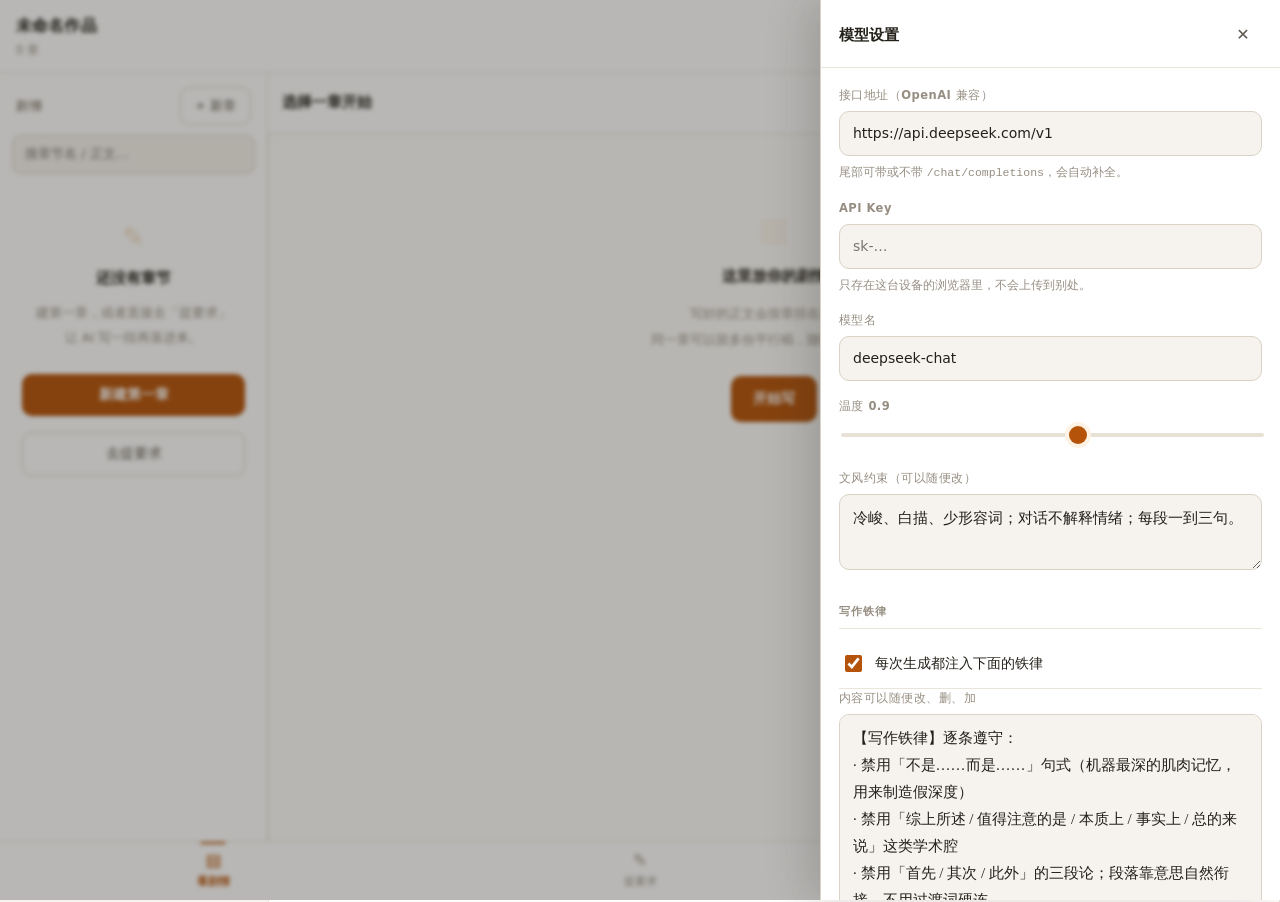
==== index.html @ 6cf943ec "feat: 临文录 v1.0 —— 三模块前端创作台 看剧情 / 提要求 / 世界线与设定。 纯前端零依赖单文件，数据存本地，可离线使用。" ====
<!-- 临文录 · 由 build.js 生成，请勿直接编辑；改 src/ 后重新构建 · build 2026-10-16 02:29 -->
<!DOCTYPE html>
<html lang="zh-CN">
<head>
<meta charset="UTF-8">
<meta name="viewport" content="width=device-width, initial-scale=1, viewport-fit=cover">
<meta name="theme-color" content="#f6f3ee">
<meta name="description" content="临文录 · 一个纯前端的极简小说创作台：看剧情、提要求、管设定。">
<title>临文录</title>
<link rel="icon" href="data:image/svg+xml,%3Csvg xmlns='http://www.w3.org/2000/svg' viewBox='0 0 32 32'%3E%3Crect width='32' height='32' rx='7' fill='%23f6f3ee'/%3E%3Ctext x='16' y='23' font-size='20' text-anchor='middle' fill='%23b45309' font-family='Songti SC,serif'%3E%E6%96%87%3C/text%3E%3C/svg%3E">
<style>
/* ════════════════════════════════════════════
   临文录 · 样式
   设计取向：印刷品，不是"夜间模式"
     · 底色用暖白（#f6f3ee）而不是纯白，久看不刺眼
     · 正文区单独提到纯白，读的时候像一页纸浮在桌面上
     · 强调色只有一个：赭石橙，只用在"当前"与"主要动作"上
     · 正文按中文出版物排版：首行缩进两字、行高 1.95、段距 1.15em
   移动优先 · 零依赖
   ════════════════════════════════════════════ */

:root {
  /* ── 表面：三级，越靠内容越白 ── */
  --bg:        #f6f3ee;
  --surface:   #ffffff;
  --surface-2: #f0ece4;
  --surface-3: #e7e1d6;
  --paper:     #fffefc;   /* 正文纸面 */

  /* ── 线条 ── */
  --line:      #eae5db;
  --line-2:    #d9d2c5;

  /* ── 文字：墨三阶 ── */
  --ink:       #232019;
  --ink-2:     #5e574d;
  --ink-3:     #968e82;

  /* ── 强调：赭石（唯一的彩色）── */
  --accent:      #b45309;
  --accent-2:    #8f4107;
  --accent-soft: #fdf2e4;
  --accent-line: #f0d9b8;
  --on-accent:   #ffffff;

  /* ── 语义色 ── */
  --red:        #b42318;
  --red-soft:   #fdf3f2;
  --green:      #17793c;
  --green-soft: #f1faf4;

  /* ── 阴影：极克制 ── */
  --sh-1: 0 1px 2px rgba(35,32,25,.05);
  --sh-2: 0 2px 8px rgba(35,32,25,.07);
  --sh-3: 0 10px 30px rgba(35,32,25,.16);

  --r:    10px;
  --r-2:  14px;
  --r-pill: 999px;
  --tap:  44px;

  --ui: -apple-system, BlinkMacSystemFont, "PingFang SC", "Microsoft YaHei",
        "Source Han Sans SC", "Noto Sans CJK SC", system-ui, sans-serif;
  --serif: "Songti SC", "Source Han Serif SC", "Noto Serif CJK SC",
           "Georgia", "SimSun", serif;
  --mono: ui-monospace, "SFMono-Regular", "Cascadia Mono", Consolas, monospace;

  --safe-b: env(safe-area-inset-bottom, 0px);
  --safe-t: env(safe-area-inset-top, 0px);

  --ease: cubic-bezier(.22, .8, .3, 1);
}

/* 深色留作可选项，不再默认启用 */
body.theme-dark {
  --bg:        #17150f;
  --surface:   #1f1c16;
  --surface-2: #262219;
  --surface-3: #302b20;
  --paper:     #1d1a14;
  --line:      #2e2a20;
  --line-2:    #3d3729;
  --ink:       #ece7dd;
  --ink-2:     #a9a196;
  --ink-3:     #746c60;
  --accent:      #e0a458;
  --accent-2:    #f0bd7c;
  --accent-soft: #332614;
  --accent-line: #4d3a1d;
  --on-accent:   #201a0d;
  --red:        #e8776a;
  --red-soft:   #3a2420;
  --green:      #7fbf8f;
  --green-soft: #1e2e22;
  --sh-1: 0 1px 2px rgba(0,0,0,.3);
  --sh-2: 0 2px 8px rgba(0,0,0,.36);
  --sh-3: 0 10px 30px rgba(0,0,0,.55);
}

* { box-sizing: border-box; -webkit-tap-highlight-color: transparent; }

html, body { margin: 0; padding: 0; height: 100%; overscroll-behavior-y: none; }

body {
  background: var(--bg);
  color: var(--ink);
  font-family: var(--ui);
  font-size: 15px;
  line-height: 1.6;
  display: flex; flex-direction: column;
  height: 100vh;          /* 老浏览器兜底 */
  height: 100dvh;         /* 移动端地址栏收缩时不跳 */
  -webkit-font-smoothing: antialiased;
  text-rendering: optimizeLegibility;
}

/* 移动端：所有可点元素都不许有 300ms 延迟，也不许双击缩放 */
button, a, [role="button"], input, select, textarea, label {
  touch-action: manipulation;
}
/* 触摸反馈：手机上必须有"按下去"的感觉 */
.mini-btn:active, .icon-btn:active, .chip-btn:active, .navrow:active,
.chapter-item:active, .card:active, .seg__btn:active, .navchap:active,
.tab:active, .btn:active, .pickrow:active {
  transform: scale(.985);
  transition-duration: .06s;
}

button, input, textarea, select {
  font: inherit; color: inherit; background: none; border: none; outline: none;
}
button { cursor: pointer; }
[hidden] { display: none !important; }

::-webkit-scrollbar { width: 10px; height: 10px; }
::-webkit-scrollbar-thumb { background: var(--line-2); border-radius: 6px; border: 3px solid transparent; background-clip: content-box; }
::-webkit-scrollbar-thumb:hover { background: var(--ink-3); background-clip: content-box; }
::-webkit-scrollbar-track { background: transparent; }

/* ─────────── 顶栏 ─────────── */
.topbar {
  flex: 0 0 auto;
  display: flex; align-items: center; gap: 8px;
  padding: calc(var(--safe-t) + 11px) 16px 11px;
  background: var(--surface);
  border-bottom: 1px solid var(--line);
  position: relative; z-index: 20;
}
.topbar__title {
  flex: 1; min-width: 0;
  display: flex; flex-direction: column; align-items: flex-start;
  gap: 2px; padding: 2px 0; text-align: left;
}
.topbar__name {
  font-size: 16px; font-weight: 650; letter-spacing: .01em;
  color: var(--ink);
  overflow: hidden; text-overflow: ellipsis; white-space: nowrap; max-width: 100%;
}
.topbar__meta { font-size: 11.5px; color: var(--ink-3); }
.topbar__actions { display: flex; gap: 2px; }

.icon-btn {
  width: 38px; height: 38px; border-radius: var(--r);
  display: grid; place-items: center;
  color: var(--ink-2); font-size: 16px;
  transition: background .15s var(--ease), color .15s var(--ease);
}
.icon-btn:hover, .icon-btn:active { background: var(--surface-2); color: var(--ink); }
.icon-btn--key { color: var(--accent); }
.icon-btn--key:hover { background: var(--accent-soft); }

.mini-btn {
  display: inline-flex; align-items: center; justify-content: center;
  min-height: 38px; padding: 8px 14px; border-radius: var(--r);
  background: var(--surface); color: var(--ink-2);
  font-size: 13px; white-space: nowrap; line-height: 1.2;
  border: 1px solid var(--line-2);
  transition: all .15s var(--ease);
}
.mini-btn:hover, .mini-btn:active { background: var(--surface-2); color: var(--ink); border-color: var(--ink-3); }
.mini-btn.is-on {
  background: var(--accent-soft); color: var(--accent-2);
  border-color: var(--accent-line); font-weight: 550;
}
.mini-btn--danger { color: var(--red); border-color: var(--line-2); }
.mini-btn--danger:hover { background: var(--red-soft); border-color: var(--red); color: var(--red); }

/* ─────────── 舞台 ─────────── */
.stage { flex: 1 1 auto; min-height: 0; position: relative; }
.view {
  position: absolute; inset: 0;
  display: flex; flex-direction: column;
  animation: fade .16s var(--ease);
}
@keyframes fade { from { opacity: 0; transform: translateY(3px); } to { opacity: 1; transform: none; } }

/* ─────────── 模块一：看剧情 ─────────── */
.view--read { flex-direction: row; }

.pane--list {
  flex: 0 0 268px; min-width: 0;
  display: flex; flex-direction: column;
  border-right: 1px solid var(--line);
  background: var(--surface);
}
.pane__head {
  display: flex; align-items: center; justify-content: space-between;
  padding: 14px 16px 10px;
}
.pane__title {
  margin: 0; font-size: 11.5px; font-weight: 650;
  color: var(--ink-3); letter-spacing: .14em; text-transform: uppercase;
}

.chapter-list { flex: 1; overflow-y: auto; padding: 4px 8px 24px; }
.chapter-item {
  display: block; width: 100%; text-align: left;
  padding: 10px 11px; border-radius: var(--r);
  color: var(--ink-2); font-size: 13.5px;
  transition: background .14s var(--ease), color .14s var(--ease);
}
.chapter-item:hover { background: var(--surface-2); color: var(--ink); }
.chapter-item.is-on {
  background: var(--accent-soft); color: var(--accent-2); font-weight: 550;
  box-shadow: inset 3px 0 0 var(--accent);
}
.chapter-item__no { font-family: var(--mono); font-size: 11px; opacity: .55; margin-right: 7px; }
.chapter-item__tag {
  float: right; font-size: 10px; padding: 2px 7px; border-radius: var(--r-pill);
  background: var(--surface-2); color: var(--ink-3); font-family: var(--mono);
}
.chapter-item__tag--has { background: var(--green-soft); color: var(--green); }

.pane--body { flex: 1; min-width: 0; display: flex; flex-direction: column; background: var(--bg); }
.reader__head {
  display: flex; align-items: center; gap: 10px;
  padding: 11px 14px; border-bottom: 1px solid var(--line);
  background: var(--surface);
}
.reader__back { display: none; }
.reader__title {
  flex: 1; min-width: 0; font-size: 14.5px; font-weight: 650;
  overflow: hidden; text-overflow: ellipsis; white-space: nowrap;
}
.reader__tools { display: flex; gap: 6px; }

/* 正文：一页纸 */
.reader {
  flex: 1; overflow-y: auto;
  padding: 30px clamp(20px, 6vw, 64px) 140px;
  margin: 0;
  background: var(--paper);
  font-family: var(--serif);
  font-size: 17px; line-height: 1.95;
  color: var(--ink);
  scroll-behavior: smooth;
  max-width: 860px; width: 100%; align-self: center;
  border-left: 1px solid var(--line);
  border-right: 1px solid var(--line);
  min-height: 100%;
}
.reader p {
  margin: 0 0 1.15em;
  text-indent: 2em;          /* 中文出版物惯例：首行缩进两字 */
  letter-spacing: .01em;
}
.reader h2 {
  font-family: var(--ui); font-size: 13px; font-weight: 650;
  color: var(--ink-3); letter-spacing: .12em;
  text-indent: 0;
  margin: 2.4em 0 1em; padding-bottom: .5em;
  border-bottom: 1px solid var(--line);
}
.reader h2:first-child { margin-top: 0; }
.reader mark.sel-hl { background: var(--accent-soft); color: var(--accent-2); border-radius: 3px; }
.reader__caret::after {
  content: '▍'; color: var(--accent); animation: blink 1s steps(2) infinite;
  font-family: var(--ui); font-size: .8em; margin-left: 1px;
}
@keyframes blink { 50% { opacity: 0; } }

.empty {
  text-align: center; color: var(--ink-3); font-family: var(--ui);
  font-size: 14px; line-height: 2; padding: 60px 20px;
  text-indent: 0;
}

/* 空状态：图标 + 标题 + 说明 + 动作 */
.blank {
  display: flex; flex-direction: column; align-items: center;
  gap: 10px; padding: 56px 26px 44px; text-align: center;
  animation: fade .22s var(--ease);
}
.blank__icon { font-size: 26px; line-height: 1; margin-bottom: 6px; color: var(--accent-line); }
.blank__title { font-size: 15px; color: var(--ink); font-weight: 600; }
.blank__desc { font-size: 13px; color: var(--ink-3); line-height: 1.95; max-width: 26em; }
.blank__desc b { color: var(--ink-2); font-weight: 550; }
.blank__acts { display: flex; gap: 8px; margin-top: 14px; flex-wrap: wrap; justify-content: center; }
.blank__acts .btn { width: auto; padding: 10px 22px; font-size: 13.5px; margin: 0; }

/* 选中工具条：按钮多了就换行，不横滑（横滑等于有按钮永远看不见） */
.selbar {
  position: absolute; left: 50%; transform: translateX(-50%);
  bottom: 16px; z-index: 15;
  display: flex; align-items: center; gap: 6px; flex-wrap: wrap;
  justify-content: center;
  padding: 8px 10px; border-radius: var(--r-2);
  background: var(--surface);
  border: 1px solid var(--line-2);
  box-shadow: var(--sh-3);
  max-width: calc(100% - 20px);
}
.selbar__label { font-size: 11.5px; color: var(--ink-3); white-space: nowrap; padding: 0 4px; }

/* ─────────── 模块二：提要求 ─────────── */
.chat__head {
  display: flex; align-items: center; justify-content: space-between;
  gap: 8px; padding: 11px 16px; border-bottom: 1px solid var(--line);
  background: var(--surface); flex-wrap: wrap;
}
.chat__target { display: flex; align-items: center; gap: 9px; min-width: 0; }
.chat__targetLabel { font-size: 11px; color: var(--ink-3); letter-spacing: .08em; }
.chip {
  padding: 6px 13px; border-radius: var(--r-pill);
  background: var(--surface-2); border: 1px solid var(--line);
  font-size: 12.5px; color: var(--ink-2);
  max-width: 46vw; overflow: hidden; text-overflow: ellipsis; white-space: nowrap;
  transition: all .15s var(--ease);
}
.chip:hover { border-color: var(--accent-line); color: var(--accent-2); background: var(--accent-soft); }
.chat__headActs { display: flex; gap: 6px; }

.chat__flow {
  flex: 1; overflow-y: auto;
  padding: 22px 16px 10px;
  display: flex; flex-direction: column; gap: 16px;
  max-width: 800px; width: 100%; margin: 0 auto;
}
.msg { display: flex; flex-direction: column; gap: 7px; max-width: 100%; }
.msg--me { align-items: flex-end; }
.msg__who { font-size: 10.5px; color: var(--ink-3); letter-spacing: .08em; padding: 0 4px; }
.msg__body {
  padding: 12px 15px; border-radius: var(--r-2);
  font-size: 15px; line-height: 1.8;
  white-space: pre-wrap; word-break: break-word;
  max-width: 100%;
}
.msg--me .msg__body {
  background: var(--accent-soft); border: 1px solid var(--accent-line);
  color: var(--ink); border-bottom-right-radius: 4px;
}
.msg--ai .msg__body {
  background: var(--surface); border: 1px solid var(--line);
  border-bottom-left-radius: 4px;
  font-family: var(--serif); font-size: 16px; line-height: 1.9; color: var(--ink);
  box-shadow: var(--sh-1);
}
.msg--note .msg__body {
  background: none; border: 1px dashed var(--line-2);
  color: var(--ink-3); font-size: 12.5px; font-family: var(--ui);
}
.msg__acts { display: flex; gap: 6px; flex-wrap: wrap; padding: 0 2px; }

.chat__composer {
  flex: 0 0 auto;
  padding: 10px 16px calc(10px + var(--safe-b));
  border-top: 1px solid var(--line);
  background: var(--surface);
}
.composer {
  display: flex; align-items: flex-end; gap: 8px;
  background: var(--bg); border: 1px solid var(--line-2);
  border-radius: var(--r-2); padding: 6px 6px 6px 13px;
  max-width: 800px; margin: 0 auto;
  transition: border-color .15s var(--ease), box-shadow .15s var(--ease);
}
.composer:focus-within { border-color: var(--accent-line); box-shadow: 0 0 0 3px var(--accent-soft); }
.composer textarea {
  flex: 1; min-width: 0; resize: none; max-height: 34vh;
  padding: 8px 0; font-size: 15px; line-height: 1.6;
  background: none;
}
.composer textarea::placeholder { color: var(--ink-3); }
.send-btn {
  flex: 0 0 auto; width: 40px; height: 40px; border-radius: 12px;
  background: var(--accent); color: var(--on-accent);
  font-size: 17px; display: grid; place-items: center;
  transition: background .15s var(--ease), transform .1s var(--ease);
  box-shadow: var(--sh-1);
}
.send-btn:hover { background: var(--accent-2); }
.send-btn:active { transform: scale(.95); }
.send-btn:disabled { opacity: .4; cursor: default; }
.send-btn--stop {
  background: var(--surface-2); color: var(--ink-2);
  font-size: 13px; border: 1px solid var(--line-2); box-shadow: none;
}
.send-btn--stop:hover { background: var(--red-soft); color: var(--red); border-color: var(--red); }
.composer__bar {
  display: flex; gap: 6px; padding-top: 9px; flex-wrap: wrap;
  max-width: 800px; margin: 0 auto;
}
.chat__hint { font-size: 11.5px; color: var(--ink-3); padding: 0 2px 7px; max-width: 800px; margin: 0 auto; line-height: 1.7; }
.chat__hint b { color: var(--accent-2); font-weight: 550; }

.typing { display: inline-flex; gap: 4px; align-items: center; }
.typing i { width: 5px; height: 5px; border-radius: 50%; background: var(--accent); animation: bounce 1.2s infinite; }
.typing i:nth-child(2) { animation-delay: .15s; }
.typing i:nth-child(3) { animation-delay: .3s; }
@keyframes bounce { 0%,60%,100% { transform: none; opacity: .35; } 30% { transform: translateY(-4px); opacity: 1; } }

/* 跳到最新 */
.jumpdown {
  position: absolute; left: 50%; transform: translateX(-50%);
  bottom: calc(136px + var(--safe-b)); z-index: 12;
  padding: 7px 16px; border-radius: var(--r-pill);
  background: var(--surface); border: 1px solid var(--line-2);
  color: var(--accent-2); font-size: 12.5px; font-weight: 550;
  box-shadow: var(--sh-2);
}

/* ─────────── 模块三：世界线与设定 ─────────── */
.seg {
  display: flex; gap: 4px; padding: 14px 16px 10px;
  max-width: 800px; width: 100%; margin: 0 auto;
}
.seg__btn {
  padding: 8px 18px; border-radius: var(--r-pill);
  font-size: 13px; color: var(--ink-3);
  background: transparent; border: 1px solid transparent;
  transition: all .15s var(--ease);
}
.seg__btn:hover { color: var(--ink-2); background: var(--surface-2); }
.seg__btn.is-on {
  background: var(--surface); color: var(--ink);
  border-color: var(--line-2); font-weight: 600; box-shadow: var(--sh-1);
}

.world__tools {
  display: flex; gap: 8px; align-items: center;
  padding: 0 16px 10px; max-width: 800px; width: 100%; margin: 0 auto;
}
.world__tools .input { flex: 1; }

.world__body {
  flex: 1; overflow-y: auto;
  padding: 6px 16px 100px;
  max-width: 800px; width: 100%; margin: 0 auto;
}

.card {
  position: relative;
  padding: 14px 16px; margin-bottom: 10px;
  border-radius: var(--r-2);
  background: var(--surface); border: 1px solid var(--line);
  box-shadow: var(--sh-1);
  transition: border-color .15s var(--ease), box-shadow .15s var(--ease);
}
.card:hover { border-color: var(--line-2); box-shadow: var(--sh-2); }
.card__top { display: flex; align-items: baseline; gap: 9px; margin-bottom: 6px; }
.card__name { font-size: 14.5px; font-weight: 620; flex: 1; min-width: 0; }
.card__kind {
  font-size: 10.5px; padding: 3px 9px; border-radius: var(--r-pill);
  background: var(--surface-2); color: var(--ink-2); white-space: nowrap;
  font-weight: 550;
}
.card__kind[data-k="人物"] { background: #eef2fa; color: #35548f; }
.card__kind[data-k="地点"] { background: #eef6f0; color: #2c6b45; }
.card__kind[data-k="规则"] { background: #fdf1ec; color: #9a4b2c; }
.card__kind[data-k="物件"] { background: #f3eff9; color: #6247a0; }
.card__desc { font-size: 13.5px; color: var(--ink-2); line-height: 1.75; white-space: pre-wrap; }
.card__meta { display: flex; gap: 9px; align-items: center; margin-top: 9px; font-size: 11px; color: var(--ink-3); }
.card__acts { margin-left: auto; display: flex; gap: 5px; opacity: 0; transition: opacity .15s var(--ease); }
.card:hover .card__acts, .card:active .card__acts { opacity: 1; }

.line-item { position: relative; padding: 0 0 18px 24px; }
.line-item::before {
  content: ''; position: absolute; left: 5px; top: 6px;
  width: 8px; height: 8px; border-radius: 50%;
  background: var(--accent); box-shadow: 0 0 0 3px var(--accent-soft);
}
.line-item::after {
  content: ''; position: absolute; left: 8.5px; top: 20px; bottom: 0;
  width: 1px; background: var(--line-2);
}
.line-item:last-child::after { display: none; }
.line-item.is-closed::before { background: var(--ink-3); box-shadow: none; }
.line-item__hd { display: flex; align-items: baseline; gap: 9px; }
.line-item__name { font-size: 14px; font-weight: 620; }
.line-item__at { font-size: 11px; color: var(--accent); font-family: var(--mono); }
.line-item__desc { font-size: 13.5px; color: var(--ink-2); margin-top: 5px; line-height: 1.75; white-space: pre-wrap; }
.line-item.is-closed .line-item__name { color: var(--ink-3); text-decoration: line-through; text-decoration-color: var(--line-2); }

.fab {
  position: absolute; right: 20px; bottom: calc(82px + var(--safe-b));
  width: 52px; height: 52px; border-radius: 17px;
  background: var(--accent); color: var(--on-accent);
  font-size: 24px; line-height: 1;
  display: grid; place-items: center;
  box-shadow: var(--sh-3);
  transition: background .15s var(--ease), transform .12s var(--ease);
  z-index: 12;
}
.fab:hover { background: var(--accent-2); }
.fab:active { transform: scale(.94); }

/* ─────────── 底部导航 ─────────── */
.tabbar {
  flex: 0 0 auto;
  display: flex;
  padding-bottom: var(--safe-b);
  background: var(--surface);
  border-top: 1px solid var(--line);
  z-index: 20;
}
.tab {
  flex: 1; display: flex; flex-direction: column; align-items: center; gap: 4px;
  padding: 10px 0 9px;
  color: var(--ink-3); font-size: 11px;
  transition: color .15s var(--ease);
  position: relative;
}
.tab i { font-size: 17px; font-style: normal; line-height: 1; }
.tab.is-on { color: var(--accent); font-weight: 600; }
.tab.is-on::before {
  content: ''; position: absolute; top: 0; left: 50%; transform: translateX(-50%);
  width: 26px; height: 2px; border-radius: 0 0 2px 2px; background: var(--accent);
}

/* ─────────── 抽屉 ─────────── */
.sheet { position: fixed; inset: 0; z-index: 60; }
.sheet__mask { position: absolute; inset: 0; background: rgba(35,32,25,.32); backdrop-filter: blur(2px); animation: fade .16s var(--ease); }
.sheet__panel {
  position: absolute; right: 0; top: 0; bottom: 0;
  width: min(460px, 100%);
  background: var(--surface); border-left: 1px solid var(--line-2);
  display: flex; flex-direction: column;
  animation: slide .22s var(--ease);
  box-shadow: -12px 0 40px rgba(35,32,25,.18);
}
@keyframes slide { from { transform: translateX(20px); opacity: .5; } to { transform: none; opacity: 1; } }
.sheet__head {
  display: flex; align-items: center; justify-content: space-between;
  padding: calc(var(--safe-t) + 16px) 18px 13px;
  border-bottom: 1px solid var(--line);
}
.sheet__head h3 { margin: 0; font-size: 15px; font-weight: 650; }
.sheet__body {
  flex: 1 1 auto; min-height: 0;      /* min-height:0 是 flex 子项能滚的前提 */
  overflow-y: auto;
  padding: 18px 18px calc(24px + var(--safe-b));
}

.field { margin-bottom: 16px; }
.field__label { display: block; font-size: 11.5px; color: var(--ink-3); margin-bottom: 7px; letter-spacing: .04em; font-weight: 550; }
.field__hint { font-size: 11.5px; color: var(--ink-3); margin-top: 6px; line-height: 1.75; }
.input, .textarea, .select {
  width: 100%; padding: 10px 13px; border-radius: var(--r);
  background: var(--bg); border: 1px solid var(--line-2);
  font-size: 14px; font-family: var(--ui);
  transition: border-color .15s var(--ease), box-shadow .15s var(--ease);
}
.textarea { font-family: var(--serif); font-size: 15px; line-height: 1.8; resize: vertical; min-height: 92px; }
.input:focus, .textarea:focus, .select:focus {
  border-color: var(--accent-line); box-shadow: 0 0 0 3px var(--accent-soft);
}
.select { appearance: none; background-image: none; }
.input--sm { padding: 8px 12px; font-size: 13px; border-radius: 9px; }

/* 滑杆 */
input[type="range"] { -webkit-appearance: none; appearance: none; width: 100%; height: 22px; background: none; padding: 0; }
input[type="range"]::-webkit-slider-runnable-track { height: 4px; border-radius: 2px; background: var(--surface-3); }
input[type="range"]::-webkit-slider-thumb {
  -webkit-appearance: none; appearance: none;
  width: 18px; height: 18px; margin-top: -7px;
  border-radius: 50%; background: var(--accent);
  box-shadow: 0 0 0 4px var(--accent-soft);
}
input[type="range"]::-moz-range-track { height: 4px; border-radius: 2px; background: var(--surface-3); }
input[type="range"]::-moz-range-thumb { width: 18px; height: 18px; border: none; border-radius: 50%; background: var(--accent); }
input[type="number"] { font-family: var(--mono); }

.row { display: flex; gap: 10px; }
.row > * { flex: 1; }

.btn {
  width: 100%; padding: 12px; border-radius: var(--r);
  background: var(--accent); color: var(--on-accent);
  font-size: 14px; font-weight: 600;
  transition: background .15s var(--ease), transform .1s var(--ease);
  box-shadow: var(--sh-1);
}
.btn:hover { background: var(--accent-2); }
.btn:active { transform: scale(.99); }
.btn--ghost {
  background: var(--surface); color: var(--ink-2);
  border: 1px solid var(--line-2); box-shadow: none; font-weight: 550;
}
.btn--ghost:hover { background: var(--surface-2); color: var(--ink); border-color: var(--ink-3); }
.btn--danger { background: none; color: var(--red); border: 1px solid var(--line-2); box-shadow: none; font-weight: 550; }
.btn--danger:hover { background: var(--red-soft); border-color: var(--red); color: var(--red); }

.kv { display: flex; align-items: center; gap: 10px; padding: 12px 0; border-bottom: 1px solid var(--line); font-size: 13.5px; }
.kv:last-child { border-bottom: none; }
.kv__k { flex: 0 0 auto; color: var(--ink-2); }
.kv__v { flex: 1; text-align: right; color: var(--ink-3); font-size: 12.5px; font-family: var(--mono); overflow: hidden; text-overflow: ellipsis; white-space: nowrap; }

.sec-title {
  font-size: 11px; color: var(--ink-3); letter-spacing: .1em;
  font-weight: 650; text-transform: uppercase;
  margin: 26px 0 10px; padding-bottom: 7px; border-bottom: 1px solid var(--line);
}
.sec-title:first-child { margin-top: 0; }

/* 设置里的导航行 */
.navrow {
  display: flex; align-items: center; gap: 10px; width: 100%;
  padding: 15px 2px; border-bottom: 1px solid var(--line);
  text-align: left; color: var(--ink); font-size: 14px;
  transition: background .14s var(--ease);
}
.navrow:last-child { border-bottom: none; }
.navrow:hover { background: var(--surface-2); }
.navrow__k { flex: 1; font-weight: 500; }
.navrow__v { font-size: 12px; color: var(--ink-3); max-width: 48%; overflow: hidden; text-overflow: ellipsis; white-space: nowrap; }
.navrow__a { color: var(--ink-3); font-size: 15px; }
.navrow--danger .navrow__k { color: var(--red); }

/* 勾选行 */
.pickrow {
  display: flex; align-items: center; gap: 10px;
  padding: 13px 2px; border-bottom: 1px solid var(--line);
  font-size: 13.5px; cursor: pointer;
}
.pickrow.is-off { opacity: .4; cursor: default; }
.pickrow input { width: 17px; height: 17px; accent-color: var(--accent); flex: 0 0 auto; }
.pickrow__k { flex: 1; }
.pickrow__n { font-size: 12px; color: var(--ink-3); }

/* ─────────── 查找 / 筛选 ─────────── */
.findbar { padding: 10px 16px 4px; max-width: 800px; width: 100%; margin: 0 auto; }
.chapfind { padding: 0 12px 10px; }

.chips { display: flex; gap: 6px; flex-wrap: wrap; padding: 9px 0 2px; }
.chip-btn {
  flex: 0 0 auto; min-height: 34px;
  display: inline-flex; align-items: center;
  padding: 7px 14px; border-radius: var(--r-pill);
  background: var(--surface); border: 1px solid var(--line);
  color: var(--ink-3); font-size: 12.5px; white-space: nowrap;
  transition: all .15s var(--ease);
}
.chip-btn:hover { border-color: var(--line-2); color: var(--ink-2); }
.chip-btn.is-on { background: var(--accent-soft); color: var(--accent-2); border-color: var(--accent-line); font-weight: 600; }
.chip-btn__n { opacity: .6; margin-left: 5px; font-size: 11px; font-family: var(--mono); }

/* 命中高亮 */
.hit { background: #fde9b8; color: #7a4b00; border-radius: 2px; padding: 0 1px; }

/* ─────────── 对话段落列表 ─────────── */
.segrow { padding: 12px 0; border-bottom: 1px solid var(--line); }
.segrow.is-on { background: var(--accent-soft); margin: 0 -10px; padding: 12px 10px; border-radius: var(--r); }
.segrow__hd { display: flex; align-items: center; gap: 9px; margin-bottom: 6px; font-size: 11px; }
.segrow__len { color: var(--ink-3); font-family: var(--mono); }
.segrow__ch { color: var(--ink-3); }
.segrow__tag { color: var(--green); font-weight: 550; }
.segrow__txt { font-size: 13px; color: var(--ink-2); line-height: 1.7; font-family: var(--serif); margin-bottom: 9px; }
.segrow__acts { display: flex; gap: 6px; flex-wrap: wrap; }

/* 消息上的字数 */
.msg__len { margin-left: 7px; font-size: 10.5px; color: var(--ink-3); font-family: var(--mono); }
.msg__len.is-short { color: var(--accent); font-weight: 600; }

/* 消息上的 AI 味标记 */
.msg__ai {
  margin-left: 7px; padding: 2px 9px; border-radius: var(--r-pill);
  font-size: 10.5px; background: var(--surface-2); color: var(--ink-3);
  border: 1px solid var(--line); font-family: var(--ui);
  transition: all .15s var(--ease);
}
.msg__ai:hover { border-color: var(--ink-3); color: var(--ink-2); }
.msg__ai.is-heavy { background: var(--red-soft); color: var(--red); border-color: #f0c9c4; font-weight: 600; }

/* AI 味详情 */
.flavorhit { padding: 13px 0; border-bottom: 1px solid var(--line); }
.flavorhit:last-of-type { border-bottom: none; }
.flavorhit__hd { display: flex; align-items: baseline; gap: 9px; margin-bottom: 6px; }
.flavorhit__n { font-size: 13.5px; font-weight: 620; flex: 1; }
.flavorhit__c { font-size: 11.5px; color: var(--ink-3); font-family: var(--mono); }
.flavorhit__why { font-size: 12.5px; color: var(--ink-2); line-height: 1.75; }
.flavorhit__s {
  font-size: 12.5px; color: var(--accent-2); margin: 6px 0;
  font-family: var(--serif); line-height: 1.8;
}
.flavorhit__fix { font-size: 12px; color: var(--ink-3); }

/* 新名字的证据句 */
.nameblock { border-bottom: 1px solid var(--line); }
.nameblock .namerow { border-bottom: none; }
.namerow { display: flex; align-items: center; gap: 10px; padding: 12px 2px; }
.namerow__k { flex: 1; font-size: 14px; font-weight: 550; }
.namerow__n { font-size: 11.5px; color: var(--ink-3); font-family: var(--mono); }
.namequote {
  padding: 0 0 12px 27px;
  font-size: 12.5px; color: var(--ink-3); line-height: 1.85;
  font-family: var(--serif);
}

/* 设定里的正文佐证 */
.quotebox {
  padding: 11px 13px; border-radius: var(--r);
  background: var(--bg); border: 1px dashed var(--line-2);
  font-size: 13px; color: var(--ink-2); line-height: 1.9;
  font-family: var(--serif); max-height: 26vh; overflow: auto;
}

/* ─────────── 多选管理 ─────────── */
.pickbar {
  display: flex; align-items: center; gap: 6px; flex-wrap: wrap;
  margin: 0 16px 12px; padding: 9px 11px;
  border-radius: var(--r); background: var(--surface);
  border: 1px solid var(--accent-line);
  max-width: 800px; box-shadow: var(--sh-1);
}
.pickbar__count { flex: 1; font-size: 12.5px; color: var(--ink-2); font-weight: 550; }

.card.is-picked, .line-item.is-picked {
  border-color: var(--accent); background: var(--accent-soft);
}
.pickbox {
  position: absolute; top: 13px; right: 13px;
  width: 18px; height: 18px; border-radius: 5px;
  border: 1.5px solid var(--line-2); background: var(--surface);
  transition: all .15s var(--ease);
}
.card.is-picked .pickbox, .line-item.is-picked .pickbox {
  background: var(--accent); border-color: var(--accent);
}
.card.is-picked .pickbox::after, .line-item.is-picked .pickbox::after {
  content: ''; position: absolute; left: 6px; top: 2px;
  width: 4px; height: 9px; border: solid var(--on-accent);
  border-width: 0 2px 2px 0; transform: rotate(45deg);
}

/* 按类别折叠 */
.grouphead {
  display: flex; align-items: center; gap: 9px;
  padding: 12px 2px 8px; cursor: pointer;
  border-bottom: 1px solid var(--line); margin-bottom: 10px;
}
.grouphead__t { font-size: 12px; color: var(--ink-2); letter-spacing: .06em; font-weight: 600; }
.grouphead__n { font-size: 11px; color: var(--ink-3); font-family: var(--mono); }
.grouphead__arrow { margin-left: auto; color: var(--ink-3); font-size: 10px; transition: transform .18s var(--ease); }
.grouphead.is-folded .grouphead__arrow { transform: rotate(-90deg); }
.card.is-hidden { display: none; }

/* ─────────── 章末导航 ─────────── */
.reader__nav {
  display: flex; align-items: center; gap: 12px;
  margin-top: 48px; padding-top: 22px;
  border-top: 1px solid var(--line);
  text-indent: 0;
}
.navchap {
  flex: 1; min-width: 0;
  padding: 12px 14px; border-radius: var(--r);
  background: var(--surface); border: 1px solid var(--line);
  color: var(--ink-2); font-size: 12.5px; font-family: var(--ui);
  overflow: hidden; text-overflow: ellipsis; white-space: nowrap;
  transition: all .15s var(--ease);
}
.navchap:hover:not(:disabled) { background: var(--surface-2); color: var(--ink); border-color: var(--line-2); }
.navchap:disabled { opacity: .4; cursor: default; }
.reader__navPos { flex: 0 0 auto; font-family: var(--mono); font-size: 11.5px; color: var(--ink-3); }

/* ─────────── 继续上次 ─────────── */
.resume-hint {
  display: flex; align-items: center; gap: 9px; width: 100%;
  margin-bottom: 10px; padding: 12px 13px;
  border-radius: var(--r);
  background: var(--accent-soft);
  border: 1px solid var(--accent-line);
  text-align: left;
  transition: all .15s var(--ease);
}
.resume-hint:hover { border-color: var(--accent); }
.resume-hint__k {
  flex: 0 0 auto; font-size: 10.5px; letter-spacing: .06em; font-weight: 650;
  color: var(--on-accent); padding: 3px 8px; border-radius: var(--r-pill);
  background: var(--accent);
}
.resume-hint__t { flex: 1; min-width: 0; font-size: 13px; color: var(--ink); font-weight: 500; overflow: hidden; text-overflow: ellipsis; white-space: nowrap; }
.resume-hint__w { flex: 0 0 auto; font-size: 10.5px; color: var(--ink-3); font-family: var(--mono); }

/* ─────────── 整理本章 ─────────── */
.tidystat {
  display: flex; gap: 14px; flex-wrap: wrap;
  padding: 11px 0 2px;
  font-size: 12.5px; color: var(--ink-2); font-family: var(--mono);
}
.tidystat__warn { color: var(--accent); font-weight: 600; }
.tidystat__ok { color: var(--green); font-weight: 600; }
.tidyview {
  padding: 14px 15px; border-radius: var(--r);
  background: var(--paper); border: 1px solid var(--line);
  font-family: var(--serif); font-size: 15px; line-height: 2;
  color: var(--ink); max-height: 42vh; overflow: auto;
  white-space: pre-wrap; word-break: break-word;
}

/* ─────────── 版本提示 ─────────── */
.updatebar {
  position: fixed; left: 50%; transform: translateX(-50%);
  bottom: calc(84px + var(--safe-b)); z-index: 75;
  padding: 10px 19px; border-radius: var(--r-pill);
  background: var(--accent); color: var(--on-accent);
  font-size: 12.5px; font-weight: 600;
  box-shadow: var(--sh-3);
  animation: toastIn .22s var(--ease);
  max-width: calc(100vw - 32px);
}
.buildstamp {
  margin-top: 16px; padding-top: 13px; border-top: 1px solid var(--line);
  font-size: 11.5px; color: var(--ink-3); font-family: var(--mono);
  display: flex; align-items: center; gap: 8px; flex-wrap: wrap;
}
.buildstamp .mini-btn { font-family: var(--ui); }

/* 面板里没能绑上事件的按钮：标出来，别让人怀疑整个应用坏了 */
.is-broken { opacity: .4; text-decoration: line-through; }

/* ─────────── Toast ─────────── */
.toast {
  position: fixed; left: 50%; transform: translateX(-50%);
  bottom: calc(92px + var(--safe-b)); z-index: 80;
  padding: 10px 18px; border-radius: var(--r-pill);
  background: var(--ink); color: var(--bg);
  font-size: 13px; font-weight: 500;
  box-shadow: var(--sh-3);
  animation: toastIn .2s var(--ease);
  max-width: calc(100vw - 40px); text-align: center;
}
@keyframes toastIn { from { opacity: 0; transform: translate(-50%, 8px); } to { opacity: 1; transform: translate(-50%, 0); } }
/* 抽屉开着时，提示改从顶部出现 —— 否则它会正好压住抽屉底部的按钮 */
body.is-sheet .toast {
  bottom: auto; top: calc(var(--safe-t) + 14px);
  animation: none;
}

/* ─────────── 禁掉一切横向滑动 ───────────
   手机上任何需要"左右拉"才能看全的操作条，都算功能不可用。
   所以：整页不横滚，操作条一律换行，而不是 overflow-x: auto。

   这里用 clip 而不是 hidden —— hidden 会把 html 变成一个滚动容器，
   在真实手机上会连带影响纵向滚动，表现就是"页面滑不动"。 */
html, body { overflow-x: clip; max-width: 100%; }
.stage, .view, .pane--body, .pane--list, .chat__flow, .world__body, .reader {
  max-width: 100%;
}
/* 各处滚动容器：iOS 惯性滚动 + 不让滚动穿透到下层 */
.chapter-list, .reader, .chat__flow, .world__body, .sheet__body, .tidyview, .quotebox {
  -webkit-overflow-scrolling: touch;
  overscroll-behavior: contain;
}

/* ─────────── 桌面端 ─────────── */
@media (min-width: 761px) {
  .reader__back { display: none; }
  .view--read .pane--list { background: var(--surface); }
}
@media (max-width: 760px) {
  .view--read .pane--list { flex: 1 1 auto; border-right: none; }
  .view--read .pane--body {
    position: absolute; inset: 0; z-index: 5; background: var(--bg);
    transform: translateX(100%);
    transition: transform .24s var(--ease);
  }
  body.is-reading .view--read .pane--body { transform: none; }
  .reader__back { display: grid; }
  .reader {
    font-size: 16.5px; padding: 22px 22px 150px;
    border-left: none; border-right: none;
  }
  .chat__flow { padding: 16px 13px 8px; }
  .selbar { bottom: 12px; }
  .card__acts { opacity: 1; }

  /* iOS 有一条硬规矩：输入框字号 < 16px，聚焦时会把整页放大。
     这是"网页在手机上像网页"的头号原因，所以这里必须顶到 16px。 */
  input, textarea, select, .input, .textarea, .select,
  .composer textarea, .input--sm {
    font-size: 16px !important;
  }
  /* 顶栏按钮与工具条在小屏上给足手指空间 */
  .icon-btn { width: 42px; height: 42px; }
  .reader__head { padding: 10px 12px; gap: 8px; }
  .reader__title { min-width: 0; }
  .reader__tools { flex: 0 0 auto; gap: 5px; }
  .reader__tools .mini-btn { padding: 8px 11px; }
  .chat__headActs { flex: 0 0 auto; gap: 5px; }
  .seg__btn { padding: 9px 20px; }
  /* 抽屉在手机上从底部上来，拇指够得着 */
  .sheet__panel {
    top: auto; left: 0; right: 0; bottom: 0;
    width: 100%; max-height: 88dvh;
    border-left: none; border-top: 1px solid var(--line-2);
    border-radius: 18px 18px 0 0;
    animation: sheetUp .24s var(--ease);
  }
  @keyframes sheetUp { from { transform: translateY(24px); opacity: .6; } to { transform: none; opacity: 1; } }
  .sheet__head { border-radius: 18px 18px 0 0; }
  .sheet__body { max-height: calc(88dvh - 60px); }
  /* 正文选中后工具条不挡字 */
  .selbar { max-width: calc(100% - 16px); }
}
</style>
<meta name="build" content="2026-10-16 02:29">
<meta http-equiv="Cache-Control" content="no-cache, no-store, must-revalidate">
</head>
<body>

<!-- ══ 顶栏 ══ -->
<header class="topbar">
  <button class="topbar__title" id="btnBook" title="作品信息">
    <span class="topbar__name" id="bookName">临文录</span>
    <span class="topbar__meta" id="bookMeta">未命名作品</span>
  </button>
  <div class="topbar__actions">
    <button class="icon-btn" id="btnViewAction" title="菜单">⋯</button>
    <button class="icon-btn icon-btn--key" id="btnSettings" title="设置">⚙</button>
  </div>
</header>

<!-- ══ 主区：三个模块 ══ -->
<main class="stage">

  <!-- ── 模块一：看剧情 ── -->
  <section class="view view--read" id="viewRead" data-view="read">
    <div class="pane pane--list" id="chapterListPane">
      <div class="pane__head">
        <h2 class="pane__title">剧情</h2>
        <button class="mini-btn" id="btnNewChapter">+ 新章</button>
      </div>
      <div class="chapfind">
        <input class="input input--sm" id="chapterSearch" placeholder="搜章节名 / 正文…">
      </div>
      <div class="chapter-list" id="chapterList"></div>
    </div>

    <div class="pane pane--body" id="chapterBodyPane">
      <div class="reader__head">
        <button class="icon-btn reader__back" id="btnBackToList" title="返回目录">‹</button>
        <div class="reader__title" id="readerTitle">选择一章开始</div>
        <div class="reader__tools">
          <button class="mini-btn" id="btnVersions" title="版本">稿 <span id="verBadge">—</span></button>
          <button class="mini-btn" id="btnTidy" title="整理本章排版">✦ 整理</button>
          <button class="mini-btn" id="btnEditChapter" title="改写正文">✎</button>
        </div>
      </div>
      <article class="reader" id="reader" tabindex="0"></article>
      <div class="selbar" id="selbar" hidden>
        <span class="selbar__label">选中 <b id="selCount">0</b> 字</span>
        <button class="mini-btn" data-sel="from">续写</button>
        <button class="mini-btn" data-sel="rewrite">改写</button>
        <button class="mini-btn" data-sel="expand">扩写</button>
        <button class="mini-btn" data-sel="ask">提问</button>
        <button class="mini-btn" data-sel="setting">存设定</button>
      </div>
    </div>
  </section>

  <!-- ── 模块二：提要求 ── -->
  <section class="view view--chat" id="viewChat" data-view="chat" hidden>
    <div class="chat__head">
      <div class="chat__target">
        <span class="chat__targetLabel">写作目标</span>
        <button class="chip" id="btnTarget"></button>
      </div>
      <div class="chat__headActs">
        <button class="mini-btn" id="btnFind" title="在对话里查找">查找</button>
        <button class="mini-btn" id="btnContext" title="查看将带入的上下文">上下文</button>
      </div>
    </div>

    <div class="findbar" id="chatFind" hidden>
      <input class="input input--sm" id="chatSearch" placeholder="搜对话内容…">
      <div class="chips" id="chatChips"></div>
    </div>

    <div class="chat__flow" id="chatFlow"></div>
    <button class="jumpdown" id="btnJumpDown" hidden>↓ 最新</button>

    <div class="chat__composer">
      <div class="chat__hint" id="chatHint"></div>
      <div class="composer">
        <textarea id="chatInput" rows="1" placeholder="说要写什么：主角去码头见旧友，气氛要冷"></textarea>
        <button class="send-btn" id="btnSend" title="发送">↑</button>
      </div>
      <div class="composer__bar">
        <button class="mini-btn" id="btnQuickContinue">续写</button>
        <button class="mini-btn" id="btnQuickOutline">本章要点</button>
        <button class="mini-btn" id="btnNewChat">清空对话</button>
      </div>
    </div>
  </section>

  <!-- ── 模块三：世界线与设定 ── -->
  <section class="view view--world" id="viewWorld" data-view="world" hidden>
    <div class="seg" id="worldSeg">
      <button class="seg__btn is-on" data-seg="line">世界线</button>
      <button class="seg__btn" data-seg="setting">设定</button>
    </div>

    <div class="world__tools">
      <input class="input input--sm" id="worldSearch" placeholder="搜索名称 / 说明…">
      <button class="mini-btn" id="btnWorldPick" title="多选管理">多选</button>
    </div>
    <div class="pickbar" id="worldPickbar" hidden>
      <span class="pickbar__count" id="pickCount">已选 0</span>
      <button class="mini-btn" id="pickAll">全选</button>
      <button class="mini-btn" id="pickInvert">反选</button>
      <button class="mini-btn mini-btn--danger" id="pickDel">删除</button>
      <button class="mini-btn" id="pickCancel">退出</button>
    </div>

    <div class="world__body" id="worldBody"></div>

    <button class="fab" id="btnAddWorld" title="新增">+</button>
  </section>

</main>

<!-- ══ 底部导航 ══ -->
<nav class="tabbar" id="tabbar">
  <button class="tab is-on" data-go="read"><i>▤</i><span>看剧情</span></button>
  <button class="tab" data-go="chat"><i>✎</i><span>提要求</span></button>
  <button class="tab" data-go="world"><i>◇</i><span>世界线</span></button>
</nav>

<!-- ══ 抽屉 ══ -->
<div class="sheet" id="sheet" hidden>
  <div class="sheet__mask" data-close></div>
  <div class="sheet__panel">
    <div class="sheet__head">
      <h3 id="sheetTitle">设置</h3>
      <button class="icon-btn" data-close>✕</button>
    </div>
    <div class="sheet__body" id="sheetBody"></div>
  </div>
</div>

<!-- ══ 轻提示 ══ -->
<div class="toast" id="toast" hidden></div>

<script>
/* ─── js/store.js ─── */
/* ════════════════════════════════════════════
   临文录 · 数据层
   现在支持多本书：每本书各自独立的章节 / 设定 / 世界线 / 对话。
   配置（模型、主题等）是全局的，跨书共用。

   对外 API 与单书时期保持一致（chapter / setting / line / chat 操作的都是"当前这本书"），
   所以上层视图代码不需要改动。
   ════════════════════════════════════════════ */

const Store = (() => {
  const KEY = 'linwenlu.db.v1';
  const SCHEMA = 2;

  const listeners = new Set();
  let state = null;
  let persistFailed = false;

  /* ── 工具 ── */
  const uid = () => Date.now().toString(36) + Math.random().toString(36).slice(2, 6);
  const str = (v, d = '') => (typeof v === 'string' ? v : d);
  const num = (v, d = 0) => (Number.isFinite(+v) ? +v : d);
  const arr = (v) => (Array.isArray(v) ? v : []);

  function blankConfig() {
    return {
      apiBase: 'https://api.deepseek.com/v1',
      apiKey: '',
      model: 'deepseek-chat',
      temperature: 0.9,
      style: '冷峻、白描、少形容词；对话不解释情绪；每段一到三句。',
      ctxSettings: 12,
      ctxPrev: 1,
      ctxTail: 1200,
      commitMode: 'ask',      // ask（每次问）| auto（自动续接）
      lastCommit: 'append',
      targetWords: 800,
      theme: 'light',
      deai: true,          // 每次生成都注入「去 AI 味铁律」
      deaiRules: '',       // 作者自己追加的禁令（会拼在铁律后面）
      autoSetting: true,   // 写到新人物/地点时，后台自动收录并把说明写完整
    };
  }

  function blankBook(title) {
    return {
      id: uid(),
      title: title || '未命名作品',
      genre: '',
      desc: '',
      chapters: [],
      settings: [],
      lines: [],
      chat: [],
      ignored: [],          // 用户拒绝过的名字（每本书独立）
      createdAt: Date.now(),
      at: Date.now(),
    };
  }

  function blank() {
    const b = blankBook();
    return { schema: SCHEMA, books: [b], activeBookId: b.id, config: blankConfig() };
  }

  /* ── 规格化 ── */
  function normChapter(c, i) {
    const drafts = arr(c && c.drafts)
      .map((d) => ({
        id: str(d && d.id) || uid(),
        ver: num(d && d.ver, 1),
        text: str(d && d.text),
        source: str(d && d.source, '手写'),
        at: num(d && d.at, Date.now()),
      }))
      .filter((d) => d.text.trim() !== '');
    drafts.sort((a, b) => a.ver - b.ver);
    const activeId = drafts.some((d) => d.id === (c && c.activeId))
      ? c.activeId
      : (drafts.length ? drafts[drafts.length - 1].id : null);
    return {
      id: str(c && c.id) || uid(),
      no: num(c && c.no, i + 1),
      title: str(c && c.title) || `第${num(c && c.no, i + 1)}章`,
      drafts, activeId,
      at: num(c && c.at, Date.now()),
    };
  }

  function normSetting(s) {
    return {
      id: str(s && s.id) || uid(),
      kind: str(s && s.kind, '设定'),
      name: str(s && s.name, '未命名'),
      desc: str(s && s.desc),
      quotes: arr(s && s.quotes).map(String).filter(Boolean).slice(0, 6),
      at: num(s && s.at, Date.now()),
    };
  }

  function normLine(l) {
    return {
      id: str(l && l.id) || uid(),
      name: str(l && l.name, '未命名'),
      desc: str(l && l.desc),
      at: str(l && l.at, ''),
      status: str(l && l.status, '进行中'),
      at2: num(l && l.at2, Date.now()),
    };
  }

  function normMsg(m) {
    return {
      id: str(m && m.id) || uid(),
      role: m && m.role === 'me' ? 'me' : (m && m.role === 'note' ? 'note' : 'ai'),
      text: str(m && m.text),
      at: num(m && m.at, Date.now()),
      chapterId: m && m.chapterId ? str(m.chapterId) : null,
      clipped: !!(m && m.clipped),
    };
  }

  function normBook(b) {
    const out = blankBook(str(b && b.title, '未命名作品') || '未命名作品');
    out.id = str(b && b.id) || out.id;
    out.genre = str(b && b.genre);
    out.desc = str(b && b.desc);
    out.createdAt = num(b && (b.createdAt || b.at), Date.now());
    out.at = num(b && b.at, Date.now());
    out.chapters = arr(b && b.chapters).map(normChapter);
    out.chapters.sort((a, b2) => a.no - b2.no);
    out.settings = arr(b && b.settings).map(normSetting);
    out.lines = arr(b && b.lines).map(normLine);
    out.chat = arr(b && b.chat).map(normMsg).filter((m) => m.text !== '');
    out.ignored = arr(b && b.ignored).map(String).filter(Boolean).slice(0, 500);
    return out;
  }

  function normalize(raw) {
    const base = blank();
    if (!raw || typeof raw !== 'object') return base;

    const out = base;
    Object.assign(out.config, raw.config && typeof raw.config === 'object' ? raw.config : {});

    if (raw.schema >= 2 && arr(raw.books).length) {
      // 新结构
      out.books = arr(raw.books).map(normBook);
      const want = str(raw.activeBookId);
      out.activeBookId = out.books.some((b) => b.id === want) ? want : out.books[0].id;
    } else if (arr(raw.chapters).length || arr(raw.settings).length || arr(raw.lines).length || arr(raw.chat).length) {
      // 老的单书存档 → 包成第一本书
      const b = normBook({
        title: (raw.book && raw.book.title) || '未命名作品',
        genre: raw.book && raw.book.genre,
        desc: raw.book && raw.book.desc,
        chapters: raw.chapters, settings: raw.settings, lines: raw.lines,
        chat: raw.chat, ignored: raw.ignored,
      });
      out.books = [b];
      out.activeBookId = b.id;
      if (raw.__lastOpened && raw.__lastOpened.id) {
        b.__lastOpened = { id: str(raw.__lastOpened.id), at: num(raw.__lastOpened.at, Date.now()) };
      }
    } else {
      // 完全空的存档
      if (raw.book && typeof raw.book === 'object') {
        out.books[0].title = str(raw.book.title, '未命名作品') || '未命名作品';
        out.books[0].genre = str(raw.book.genre);
        out.books[0].desc = str(raw.book.desc);
      }
    }

    if (raw.__lastOpened && raw.__lastOpened.id && out.books[0] && !out.books[0].__lastOpened) {
      out.books[0].__lastOpened = { id: str(raw.__lastOpened.id), at: num(raw.__lastOpened.at, Date.now()) };
    }

    return out;
  }

  /* ── 当前书 ── */
  function book() {
    if (!state.books.length) {
      const b = blankBook();
      state.books.push(b);
      state.activeBookId = b.id;
    }
    let b = state.books.find((x) => x.id === state.activeBookId);
    if (!b) { b = state.books[0]; state.activeBookId = b.id; }
    return b;
  }

  /* ── 持久化 ── */
  function load() {
    let raw = null;
    try {
      const s = localStorage.getItem(KEY);
      if (s) raw = JSON.parse(s);
    } catch (e) {
      console.warn('[临文录] 读档失败，用空档启动', e);
    }
    state = normalize(raw);
    return state;
  }

  let saveTimer = null;
  function save() {
    clearTimeout(saveTimer);
    saveTimer = setTimeout(() => {
      try {
        localStorage.setItem(KEY, JSON.stringify(state));
        persistFailed = false;
      } catch (e) {
        if (!persistFailed) {
          persistFailed = true;
          emit('persist-failed', { error: String(e && e.message || e) });
        }
      }
    }, 160);
  }

  function emit(type, detail) {
    listeners.forEach((fn) => {
      try { fn(type, detail); } catch (e) { console.error(e); }
    });
  }
  function touch(type, detail) { book().at = Date.now(); save(); emit(type, detail); }
  function on(fn) { listeners.add(fn); return () => listeners.delete(fn); }

  /* ── 查询 ── */
  const get = () => state;

  /* ── 书 ── */
  const books = {
    all: () => state.books,
    current: book,
    currentId: () => book().id,
    create({ title, genre = '', desc = '' } = {}) {
      const n = state.books.length + 1;
      const b = blankBook(title || `第 ${n} 本`);
      b.genre = genre; b.desc = desc;
      state.books.push(b);
      state.activeBookId = b.id;
      touch('book-create', b);
      return b;
    },
    switchTo(id) {
      if (!state.books.some((b) => b.id === id)) return null;
      state.activeBookId = id;
      touch('book-switch', { id });
      return book();
    },
    update(id, patch) {
      const b = state.books.find((x) => x.id === id);
      if (!b) return null;
      Object.assign(b, patch);
      touch('book-update', b);
      return b;
    },
    remove(id) {
      if (state.books.length <= 1) return false;   // 至少留一本
      const i = state.books.findIndex((b) => b.id === id);
      if (i < 0) return false;
      state.books.splice(i, 1);
      if (state.activeBookId === id) state.activeBookId = state.books[0].id;
      touch('book-remove', { id });
      return true;
    },
    /** 从另一本书拷设定过来（新书要不要沿用旧设定，交给用户决定） */
    copySettingsFrom(fromId, kinds) {
      const src = state.books.find((b) => b.id === fromId);
      if (!src) return 0;
      const dst = book();
      const want = arr(kinds);
      let n = 0;
      src.settings.forEach((s) => {
        if (want.length && !want.includes(s.kind)) return;
        if (dst.settings.some((x) => x.name === s.name && x.kind === s.kind)) return;
        dst.settings.push({ ...s, id: uid(), at: Date.now() });
        n++;
      });
      touch('book-copy', { from: fromId, n });
      return n;
    },
  };

  /* ── 章节 ── */
  const chapter = {
    all: () => book().chapters,
    by(id) { return book().chapters.find((c) => c.id === id) || null; },
    byNo(no) { return book().chapters.find((c) => c.no === no) || null; },
    active() {
      const b = book();
      return chapter.by(b.__activeChapter) || b.chapters[b.chapters.length - 1] || null;
    },
    currentDraft(c) {
      if (!c) return null;
      return c.drafts.find((d) => d.id === c.activeId) || c.drafts[c.drafts.length - 1] || null;
    },
    textOf(c) {
      const d = chapter.currentDraft(c);
      return d ? d.text : '';
    },
    add({ title, text = '', source = '手写' } = {}) {
      const b = book();
      const no = b.chapters.reduce((m, c) => Math.max(m, c.no), 0) + 1;
      const c = { id: uid(), no, title: title || `第${no}章`, drafts: [], activeId: null, at: Date.now() };
      if (text.trim()) {
        const d = { id: uid(), ver: 1, text, source, at: Date.now() };
        c.drafts.push(d);
        c.activeId = d.id;
      }
      b.chapters.push(c);
      b.chapters.sort((x, y) => x.no - y.no);
      touch('chapter-add', c);
      return c;
    },
    update(id, patch) {
      const c = chapter.by(id);
      if (!c) return null;
      Object.assign(c, patch);
      touch('chapter-update', c);
      return c;
    },
    remove(id) {
      const b = book();
      const i = b.chapters.findIndex((c) => c.id === id);
      if (i < 0) return false;
      b.chapters.splice(i, 1);
      if (b.__activeChapter === id) b.__activeChapter = null;
      touch('chapter-remove', { id });
      return true;
    },
    newDraft(id, text, source = 'AI') {
      const c = chapter.by(id);
      if (!c || !text.trim()) return null;
      const ver = c.drafts.reduce((m, d) => Math.max(m, d.ver), 0) + 1;
      const d = { id: uid(), ver, text, source, at: Date.now() };
      c.drafts.push(d);
      c.activeId = d.id;
      touch('draft-add', { chapter: c, draft: d });
      return d;
    },
    setDraftText(id, text) {
      const c = chapter.by(id);
      if (!c) return null;
      const d = chapter.currentDraft(c);
      if (!d) return chapter.newDraft(id, text);
      d.text = text;
      d.at = Date.now();
      touch('draft-update', { chapter: c, draft: d });
      return d;
    },
    useDraft(id, draftId) {
      const c = chapter.by(id);
      if (!c) return null;
      if (!c.drafts.some((d) => d.id === draftId)) return null;
      c.activeId = draftId;
      touch('draft-switch', { chapter: c });
      return c;
    },
    dropDraft(id, draftId) {
      const c = chapter.by(id);
      if (!c || c.drafts.length <= 1) return false;
      const i = c.drafts.findIndex((d) => d.id === draftId);
      if (i < 0) return false;
      c.drafts.splice(i, 1);
      if (c.activeId === draftId) c.activeId = c.drafts[c.drafts.length - 1].id;
      touch('draft-drop', { chapter: c });
      return true;
    },
    setActive(id) {
      const b = book();
      b.__activeChapter = id || null;
      if (id) b.__lastOpened = { id, at: Date.now() };
      save();
    },
  };

  /* ── 设定 ── */
  const setting = {
    all: () => book().settings,
    add({ kind = '设定', name = '', desc = '', quotes = [] } = {}) {
      const s = {
        id: uid(), kind, name, desc,
        quotes: arr(quotes).map(String).filter(Boolean).slice(0, 6),
        at: Date.now(),
      };
      book().settings.unshift(s);
      touch('setting-add', s);
      return s;
    },
    update(id, patch) {
      const s = book().settings.find((x) => x.id === id);
      if (!s) return null;
      Object.assign(s, patch);
      touch('setting-update', s);
      return s;
    },
    remove(id) {
      const b = book();
      const i = b.settings.findIndex((x) => x.id === id);
      if (i < 0) return false;
      b.settings.splice(i, 1);
      touch('setting-remove', { id });
      return true;
    },
    addQuotes(id, lines) {
      const s = book().settings.find((x) => x.id === id);
      if (!s) return null;
      const set = new Set(s.quotes || []);
      arr(lines).forEach((l) => { const t = String(l).trim(); if (t) set.add(t); });
      s.quotes = [...set].slice(-6);
      touch('setting-update', s);
      return s;
    },
    ignoreName(name) {
      const n = String(name || '').trim();
      if (!n) return false;
      const b = book();
      if (b.ignored.includes(n)) return false;
      b.ignored.push(n);
      touch('setting-ignore', { name: n });
      return true;
    },
    isIgnored(name) { return book().ignored.includes(String(name || '').trim()); },
    ignoredNames() { return book().ignored; },
    unignore(name) {
      const b = book();
      b.ignored = b.ignored.filter((x) => x !== name);
      touch('setting-ignore', { name });
    },
  };

  /* ── 世界线 ── */
  const line = {
    all: () => book().lines,
    add({ name = '', desc = '', at = '', status = '进行中' } = {}) {
      const l = { id: uid(), name, desc, at, status, at2: Date.now() };
      book().lines.unshift(l);
      touch('line-add', l);
      return l;
    },
    update(id, patch) {
      const l = book().lines.find((x) => x.id === id);
      if (!l) return null;
      Object.assign(l, patch);
      touch('line-update', l);
      return l;
    },
    remove(id) {
      const b = book();
      const i = b.lines.findIndex((x) => x.id === id);
      if (i < 0) return false;
      b.lines.splice(i, 1);
      touch('line-remove', { id });
      return true;
    },
    toggle(id) {
      const l = book().lines.find((x) => x.id === id);
      if (!l) return null;
      l.status = l.status === '已收束' ? '进行中' : '已收束';
      touch('line-update', l);
      return l;
    },
  };

  /* ── 对话 ── */
  const chat = {
    all: () => book().chat,
    push(role, text, extra = {}) {
      const b = book();
      const m = { id: uid(), role, text, at: Date.now(), chapterId: null, clipped: false, ...extra };
      b.chat.push(m);
      if (b.chat.length > 400) b.chat.splice(0, b.chat.length - 400);
      touch('chat-push', m);
      return m;
    },
    markClipped(id) {
      const m = book().chat.find((x) => x.id === id);
      if (!m) return null;
      m.clipped = true;
      touch('chat-update', m);
      return m;
    },
    attach(id, chapterId) {
      const m = book().chat.find((x) => x.id === id);
      if (!m || !chapterId) return null;
      m.chapterId = chapterId;
      touch('chat-update', m);
      return m;
    },
    clear() { book().chat = []; touch('chat-clear'); },
    clearChapter(chapterId) {
      if (!chapterId) return 0;
      const b = book();
      const before = b.chat.length;
      b.chat = b.chat.filter((m) => m.chapterId !== chapterId);
      touch('chat-clear');
      return before - b.chat.length;
    },
  };

  /* ── 配置（全局，跨书共用） ── */
  const config = {
    all: () => state.config,
    set(patch) { Object.assign(state.config, patch); touch('config'); },
    ready() { return !!(state.config.apiKey && state.config.apiBase && state.config.model); },
  };

  /* ── 整档导入导出 ── */
  function exportJSON() { return JSON.stringify(state, null, 2); }

  function parseArchive(text) {
    let raw;
    try { raw = JSON.parse(text); }
    catch (e) { return { ok: false, reason: 'JSON 解析失败：' + (e.message || e) }; }
    try {
      const inc = normalize(raw);
      const b0 = inc.books[0] || blankBook();
      const counts = {
        books: inc.books.length,
        chapters: inc.books.reduce((n, b) => n + b.chapters.length, 0),
        settings: inc.books.reduce((n, b) => n + b.settings.length, 0),
        lines: inc.books.reduce((n, b) => n + b.lines.length, 0),
        chat: inc.books.reduce((n, b) => n + b.chat.length, 0),
      };
      return { ok: true, incoming: inc, counts, title: b0.title };
    } catch (e) {
      return { ok: false, reason: '数据规格化失败：' + (e.message || e) };
    }
  }

  /**
   * 导入存档。
   * mode=merge 追加（新开一本书装进去，不碰现有的）；replace 用存档替换现有全部书。
   */
  function importJSON(text, opts = {}) {
    const parsed = parseArchive(text);
    if (!parsed.ok) return parsed;
    const inc = parsed.incoming;
    const replace = opts.mode === 'replace';
    const report = { books: 0, chapters: 0, settings: 0, lines: 0, chat: 0 };

    if (replace) {
      state.books = inc.books.map((b) => normBook(b));
      state.activeBookId = state.books[0].id;
    } else {
      // 每一本都原样收进来（重发 id 避免撞车），并切到第一本
      inc.books.forEach((b) => {
        const nb = normBook(b);
        nb.id = uid();
        nb.chapters.forEach((c) => { c.id = uid(); c.drafts.forEach((d) => { d.id = uid(); }); c.activeId = c.drafts.length ? c.drafts[c.drafts.length - 1].id : null; });
        nb.settings.forEach((s) => { s.id = uid(); });
        nb.lines.forEach((l) => { l.id = uid(); });
        nb.chat.forEach((m) => { m.id = uid(); });
        state.books.push(nb);
        report.books++;
        report.chapters += nb.chapters.length;
        report.settings += nb.settings.length;
        report.lines += nb.lines.length;
        report.chat += nb.chat.length;
      });
      state.activeBookId = state.books[state.books.length - inc.books.length].id;
    }
    touch('import');
    return { ok: true, report };
  }

  function reset() { state = blank(); touch('reset'); }
  function isPersistFailed() { return persistFailed; }

  return {
    load, save, on, get, uid,
    books, chapter, setting, line, chat, config,
    exportJSON, parseArchive, importJSON, reset, isPersistFailed,
    get activeChapterId() { return book().__activeChapter || null; },
    get lastOpened() { return book().__lastOpened || null; },
  };
})();

/* ─── js/format.js ─── */
/* ════════════════════════════════════════════
   临文录 · 排版整理
   分几次续接出来的正文，接缝处常见四类毛病：
     ① 标点不统一（... 与 ……、英文引号与「」混用）
     ② 段落没分开，或者空行忽多忽少
     ③ 同一段被写了两遍（续接时重发了上文）
     ④ 段内被硬换行切碎
   这里全部本地处理，不调用模型，立刻见效。
   ════════════════════════════════════════════ */

const Format = (() => {
  const PUNCT = /[\s，。！？；：、""''「」『』（）—－…·\n]/g;

  /** 去标点去空白，用来判断两段是不是在说同一件事 */
  function bare(s) {
    return String(s || '').replace(PUNCT, '');
  }

  /** 重复判定：完全同 / 短的被长的包住 / 首尾大段重叠
      这里的核心场景就是「续接时把上文重发了一遍」——
      上一段和这一段的开头重复，所以要认前缀包含，而不只是全等。 */
  function similar(a, b) {
    const na = bare(a), nb = bare(b);
    if (!na || !nb) return false;
    if (na === nb) return true;
    const s = na.length <= nb.length ? na : nb;
    const l = na.length <= nb.length ? nb : na;
    // 短的整个出现在长的里
    if (s.length >= 6 && l.includes(s)) return true;
    // 首尾重叠八成以上
    const k = Math.floor(s.length * 0.8);
    if (k >= 6 && (l.startsWith(s.slice(0, k)) || l.endsWith(s.slice(-k)))) return true;
    return false;
  }

  /** 统一标点 */
  function tidyPunct(t) {
    return t
      .replace(/\.{3,}/g, '……')
      .replace(/…{3,}/g, '……')
      .replace(/(?<!—)-{2,}(?!—)/g, '——')
      .replace(/~{2,}/g, '——')
      .replace(/"([^"\n]{1,120})"/g, '「$1」')
      .replace(/'([^'\n]{1,60})'/g, '「$1」')
      .replace(/[ \t]+([，。！？；：、）】」』…—])/g, '$1')
      .replace(/([（【「『])[ \t]+/g, '$1')
      .replace(/[ \t]{2,}/g, ' ');
  }

  /** 主入口：返回整理后的全文 */
  function tidy(text) {
    let t = String(text || '').replace(/\r\n?/g, '\n');
    t = tidyPunct(t);

    let paras = t.split(/\n\s*\n/).map((p) => p.trim()).filter(Boolean);

    // 整篇没有空行（一次生成的常见形态）→ 按行切
    if (paras.length <= 1 && t.includes('\n')) {
      paras = t.split('\n').map((p) => p.trim()).filter(Boolean);
    }

    const out = [];
    const seen = new Set();
    for (let p of paras) {
      // 段内硬换行合并回一段，多余空格压掉
      p = p.replace(/\s*\n\s*/g, '').replace(/[ \t]{2,}/g, ' ').trim();
      if (!p) continue;
      const key = bare(p);
      if (key.length >= 6 && seen.has(key)) continue;                 // 全文重复
      if (out.length && similar(out[out.length - 1], p)) continue;    // 与上一段重复
      seen.add(key);
      out.push(p);
    }

    return out.join('\n\n');
  }

  /** 给用户看的改动摘要 */
  function diffSummary(before, after) {
    const cnt = (s) => String(s || '').split(/\n\s*\n/).filter((x) => x.trim()).length;
    const ch = (s) => String(s || '').replace(/\s/g, '').length;
    const b = cnt(before), a = cnt(after);
    return {
      beforeParas: b, afterParas: a,
      merged: Math.max(0, b - a),
      beforeChars: ch(before), afterChars: ch(after),
      changed: before !== after,
    };
  }

  /** 找出最像「重复」的那些段，给用户看一眼 */
  function findDupes(text) {
    const paras = String(text || '').split(/\n\s*\n/).map((p) => p.trim()).filter(Boolean);
    const hits = [];
    for (let i = 0; i < paras.length; i++) {
      for (let j = i + 1; j < paras.length; j++) {
        if (similar(paras[i], paras[j])) {
          hits.push({ i, j, text: paras[j].slice(0, 40) });
          break;
        }
      }
    }
    return hits;
  }

  return { tidy, tidyPunct, similar, bare, diffSummary, findDupes };
})();

/* ─── js/aiflavor.js ─── */
/* ════════════════════════════════════════════
   临文录 · AI 味检测
   把"写作设定"里那套去 AI 味的判据做成可执行的规则：
   生成完自动扫一遍，告诉你哪几句露了机器痕迹，能直接改。

   设计取向：**只报有把握的**。
   中文里「眼神」「有些」「一丝」本身完全正常，只有当它们在一段里
   密集堆叠时才说明问题 —— 所以频次类判据按"每千字密度"算，
   而不是见一次报一次。
   ════════════════════════════════════════════ */

const AiFlavor = (() => {

  /* ── 一、句式类：命中即算，不看密度 ── */
  const PATTERNS = [
    {
      id: 'notbut', name: '伪反转句', weight: 6,
      re: /不是[^。！？；\n]{1,30}?而是/g,   // 中间允许逗号（"不是不想说话，而是……"）
      why: '「不是……而是……」是机器最深的肌肉记忆，用来制造假的深度',
      fix: '改成直接陈述：把你要说的那句正面写出来就行',
    },
    {
      id: 'academic', name: '学术腔', weight: 5,
      re: /(综上所述|值得注意的是|本质上|事实上|总的来说|不难看出|显而易见|换言之)/g,
      why: '小说里没有人这样说话',
      fix: '删掉这个过渡，直接写下一句',
    },
    {
      id: 'enumerate', name: '三段论结构', weight: 4,
      re: /(?:^|[。！？\n])\s*(首先|其次|再者|最后|第一|第二|第三)[，、]/g,
      why: '叙述被拆成了编号清单',
      fix: '把顺序词去掉，让意思自己流动',
    },
    {
      id: 'clock', name: '叙事时钟词', weight: 4,
      re: /(当[^，。！？\n]{1,14}的时候|与此同时|就在这一刻|就在此时|就在这时候|这一刻)/g,
      why: '这是把画面"报"出来，不是写出来',
      fix: '直接写那个动作，不要先报时间',
    },
    {
      id: 'tonetag', name: '给语气打标签', weight: 6,
      re: /(语气里(?:带着|透着|有)|声音里(?:带着|透着)|用一种[^，。！？\n]{1,12}的(?:口吻|语气)|用[^，。！？\n]{0,8}的语气(?:说|道)|语气(?:平静|冰冷|温柔|低沉|生硬)地)/g,
      why: '语气应该由说的话本身传达，贴标签等于替读者下结论',
      fix: '删掉标签，让台词自己说话；或者补一个具体动作',
    },
    {
      id: 'inner', name: '无中生有的内心戏', weight: 6,
      re: /(不禁(?:思考|想|感慨|感叹)|这个念头|这个认知|心中(?:暗道|想道)|(tā|他|她)心想|(?:他|她)想着)/g,
      why: '心理活动被直接解说，读者失去了自己体会的空间',
      fix: '用动作、停顿、台词暗示；写"她停了很久"比写"她在想"强',
    },
    {
      id: 'paren', name: '圆括号内心戏', weight: 5,
      re: /（(?:心想|心道|暗想|内心)[:：]/g,
      why: '括号里塞独白，是剧本写法不是小说写法',
      fix: '改成正文里的动作或对白',
    },
    {
      id: 'stereotype', name: '样板比喻', weight: 8,
      re: /(轻得像羽毛|像羽毛一?样|石子(?:投|入)湖|涟漪(?:般|似的|一样)?(?:扩散|荡开|散开)|像涟漪|如同一潭|像(?:平静的)?湖面)/g,
      why: '这三个是机器比喻的样板间',
      fix: '删掉比喻，直接写状态',
    },
    {
      id: 'bannedDetail', name: '套路化身体细节', weight: 3,
      re: /(水钻|choker|腰封|流苏|尾椎骨|肩胛骨|耻骨|骨节|茧子|踉跄)/g,
      why: '这类词在某批模型里高频到成了指纹',
      fix: '换成这个角色真正会有的东西',
    },
  ];

  /* ── 二、明喻总量：整篇有配额 ── */
  const SIMILE = {
    id: 'simile', name: '明喻词偏多', weight: 2,
    re: /(好像|似的|如同|仿佛)/g,
    quota: 2,   // 每千字
    why: '「好像/似的/如同/仿佛」一多，文风立刻变软',
    fix: '直接写状态，不要"像……一样"',
  };

  /* ── 三、滥用词：按密度算，不是见一次就报 ── */
  const CLICHES = [
    '认真', '火花', '光芒', '摩挲', '不容置疑', '挑眉', '低声', '不易察觉',
    '一丝', '勾起嘴角', '坚定', '深吸一口气', '闪过', '微微', '轻微', '眼神',
    '夜色如墨', '几不可闻', '仿佛', '嘴角', '眸光', '瞳孔',
  ];
  const CLICHE_DENSITY = 4;   // 每千字出现多少次算密集

  const esc = (s) => String(s || '').replace(/[.*+?^${}()|[\]\\]/g, '\\$&');

  /** 数一段里出现几次（用 split 不用正则，避免特殊字符问题） */
  function countOf(text, word) {
    if (!word) return 0;
    let n = 0, i = 0;
    while ((i = text.indexOf(word, i)) !== -1) { n++; i += word.length; }
    return n;
  }

  /**
   * 扫一段文本，返回 { score, level, len, per1k, hits:[…] }
   * score 是"每千字扣分"，越低越干净。
   */
  function scan(text) {
    const src = String(text || '');
    const len = src.replace(/\s/g, '').length;
    if (len < 60) return { score: 0, level: 'clean', len, per1k: 0, hits: [] };

    const k = len / 1000;
    const hits = [];

    // 句式：命中即报
    PATTERNS.forEach((p) => {
      const m = src.match(p.re) || [];
      if (!m.length) return;
      const uniq = [...new Set(m.map((x) => x.replace(/^[。！？\n]\s*/, '')))];
      hits.push({
        id: p.id, name: p.name,
        count: m.length,
        samples: uniq.slice(0, 4),
        why: p.why, fix: p.fix,
        penalty: p.weight * Math.min(m.length, 4),
      });
    });

    // 明喻：超配额才报。下限给 2 —— 短段落里出现一两次"好像"完全正常，
    // 「整篇不超过 2 次」是给单次回复定的规矩，长章按密度折算更合理。
    const sm = src.match(SIMILE.re) || [];
    const smAllow = Math.max(2, Math.round(SIMILE.quota * k));
    if (sm.length > smAllow) {
      hits.push({
        id: SIMILE.id, name: SIMILE.name,
        count: sm.length, allow: smAllow,
        samples: [...new Set(sm)].slice(0, 4),
        why: SIMILE.why, fix: SIMILE.fix,
        penalty: SIMILE.weight * Math.min(sm.length - smAllow, 5),
      });
    }

    // 滥用词：按密度
    const dense = [];
    CLICHES.forEach((w) => {
      const n = countOf(src, w);
      if (n >= 3) dense.push({ w, n });
    });
    dense.sort((a, b) => b.n - a.n);
    const denseTotal = dense.reduce((n, x) => n + x.n, 0);
    const allowTotal = Math.max(2, Math.round(CLICHE_DENSITY * k));
    if (denseTotal > allowTotal) {
      hits.push({
        id: 'cliche', name: '高频词堆叠',
        count: denseTotal, allow: allowTotal,
        samples: dense.slice(0, 6).map((x) => `${x.w}×${x.n}`),
        why: '这些词不是不能用，是密起来就成了机器味',
        fix: '能换具体说法就换；同一段里不要重复',
        penalty: 3 * Math.min(denseTotal - allowTotal, 6),
      });
    }

    const penalty = hits.reduce((n, h) => n + h.penalty, 0);
    const per1k = Math.round((penalty / Math.max(k, 0.3)) * 10) / 10;
    const level = per1k >= 14 ? 'heavy' : (per1k >= 7 ? 'some' : 'clean');

    return { score: per1k, level, len, per1k, hits };
  }

  /** 一行摘要，给消息标签用 */
  function label(res) {
    if (!res || !res.hits.length) return '';
    return res.level === 'heavy' ? `AI 味重 · ${res.hits.length} 类`
      : `AI 味 ${res.hits.length} 类`;
  }

  /**
   * 整理整章：给正文做一次全文扫描（按整章密度算，比逐段准）
   */
  function scanChapter(text) {
    return scan(text);
  }

  return { scan, scanChapter, label, PATTERNS, CLICHES };
})();

/* ─── js/api.js ─── */
/* ════════════════════════════════════════════
   临文录 · AI 层
   ① 上下文装配（按预算挑料，可预览）② 流式调用 ③ 失败降级到「可复制提示词」
   ════════════════════════════════════════════ */

const AI = (() => {
  const cut = (s, n) => {
    s = String(s || '');
    if (n <= 0) return '';
    return s.length <= n ? s : '…' + s.slice(-n);
  };
  const cutHead = (s, n) => {
    s = String(s || '');
    if (n <= 0) return '';
    return s.length <= n ? s : s.slice(0, n) + '…';
  };

  /* ── 相关性：设定是否和这段文本有关 ── */
  function relevant(text, s) {
    if (!text) return false;
    const hay = String(text);
    const name = String(s.name || '').trim();
    if (name.length >= 2 && hay.includes(name)) return true;
    // 描述里的 2 字以上词块命中一次即算相关
    const desc = String(s.desc || '');
    if (!desc) return false;
    const chunks = desc.split(/[\s，。、；：！？（）()【】\[\]「」,.;:!?—\-/]+/).filter((w) => w.length >= 2);
    return chunks.some((w) => hay.includes(w));
  }

  /* ── 装配上下文：返回 {sections:[{key,title,text}], text} ──
     baseText 有值时用它替换「本章已写」那一段 ——
     这是「以某一段为起点续写」的关键：基线可以不是章末，而是任意一段。 */
  function buildContext(ask, chapterId, baseText) {
    const st = Store.get();
    const cfg = st.config;
    const c = chapterId ? Store.chapter.by(chapterId) : Store.chapter.active();
    const sections = [];

    const bk = Store.books.current();
    const head = [`《${bk.title}》`];
    if (bk.genre) head.push(bk.genre);
    if (bk.desc) head.push(cutHead(bk.desc, 200));
    sections.push({ key: 'book', title: '作品', text: head.join(' · ') });

    if (cfg.style) sections.push({ key: 'style', title: '文风', text: cfg.style });

    // 设定：**按类别分组，每类都完整带一份** ——
    // 之前只有「人物」整表带，地点/规则/物件只能靠关键词撞运气，所以那些类别的设定等于没写。
    const probe = [ask, c ? Store.chapter.textOf(c) : ''].join('\n');
    const all = Store.setting.all();
    const people = all.filter((s) => s.kind === '人物');

    // 人物单独成段（最重要，整表带）
    if (people.length) {
      const ranked = people.slice().sort((a, b) => {
        const ai = relevant(probe, a) ? 0 : 1;
        const bi = relevant(probe, b) ? 0 : 1;
        return ai - bi || b.at - a.at;
      });
      sections.push({
        key: 'cast',
        title: `人物表（共 ${people.length} 人，必须使用这些名字）`,
        text: ranked.slice(0, 40).map((s) => `· ${s.name}${s.desc ? '：' + cutHead(s.desc, 150) : ''}`).join('\n'),
      });
    }

    // 其余类别各自成段，每类都给配额，不再互相挤
    const quota = Math.max(4, Math.round((cfg.ctxSettings | 0) / 2) || 6);
    const kinds = {};
    all.filter((s) => s.kind !== '人物').forEach((s) => {
      (kinds[s.kind] = kinds[s.kind] || []).push(s);
    });
    Object.keys(kinds).forEach((kind) => {
      const list = kinds[kind];
      const hit = list.filter((s) => relevant(probe, s));
      const rest = list.filter((s) => !hit.includes(s));
      const picked = hit.concat(rest).slice(0, quota);
      sections.push({
        key: 'set-' + kind,
        title: `${kind}（${picked.length}/${list.length}${list.length > quota ? '，与本章相关优先' : ''}）`,
        text: picked.map((s) => `· ${s.name}${s.desc ? '：' + cutHead(s.desc, 170) : ''}`).join('\n'),
      });
    });

    const open = Store.line.all().filter((l) => l.status !== '已收束');
    if (open.length) {
      sections.push({
        key: 'lines',
        title: `世界线（未收束 ${open.length}）`,
        text: open.slice(0, 10).map((l) => `· ${l.at ? `[${l.at}] ` : ''}${l.name}${l.desc ? '：' + cutHead(l.desc, 120) : ''}`).join('\n'),
      });
    }

    // 上一章结尾
    if (c && (cfg.ctxPrev | 0) > 0) {
      const prev = Store.chapter.all().filter((x) => x.no < c.no).pop();
      const pt = prev ? Store.chapter.textOf(prev) : '';
      if (pt.trim()) {
        sections.push({ key: 'prev', title: `上一章结尾 · ${prev.title}`, text: cut(pt, 500) });
      }
    }

    // 已写内容：默认取本章末尾；指定了基线就用基线那一段
    if (baseText && baseText.trim()) {
      sections.push({
        key: 'cur',
        title: '续写基线（从这里接着往下写）',
        text: cut(baseText, Math.max(200, cfg.ctxTail | 0)),
      });
    } else if (c) {
      const ct = Store.chapter.textOf(c);
      if (ct.trim()) sections.push({ key: 'cur', title: `本章已写 · ${c.title}`, text: cut(ct, Math.max(200, cfg.ctxTail | 0)) });
      else sections.push({ key: 'cur', title: `本章 · ${c.title}`, text: '（还没写）' });
    }

    const text = sections.map((s) => `【${s.title}】\n${s.text}`).join('\n\n');
    return { sections, text, chapter: c };
  }

  /* ── 组装 messages ── */
  function buildMessages(opts) {
    const { ask, chapterId, mode = 'chat', extra = '', baseText = '' } = opts;
    const ctx = buildContext(ask, chapterId, baseText);
    const st = Store.get();

    const modeRule = {
      continue: '写作模式：接着本章已有内容往下写。只输出正文本身，不要标题、不要解释、不要点评。',
      from: '写作模式：接着给定的「续写基线」那一段往下写，保持同一场景、同一语气、同一批人物。只输出正文本身，不要标题、不要解释。',
      rewrite: '改写模式：按作者要求改写给定的原文。只输出改写后的正文，不要解释。',
      outline: '规划模式：为本章给出 3—6 条要点（一行一条，以「· 」开头），每条一句话，说明这一章要发生什么。不要写正文。',
      chat: '对话模式：先直接回答作者的问题；如果作者在要正文，就按续写的方式给出正文。',
    }[mode] || '';

    // 字数要求：不写清，模型就会草草收尾
    const tw = Number(st.config.targetWords) || 0;
    const lenRule = (tw > 0 && (mode === 'continue' || mode === 'from' || mode === 'chat'))
      ? `本次目标约 ${tw} 字。一次写够，不要提前收尾，也不要用重复句凑字数；`
      : '';

    const sys = [
      `你是长篇小说写作助手，正在协助作者创作《${Store.books.current().title}》。`,
      st.config.style ? `文风要求：${st.config.style}` : '',
      '严格遵守下面提供的设定与世界线，不要自创与设定冲突的内容。',
      '出场人物必须使用【人物表】里已有的名字，并按表里的性格与关系来写；',
      '需要有新角色出场时，先从人物表里挑最合适的那个，表里确实没有才新建，',
      '并且同一个角色前后的称呼必须保持一致，不要用"某个人""一个男人"这类泛称代替已有角色。',
      (st.config.deai === false) ? '' : deaiBlock(),
      lenRule,
      modeRule,
    ].filter(Boolean).join('\n');

    const userParts = [ctx.text];
    if (extra) userParts.push(`【选中原文】\n${extra}`);
    if (baseText && baseText.trim()) userParts.push(`【从这一段接着写】\n${baseText.trim()}`);
    userParts.push(`【作者要求】\n${ask || '（无具体要求，按上文续写）'}`);

    // 最近对话（只带 4 轮，省 token）
    const history = Store.chat.all().slice(-8).map((m) => ({
      role: m.role === 'me' ? 'user' : 'assistant',
      content: m.text,
    })).filter((m, i, a) => !(i === a.length - 1 && m.role === 'assistant' && a[a.length - 1].content === ask));

    return [{ role: 'system', content: sys }, ...history, { role: 'user', content: userParts.join('\n\n') }];
  }

  /* ── 去 AI 味铁律：默认注入每次生成 ── */
  const DEAI_RULES = [
    '【写作铁律】逐条遵守：',
    '· 禁用「不是……而是……」句式（机器最深的肌肉记忆，用来制造假深度）',
    '· 禁用「综上所述 / 值得注意的是 / 本质上 / 事实上 / 总的来说」这类学术腔',
    '· 禁用「首先 / 其次 / 此外」的三段论；段落靠意思自然衔接，不用过渡词硬连',
    '· 禁用「当……的时候 / 与此同时 / 就在这一刻」——这是把画面"报"出来，直接写动作',
    '· 不给语气打标签（「语气里带着……」「声音里透着……」「用一种……的口吻」），语气靠台词本身',
    '· 不写无中生有的内心戏（「他不禁思考」「这个念头」「她心想」），用动作和停顿暗示',
    '· 明喻从严：「好像 / 似的 / 如同 / 仿佛」全篇不超过 2 次',
    '· 这些词尽量别用：认真、光芒、摩挲、挑眉、不易察觉、勾起嘴角、深吸一口气、微微、一丝',
    '· 对话像真人说话：允许省略句、语气词、打断；长短句交错，不要一人一句轮着来',
    '· 每个角色要有辨识度：遮住名字也能看出是谁在说话',
  ].join('\n');

  /** 作者改过就用作者的，没改过用这套预设 */
  function deaiBlock() {
    const cfg = Store.get().config;
    if (cfg.deai === false) return '';
    return String(cfg.deaiRules || '').trim() || DEAI_RULES;
  }

  /* ── 针对检测结果做一次「去 AI 味」重写 ── */
  function buildDeaiMessages(text, hits) {
    const list = (hits || []).map((h) =>
      `· ${h.name}${h.count ? '（' + h.count + ' 处）' : ''}：${(h.samples || []).slice(0, 4).join(' ／ ')}`
    ).join('\n');

    const sys = [
      '你是小说编辑，专治机器味。只做一件事：把下面文本里露出的 AI 痕迹改掉。',
      '**情节、人物、信息量、段落顺序一个字都不许变**；不要润色、不要扩写、不要删内容、不要重排。',
      '只输出改完的正文，不要解释、不要标注改了什么。',
      '',
      DEAI_RULES,
    ].join('\n');

    const user = [
      list ? `这一章检测到这些问题：\n${list}\n` : '',
      `【原文】\n${String(text || '').trim()}`,
      '',
      '请改正后输出全文。',
    ].filter(Boolean).join('\n');

    return [{ role: 'system', content: sys }, { role: 'user', content: user }];
  }

  /* ── 整章顺稿：不做上下文装配，直接把全文交给模型修接缝 ── */
  function buildSmoothMessages(text) {
    const st = Store.get();
    const sys = [
      '你是一位长篇小说编辑。作者这一章是分几次写成的，接缝处可能有重复、跳跃、语气断裂。',
      '请通读全文，做**最小必要**的修改，让它读起来像一次写完的：',
      '· 删掉重复的句子与意思相近的段落（续接时重发上文是常见毛病）',
      '· 补上场景之间缺失的过渡，一两句即可，不要展开',
      '· 统一人物称呼、叙述人称与语气',
      '· 保留原有的分段节奏与文风，不要润色、不要拔高、不要加形容词',
      '· **不要改动情节，不要增删事件，不要改变任何人的行为**',
      st.config.style ? `· 本书文风：${st.config.style}` : '',
      '直接输出修改后的全文，不要任何解释、不要小标题、不要用 markdown 标记。',
    ].filter(Boolean).join('\n');

    return [
      { role: 'system', content: sys },
      { role: 'user', content: `【本章全文】\n${String(text || '').trim()}\n\n请输出修改后的全文。` },
    ];
  }

  /* ── 设定生成：写「人设卡」，不是归纳原文 ──
     作者要的是"先立住人，再写剧情"，所以这里不是在总结已经写的段落，
     而是把这个条目的设定**补完整**，好让后续每次生成都有据可依。 */
  const KIND_GUIDE = {
    人物: ['外貌', '脾气', '口癖', '和主角的关系'],
    地点: ['位置与环境', '不同时段的样子', '气氛'],
    物件: ['外形与材质', '来历', '作用'],
    规则: ['内容', '适用范围', '限制', '代价'],
    设定: ['是什么', '怎么运作', '对故事的影响'],
  };

  function buildEnrichMessages(setting, opts = {}) {
    const kind = setting.kind || '设定';
    const dims = KIND_GUIDE[kind] || KIND_GUIDE.设定;
    const bk = Store.books.current();

    // 已有的人与地，用来保持一致
    const others = Store.setting.all()
      .filter((s) => s.id !== setting.id && s.name !== setting.name && (s.desc || '').trim())
      .slice(0, 14)
      .map((s) => `· ${s.name}〔${s.kind}〕：${cutHead(s.desc, 90)}`)
      .join('\n');

    const lines = Store.line.all().filter((l) => l.status !== '已收束').slice(0, 8)
      .map((l) => `· ${l.name}${l.desc ? '：' + cutHead(l.desc, 70) : ''}`).join('\n');

    const seen = (setting.quotes || []).filter(Boolean).slice(0, 4);

    const sys = [
      '你是小说设定师。作者正在写一部长篇，你需要为一条设定写出**可以直接拿去用**的完整内容。',
      '你写的会成为后续每次写作的依据，所以要具体、能演出来，不要空泛的形容。',
      '',
      '规则：',
      `· 只写这 ${dims.length} 项，每项一行，格式是「· 项目：内容」`,
      `· 每一项都要落到可感的细节上（外貌写身型/穿着/身体特征；脾气写遇到某类事会怎么反应；口癖写他真会说的短句）`,
      '· 和已有设定保持一致，不要冲突，不要抢已有角色的功能',
      '· 不要复述剧情，不要出现「在文中」「故事里」「本章」这类话',
      '· 不要写解释、不要写标题、不要用 markdown 标记',
      '· 名字本身已经给了，不要再重复"这个名字"',
    ].join('\n');

    const user = [
      `【作品】《${bk.title}》${bk.genre ? ' · ' + bk.genre : ''}${bk.desc ? '\n' + cutHead(bk.desc, 160) : ''}`,
      others ? `【已有的设定（保持一致）】\n${others}` : '',
      lines ? `【进行中的世界线】\n${lines}` : '',
      seen.length ? `【他/它在正文里出现过的样子（仅供参考，不必拘泥）】\n${seen.map((q) => '· ' + q).join('\n')}` : '',
      `【这次要写的条目】\n${setting.name}（${kind}）`,
      '',
      `请写出这个${kind}的：${dims.join('、')}。`,
    ].filter(Boolean).join('\n\n');

    return [{ role: 'system', content: sys }, { role: 'user', content: user }];
  }

  /* ── 只生成提示词（降级用） ── */
  function buildPromptOnly(opts) {
    return buildMessages(opts).map((m) => {
      const who = m.role === 'system' ? '系统' : (m.role === 'user' ? '用户' : '助手');
      return `### ${who}\n${m.content}`;
    }).join('\n\n');
  }

  /* ── 流式调用 ── */
  async function generate(opts) {
    const { onDelta, signal } = opts;
    const st = Store.get();
    const cfg = st.config;
    if (!cfg.apiKey) throw new Error('还没填 API Key —— 点右上「⋯ → 模型设置」');

    const base = String(cfg.apiBase || '').replace(/\/+$/, '');
    const url = /\/chat\/completions$/.test(base) ? base : base + '/chat/completions';
    const body = {
      model: cfg.model,
      messages: opts.messages || buildMessages(opts),
      stream: true,
      temperature: Number(cfg.temperature) || 0.9,
    };

    let res;
    try {
      res = await fetch(url, {
        method: 'POST',
        headers: { 'Content-Type': 'application/json', 'Authorization': 'Bearer ' + cfg.apiKey },
        body: JSON.stringify(body),
        signal,
      });
    } catch (e) {
      const err = new Error('连接失败：' + (e && e.message || e) +
        '\n可能是浏览器跨域限制或网络问题。可点「复制提示词」拿到完整请求，粘贴到任意 AI 里。');
      err.code = 'NETWORK';
      throw err;
    }

    if (!res.ok) {
      let detail = '';
      try { detail = (await res.text()).slice(0, 400); } catch (_) { }
      const e = new Error(`接口返回 ${res.status}${res.statusText ? ' ' + res.statusText : ''}\n${detail}`);
      e.code = 'HTTP';
      throw e;
    }

    if (!res.body) {  // 某些环境不支持流
      const j = await res.json();
      const txt = j?.choices?.[0]?.message?.content || '';
      onDelta && onDelta(txt);
      return txt;
    }

    const reader = res.body.getReader();
    const dec = new TextDecoder('utf-8');
    let buf = '';
    let full = '';

    while (true) {
      const { done, value } = await reader.read();
      if (done) break;
      buf += dec.decode(value, { stream: true });
      const lines = buf.split('\n');
      buf = lines.pop() || '';
      for (const raw of lines) {
        const line = raw.trim();
        if (!line || line.startsWith(':')) continue;
        if (!line.startsWith('data:')) continue;
        const payload = line.slice(5).trim();
        if (payload === '[DONE]') continue;
        try {
          const j = JSON.parse(payload);
          const d = j.choices?.[0]?.delta;
          const piece = (d && (d.content ?? d.reasoning_content)) || '';
          if (piece) { full += piece; onDelta && onDelta(piece); }
        } catch (_) { /* 忽略半截 JSON */ }
      }
    }
    return full;
  }

  /* ── 连通性自检 ── */
  async function probe() {
    const st = Store.get();
    const cfg = st.config;
    if (!cfg.apiKey) return { ok: false, reason: '未填 API Key' };
    const base = String(cfg.apiBase || '').replace(/\/+$/, '');
    const url = /\/chat\/completions$/.test(base) ? base : base + '/chat/completions';
    try {
      const res = await fetch(url, {
        method: 'POST',
        headers: { 'Content-Type': 'application/json', 'Authorization': 'Bearer ' + cfg.apiKey },
        body: JSON.stringify({ model: cfg.model, messages: [{ role: 'user', content: 'ping' }], max_tokens: 4, stream: false }),
      });
      if (!res.ok) return { ok: false, reason: `HTTP ${res.status}：${(await res.text()).slice(0, 200)}` };
      return { ok: true };
    } catch (e) {
      return { ok: false, reason: '网络/跨域失败：' + (e && e.message || e) };
    }
  }

  /* ── 从正文里认名字：给「新角色入库」用 ──
     中文人名没有形态标记，只能靠字头 + 上下文。策略是宁可漏、不可错：
     ① 只认百家姓与「老/小/阿」这类称呼头；② 必须出现在词首（前面是标点或开头）；
     ③ 末字不能是虚词动词（否则「老陈把」会被人当成名字）；④ 全文出现 ≥2 次才算候选。
     结果只是「建议」，要用户勾选后才入库 —— 不自动写。 */
  const SURNAMES = '赵钱孙李周吴郑王冯陈褚卫蒋沈韩杨朱秦尤许何吕施张孔曹严华金魏陶姜戚谢邹喻柏水窦章云苏潘葛奚范彭郎鲁韦昌马苗凤花方俞任袁柳酆鲍史唐费廉岑薛雷贺倪汤滕殷罗毕郝邬安常乐于时傅皮卞齐康伍余元卜顾孟平黄和穆萧尹姚邵湛汪祁毛禹狄米贝明臧计伏成戴谈宋茅庞熊纪舒屈项祝董梁杜阮蓝闵席季麻强贾路娄危江童颜郭梅盛林刁钟徐邱骆高夏蔡田樊胡凌霍虞万支柯昝管卢莫'
    + '经房裘缪干解应宗丁宣贲邓郁单杭洪包诸左石崔吉钮龚程嵇邢滑裴陆荣翁荀羊於惠甄麹家封芮羿储靳汲邴糜松'
    + '井段富巫乌焦巴弓牧隗山谷车侯宓蓬全郗班仰秋仲伊宫宁仇栾暴甘钭厉戎祖武符刘景詹束龙叶幸司韶郜黎蓟薄'
    + '印宿白怀蒲邰从鄂索咸籍赖卓蔺屠蒙池乔阴胥能苍双闻莘党翟谭贡劳逄姬申扶堵冉宰郦雍郤璩桑桂濮牛寿通'
    + '边扈燕冀郏浦尚农温别庄晏柴瞿阎充慕连茹习宦艾鱼容向古易慎戈廖庾终暨居衡步都耿满弘匡国文寇广禄阙东'
    + '欧殳沃利蔚越夔隆师巩厍聂晁勾敖融冷訾辛阚那简饶空曾毋沙乜养鞠须丰巢关蒯相查后红游竺权逯盖益桓公'
    + '老小阿大';   // 最后四个是称呼头：老陈、小李、阿棠、大刘
  const STOPCHAR = new Set(('把被让给和跟向从又也都没很才就还只像似乎便即这里那着你我他她它们的是了在有不之与其并且但因为所以如果虽然'
    + '说道问答笑走来去站坐看想听见叫喊吃喝拉睡望盯摇点抓拿放推拉踢打').split(''));
  const STOP = new Set(['黄金', '白天', '马上', '高大', '温柔', '江南', '风景', '行李', '手掌', '树木', '花样', '毛病', '程度', '程序', '的确', '仿佛', '石头', '安静', '常常', '通常', '平静', '外面', '上面', '下面', '里面', '前面', '后面', '旁边', '周围', '对方', '结果', '原因', '情况', '时候', '地方', '东西', '事情', '样子', '心里', '眼神', '声音', '问题', '办法', '世界', '人生', '男人', '女人', '孩子', '老人', '学生', '老师', '医生', '警察', '老板', '经理', '司机', '服务',
    '小时', '小心', '小说', '小学', '小气', '小鬼', '老练', '老实', '老是', '老大', '老家', '老百姓', '大爷', '大方', '大家', '大声', '大约', '大量', '大力', '大门', '大多数',
    '文明', '文章', '文化', '天气', '风度', '风格', '风景', '风里', '高处', '高兴', '高手', '高处', '市场', '市里', '安全', '面子', '个子', '影子', '影子', '日子', '样子', '曲子', '嗓子',
    '于是', '终于', '关于', '由于', '对于', '至于', '甚至', '尤其', '曾经', '已经', '立刻', '马上', '忽然', '突然', '果然', '竟然', '居然', '虽然', '固然',
    '马路', '马上', '道路', '路口', '门口', '巷口', '街口', '出口', '入口', '窗口', '港口', '借口', '伤口', '开口',
    '白天', '白天', '白色', '白菜', '白发', '白酒', '明白', '坦白', '空白',
    '空气', '空白', '抽空', '天空', '星空', '太空', '高空',
    '黄金', '黄土', '黄昏', '黄河', '黄河', '黄沙',
    '林子', '林里', '林中', '森林', '树林',
    '沈默', '沉着', '沉着']);

  /** 名字附近出现这些字，才像是在写"人" */
  const HUMAN_CTX = /[说道问答喊叫哭笑走来去站坐看想听望盯点摇抬低转沉默咬回身手动]/;

  /** 两个名字是不是同一个人的不同叫法（老陈 / 陈） */
  function similarName(a, b) {
    const x = String(a || '').trim(), y = String(b || '').trim();
    if (!x || !y) return false;
    if (x === y) return true;
    if (x.length >= 2 && y.length >= 2 && Math.abs(x.length - y.length) <= 1) {
      return x.includes(y) || y.includes(x);
    }
    return false;
  }

  /**
   * 从正文里认名字，并带回「证据句」——
   * 只有名字没用，设定要能长出内容，所以把这个人出现过的原句一起带出来。
   * 返回 [{ name, n, quotes:[原句…] }]
   */
  function extractNames(text, known) {
    const src = String(text || '');
    if (src.length < 12) return [];
    const knownSet = new Set(known || []);
    const count = new Map();
    const quotes = new Map();
    const human = new Map();     // 「像人」的证据数，用来滤掉"高大""安静"这类词

    const sentences = src.split(/(?<=[。！？!?…\n])/).map((s) => s.trim()).filter(Boolean);

    for (const sent of sentences) {
      const seenHere = new Set();
      for (let i = 0; i < sent.length; i++) {
        if (SURNAMES.indexOf(sent[i]) < 0) continue;
        if (i > 0 && /[\u4e00-\u9fa5]/.test(sent[i - 1])) continue;

        let name = null;
        for (const len of [3, 2]) {          // 先试三字，末字是虚词就退回两字
          const cand = sent.slice(i, i + len);
          if (cand.length < len) continue;
          if (!/^[\u4e00-\u9fa5]+$/.test(cand)) continue;
          if (STOPCHAR.has(cand[cand.length - 1])) continue;
          name = cand;
          break;
        }
        if (!name || STOP.has(name) || knownSet.has(name)) continue;

        if (!seenHere.has(name)) {
          seenHere.add(name);
          count.set(name, (count.get(name) || 0) + 1);

          const around = sent.slice(Math.max(0, i - 2), i + name.length + 4);
          const after = sent.slice(i + name.length, i + name.length + 1);
          if (HUMAN_CTX.test(around)) human.set(name, (human.get(name) || 0) + 1);
          if (/^[「『"]/.test(after)) human.set(name, (human.get(name) || 0) + 1);

          const arr = quotes.get(name) || [];
          if (arr.length < 3 && !arr.includes(sent)) arr.push(sent);
          quotes.set(name, arr);
        }
        i += name.length - 1;
      }
    }

    // ── 地名：不走姓氏那条路，靠后缀认 ──
    // 「青石巷」「东堤码头」这种根本没有姓氏，用姓氏表永远匹配不到。
    const PLACE_TAILS = '村|镇|城|街|巷子|巷|港|码头|山|河|湖|海|店|楼|院|堂|馆|宅|府|寺|庙|桥|大道|路|谷|原|岛|洲|关|驿|站|园|苑|坊|湾|岭|峰|溪|滩|坪|坡';
    const placeRe = new RegExp(`([\\u4e00-\\u9fa5]{1,3})(${PLACE_TAILS})`, 'g');
    let pm;
    while ((pm = placeRe.exec(src)) !== null) {
      const name = pm[1] + pm[2];
      if (name.length < 2 || name.length > 5) continue;
      if (STOP.has(name) || knownSet.has(name)) continue;
      count.set(name, (count.get(name) || 0) + 1);
      human.set(name, (human.get(name) || 0) + 1);      // 有地名后缀本身就够
      if (!quotes.has(name)) {
        const at = src.lastIndexOf('。', pm.index);
        const head = at >= 0 ? at + 1 : Math.max(0, pm.index - 12);
        const end = src.indexOf('。', pm.index + name.length);
        const sent = src.slice(head, end === -1 ? pm.index + name.length + 8 : end + 1).trim();
        if (sent) quotes.set(name, [sent]);
      }
    }

    return [...count.entries()]
      .filter(([name, n]) => n >= 2 && (human.get(name) || 0) >= 1)   // 出现过两次以上，且至少有"像人"的上下文
      .sort((a, b) => b[1] - a[1])
      .slice(0, 8)
      .map(([name, n]) => ({ name, n, quotes: quotes.get(name) || [] }));
  }

  /** 扫一批文本，找出「还值得问一句」的名字：
      已经在设定里的（含"老陈/陈"这种叫法差异）不问，用户拒绝过的不问。 */
  function findNewNames(text) {
    const known = Store.setting.all().map((s) => s.name);
    const ignored = Store.setting.ignoredNames();
    return extractNames(text, [])
      .filter((x) => {
        if (ignored.includes(x.name)) return false;
        if (known.some((k) => similarName(k, x.name))) return false;
        return true;
      });
  }

  /** 反过来：从文本里给「已经入库的名字」收集原句，用来补佐证 */
  function quotesFor(text, names) {
    const src = String(text || '');
    if (!src) return {};
    const sentences = src.split(/(?<=[。！？!?…\n])/).map((s) => s.trim()).filter(Boolean);
    const out = {};
    (names || []).forEach((n) => {
      const name = String(n || '').trim();
      if (name.length < 2) return;
      const hit = sentences.filter((s) => s.includes(name));
      if (hit.length) out[name] = hit.slice(0, 3);
    });
    return out;
  }

  return {
    buildContext, buildMessages, buildPromptOnly, buildSmoothMessages, buildEnrichMessages,
    buildDeaiMessages, DEAI_RULES,
    generate, probe, cut, extractNames, findNewNames, quotesFor,
  };
})();

/* ─── js/read.js ─── */
/* ════════════════════════════════════════════
   临文录 · 模块一：看剧情
   目录 / 正文 / 多版本 / 选中即操作
   ════════════════════════════════════════════ */

const ReadView = (() => {
  let el = {};
  let selText = '';
  let chapQ = '';

  const esc = (s) => String(s || '')
    .replace(/&/g, '&amp;').replace(/</g, '&lt;').replace(/>/g, '&gt;');

  /** 字数友好格式：12345 → 1.2万 */
  const fmtNum = (n) => (n >= 10000 ? (n / 10000).toFixed(1) + '万' : String(n));

  function renderBody(text, chapter) {
    if (!text || !text.trim()) {
      return `<div class="blank">
        <div class="blank__icon">▤</div>
        <div class="blank__title">这一章还是空的</div>
        <div class="blank__desc">去「提要求」说一句要写什么，<br>生成的内容可以一键写进这里。</div>
        <div class="blank__acts">
          <button class="btn" data-blank="write">去提要求</button>
          <button class="btn btn--ghost" data-blank="edit">手写一段</button>
        </div>
      </div>`;
    }
    return text.split(/\n\s*\n/).map((blk) => {
      const t = blk.trim();
      if (!t) return '';
      if (/^#{1,3}\s/.test(t)) return `<h2>${esc(t.replace(/^#{1,3}\s*/, ''))}</h2>`;
      return `<p>${esc(t).replace(/\n/g, '<br>')}</p>`;
    }).join('');
  }

  function renderList() {
    const all = Store.chapter.all();
    const cur = Store.activeChapterId;

    let list = all;
    if (chapQ) {
      const q = chapQ.toLowerCase();
      list = all.filter((c) =>
        c.title.toLowerCase().includes(q) || Store.chapter.textOf(c).toLowerCase().includes(q));
    }

    if (!all.length) {
      el.list.innerHTML = `<div class="blank" style="padding:36px 14px 24px">
        <div class="blank__icon">✎</div>
        <div class="blank__title">还没有章节</div>
        <div class="blank__desc">建第一章，或者直接去「提要求」<br>让 AI 写一段再落进来。</div>
        <div class="blank__acts" style="flex-direction:column;width:100%">
          <button class="btn" data-new style="width:100%">新建第一章</button>
          <button class="btn btn--ghost" data-goto-chat style="width:100%;margin-top:8px">去提要求</button>
        </div>
      </div>`;
      el.list.querySelector('[data-new]').onclick = () => {
        const c = Store.chapter.add({});
        Store.chapter.setActive(c.id);
        refresh();
        App.toast('已新建 ' + c.title);
      };
      el.list.querySelector('[data-goto-chat]').onclick = () => App.go('chat');
      return;
    }

    if (!list.length) {
      el.list.innerHTML = `<div class="blank" style="padding:36px 14px">
        <div class="blank__icon">⌕</div>
        <div class="blank__title">没有匹配的章节</div>
        <div class="blank__acts"><button class="btn btn--ghost" data-clearq>清除搜索</button></div>
      </div>`;
      el.list.querySelector('[data-clearq]').onclick = () => {
        chapQ = ''; if (el.search) el.search.value = ''; renderList();
      };
      return;
    }

    el.list.innerHTML = list.map((c) => {
      const has = c.drafts.length > 0;
      const n = c.drafts.length;
      const words = Store.chapter.textOf(c).length;
      return `<button class="chapter-item ${c.id === cur ? 'is-on' : ''}" data-ch="${c.id}">
        <span class="chapter-item__tag ${has ? 'chapter-item__tag--has' : ''}">${has ? fmtNum(words) + '字 · ' + n + '稿' : '空'}</span>
        <span class="chapter-item__no">${String(c.no).padStart(3, '0')}</span>${esc(c.title)}
      </button>`;
    }).join('');

    // 「接着上次写」：刷新或隔天回来时，直接把上次那章顶到最上面
    if (!cur && !chapQ) {
      const lo = Store.lastOpened;
      const lc = lo ? Store.chapter.by(lo.id) : null;
      if (lc) {
        const d = new Date(lo.at);
        const when = `${d.getMonth() + 1}/${d.getDate()} ${String(d.getHours()).padStart(2, '0')}:${String(d.getMinutes()).padStart(2, '0')}`;
        const tip = document.createElement('button');
        tip.className = 'resume-hint';
        tip.dataset.ch = lc.id;
        tip.innerHTML = `<span class="resume-hint__k">继续上次</span>
          <span class="resume-hint__t">${String(lc.no).padStart(3, '0')} · ${esc(lc.title)}</span>
          <span class="resume-hint__w">${when}</span>`;
        el.list.prepend(tip);
      }
    }
  }

  function renderReader() {
    const c = Store.chapter.active();
    if (!c) {
      el.title.textContent = '选择一章开始';
      el.reader.innerHTML = `<div class="blank">
        <div class="blank__icon">▤</div>
        <div class="blank__title">这里放你的剧情</div>
        <div class="blank__desc">
          写好的正文会按章排在这里，<br>
          同一章可以留多份平行稿，随时切换比对。
        </div>
        <div class="blank__acts">
          <button class="btn" data-go-chat>开始写</button>
        </div>
      </div>`;
      el.reader.querySelector('[data-go-chat]').onclick = () => App.go('chat');
      el.ver.textContent = '—';
      return;
    }
    const d = Store.chapter.currentDraft(c);
    el.title.textContent = `${String(c.no).padStart(3, '0')} · ${c.title}`;
    el.ver.textContent = d ? `${d.ver}/${c.drafts.length}` : '0';

    const all = Store.chapter.all();
    const idx = all.findIndex((x) => x.id === c.id);
    const prev = idx > 0 ? all[idx - 1] : null;
    const next = idx >= 0 && idx < all.length - 1 ? all[idx + 1] : null;
    const hasText = !!(d && d.text.trim());
    const sameChapter = el.reader.dataset.chapterId === c.id;
    const keepScroll = el.reader.scrollTop;

    el.reader.innerHTML = renderBody(d ? d.text : '', c) + (hasText ? `
      <div class="reader__nav">
        <button class="navchap" data-nav="${prev ? prev.id : ''}" ${prev ? '' : 'disabled'}>
          ‹ ${prev ? esc(prev.title) : '已是第一章'}
        </button>
        <span class="reader__navPos">${idx + 1} / ${all.length}</span>
        <button class="navchap" data-nav="${next ? next.id : ''}" ${next ? '' : 'disabled'}>
          ${next ? esc(next.title) : '已是最后一章'} ›
        </button>
      </div>` : '');

    // 同一章刷新（比如改完稿回来）保留滚动位置；换章才回到顶部
    el.reader.dataset.chapterId = c.id;
    el.reader.scrollTop = sameChapter ? keepScroll : 0;

    el.reader.querySelectorAll('[data-nav]').forEach((b) => {
      if (b.disabled) return;
      b.onclick = () => {
        const id = b.dataset.nav;
        if (!id) return;
        Store.chapter.setActive(id);
        renderReader();   // 换章时它自己会回到顶部
        renderList();
      };
    });

    el.reader.querySelectorAll('[data-blank]').forEach((b) => {
      b.onclick = () => {
        if (b.dataset.blank === 'write') App.go('chat');
        else { document.body.classList.remove('is-reading'); openEditor(); }
      };
    });
  }

  function refresh() {
    renderList();
    renderReader();
  }

  /* ── 选中处理 ── */
  function handleSelection() {
    const sel = window.getSelection();
    const t = sel ? String(sel).trim() : '';
    if (!t || t.length < 2 || !el.reader.contains(sel.anchorNode)) {
      selText = '';
      el.selbar.hidden = true;
      return;
    }
    selText = t;
    el.selCount.textContent = t.length;
    el.selbar.hidden = false;
  }

  function clearSelection() {
    selText = '';
    el.selbar.hidden = true;
    const s = window.getSelection();
    if (s) s.removeAllRanges();
  }

  /* ── 版本 ── */
  function openVersions() {
    const c = Store.chapter.active();
    if (!c) return App.toast('先选一章');
    if (!c.drafts.length) return App.toast('这一章还没有内容');
    const rows = c.drafts.slice().reverse().map((d) => `
      <div class="kv">
        <span class="kv__k">稿 ${d.ver}${d.id === c.activeId ? ' ●' : ''}</span>
        <span class="kv__v">${d.source} · ${new Date(d.at).toLocaleString('zh-CN', { month: 'numeric', day: 'numeric', hour: '2-digit', minute: '2-digit' })} · ${d.text.length}字</span>
        <button class="mini-btn" data-use="${d.id}">用这版</button>
        <button class="mini-btn mini-btn--danger" data-drop="${d.id}">删</button>
      </div>`).join('');
    App.sheet(`版本 · ${c.title}`, `
      <div class="field__hint" style="margin-bottom:10px">
        同一章可以留多份平行稿。切换只影响阅读与续写，不会删掉其他版本。
      </div>${rows}
      <div class="sec-title">操作</div>
      <button class="btn btn--ghost" id="vNew">从当前稿复制一份新版本</button>
      <button class="btn btn--danger" id="vDel" style="margin-top:8px">删除本章</button>
    `, (root) => {
      root.querySelectorAll('[data-use]').forEach((b) => b.onclick = () => {
        Store.chapter.useDraft(c.id, b.dataset.use);
        App.closeSheet(); refresh(); App.toast('已切换版本');
      });
      root.querySelectorAll('[data-drop]').forEach((b) => b.onclick = () => {
        if (Store.chapter.dropDraft(c.id, b.dataset.drop)) { App.closeSheet(); refresh(); App.toast('已删掉那一稿'); }
        else App.toast('至少要留一稿');
      });
      root.querySelector('#vNew').onclick = () => {
        const d = Store.chapter.currentDraft(c);
        if (!d) return App.toast('没有可复制的稿');
        Store.chapter.newDraft(c.id, d.text, '派生');
        App.closeSheet(); refresh(); App.toast('已复制为新版本');
      };
      root.querySelector('#vDel').onclick = () => {
        const n = Store.chat.all().filter((m) => m.chapterId === c.id).length;
        if (!confirm(`删除《${c.title}》整章？${n ? `\n该章的 ${n} 条对话会一起清掉。` : ''}\n该操作不可撤销。`)) return;
        if (n) Store.chat.clearChapter(c.id);
        Store.chapter.remove(c.id);
        App.closeSheet(); refresh();
        if (typeof ChatView !== 'undefined' && ChatView) ChatView.refreshAll();
        App.toast('已删除');
      };
    });
  }

  /* ── 整理本章 ──
     分几次续接出来的正文，接缝处会有：多余空行、重复句子、标点混用、段内硬换行。
     第一层本地排版（免费即时），第二层让 AI 通读修接缝。 */
  function openTidy() {
    const c = Store.chapter.active();
    if (!c) return App.toast('先选一章');
    const d = Store.chapter.currentDraft(c);
    const raw = d ? d.text : '';
    if (!raw.trim()) return App.toast('这一章还是空的');

    const preview = Format.tidy(raw);
    const st = Format.diffSummary(raw, preview);
    const dupes = Format.findDupes(raw);
    const flavor = AiFlavor.scan(raw);

    App.sheet('整理本章 · ' + c.title, `
      <div class="tidystat">
        <span>现在 ${st.beforeParas} 段 · ${st.beforeChars} 字</span>
        ${dupes.length ? `<span class="tidystat__warn">疑似重复 ${dupes.length} 处</span>` : '<span class="tidystat__ok">没发现重复段</span>'}
        ${flavor.hits.length
        ? `<span class="${flavor.level === 'heavy' ? 'tidystat__warn' : ''}">AI 味 ${flavor.hits.length} 类 · ${flavor.per1k} 分/千字</span>`
        : '<span class="tidystat__ok">AI 味检查干净</span>'}
      </div>

      <button class="btn" id="tdLocal" style="margin-top:14px">一键排版（本地 · 免费）</button>
      <div class="field__hint" style="margin-top:8px">
        统一标点（... → ……、英文引号 → 「」）、合并被硬换行切碎的段、去掉重复段落。
        <b>不改一个字的意思。</b>
      </div>

      <div class="sec-title">再进一步</div>
      <button class="btn btn--ghost" id="tdAI">让 AI 顺一遍衔接</button>
      <div class="field__hint" style="margin-top:8px">
        通读全章，修接缝、去重复、补上场景之间缺的一两句过渡；<b>不改情节、不增删事件</b>。
      </div>
      <button class="btn btn--ghost" id="tdDeai" style="margin-top:10px">针对 AI 味改一遍</button>
      <div class="field__hint" style="margin-top:8px">
        ${flavor.hits.length
        ? '只改检测出来的机器痕迹，情节与信息量一个字不动。'
        : '这一次没检出明显的机器痕迹，也可以跑一遍保险。'}
      </div>

      ${flavor.hits.length ? `
        <div class="sec-title">AI 味体检</div>
        ${flavor.hits.map((h) => `
          <div class="flavorhit">
            <div class="flavorhit__hd">
              <span class="flavorhit__n">${esc(h.name)}</span>
              <span class="flavorhit__c">${h.count} 处${h.allow ? ` / 建议 ≤ ${h.allow}` : ''}</span>
            </div>
            <div class="flavorhit__why">${esc(h.why)}</div>
            <div class="flavorhit__s">${h.samples.map((s) => '「' + esc(s) + '」').join(' ')}</div>
            <div class="flavorhit__fix">→ ${esc(h.fix)}</div>
          </div>`).join('')}` : ''}

      ${dupes.length ? `
        <div class="sec-title">疑似重复的地方</div>
        <div class="quotebox">${dupes.slice(0, 6).map((x) => '· ' + esc(x.text) + '…').join('<br>')}</div>` : ''}
    `, (r) => {
      r.querySelector('#tdLocal').onclick = () => showTidyResult(raw, Format.tidy(raw), '本地排版');
      r.querySelector('#tdAI').onclick = () => runSmooth(raw);
      r.querySelector('#tdDeai').onclick = () => runDeaiChapter(raw, flavor.hits);
    });
  }

  /* 整章去 AI 味：复用对话里的那套重写流程 */
  async function runDeaiChapter(raw, hits) {
    if (!Store.config.ready()) return App.toast('先配置模型（右上 ⚙）');
    let keep = false;
    App.sheet('正在去 AI 味', `
      <div class="field__hint">只改机器痕迹，情节与信息量不动。</div>
      <div class="tidyview" id="dcOut" style="margin-top:12px;min-height:140px"></div>
      <button class="btn btn--ghost" id="dcStop" style="margin-top:12px">停止</button>
    `, (r) => {
      const out = r.querySelector('#dcOut');
      let acc = '';
      const ac = new AbortController();
      r.querySelector('#dcStop').onclick = () => { keep = true; ac.abort(); };
      AI.generate({
        messages: AI.buildDeaiMessages(raw, hits),
        signal: ac.signal,
        onDelta: (p) => { acc += p; out.textContent = acc; out.scrollTop = out.scrollHeight; },
      }).then((full) => {
        if (keep) return;
        const txt = (full || acc).trim();
        if (!txt) return App.toast('没有返回内容');
        showTidyResult(raw, txt, '去 AI 味');
      }).catch((e) => {
        if (e && e.name === 'AbortError') return App.toast('已停止');
        App.toast(String(e && e.message || e), 3400);
      });
    });
  }

  function showTidyResult(before, after, label) {
    if (before === after) {
      App.toast('已经很整齐了，没什么可改');
      return;
    }
    const st = Format.diffSummary(before, after);
    App.sheet(label + ' · 结果', `
      <div class="tidystat">
        <span>${st.beforeParas} 段 → ${st.afterParas} 段</span>
        <span>${st.beforeChars} 字 → ${st.afterChars} 字</span>
        ${st.merged ? `<span class="tidystat__ok">合并/去掉 ${st.merged} 段</span>` : ''}
      </div>
      <div class="field__label" style="margin-top:16px">预览</div>
      <div class="tidyview">${esc(after.slice(0, 700))}${after.length > 700 ? '\n…' : ''}</div>
      <button class="btn" id="trNew" style="margin-top:16px">存为新版本（原稿保留）</button>
      <button class="btn btn--ghost" id="trOver" style="margin-top:8px">覆盖当前稿</button>
      <button class="btn btn--ghost" id="trBack" style="margin-top:8px">返回</button>
    `, (r) => {
      const c = Store.chapter.active();
      r.querySelector('#trNew').onclick = () => {
        Store.chapter.newDraft(c.id, after, label);
        App.closeSheet(); refresh(); App.toast('已存为新版本');
      };
      r.querySelector('#trOver').onclick = () => {
        Store.chapter.setDraftText(c.id, after);
        App.closeSheet(); refresh(); App.toast('已覆盖当前稿');
      };
      r.querySelector('#trBack').onclick = () => openTidy();
    });
  }

  async function runSmooth(raw) {
    if (!Store.config.ready()) return App.toast('先配置模型（右上 ⚙）');
    let keep = false;
    App.sheet('AI 正在顺这一章', `
      <div class="field__hint">通读全文，修接缝、去重复、补过渡。<b>不改情节。</b></div>
      <div class="tidyview" id="aiOut" style="margin-top:12px"></div>
      <button class="btn btn--ghost" id="aiStop" style="margin-top:12px">停止</button>
      <div class="field__hint" style="margin-top:10px">生成完会给你预览，再决定要不要用。</div>
    `, (r) => {
      const out = r.querySelector('#aiOut');
      let acc = '';
      const ac = new AbortController();
      r.querySelector('#aiStop').onclick = () => { keep = true; ac.abort(); };

      AI.generate({
        messages: AI.buildSmoothMessages(raw),
        signal: ac.signal,
        onDelta: (p) => { acc += p; out.textContent = acc; out.scrollTop = out.scrollHeight; },
      }).then((full) => {
        if (keep) return;
        const txt = (full || acc).trim();
        if (!txt) return App.toast('没有返回内容');
        showTidyResult(raw, txt, 'AI 顺稿');
      }).catch((e) => {
        if (e && e.name === 'AbortError') {
          const txt = acc.trim();
          if (txt) showTidyResult(raw, txt, 'AI 顺稿（中断）');
          else App.toast('已停止');
          return;
        }
        App.toast(String(e && e.message || e), 3400);
      });
    });
  }

  /* ── 编辑正文 ── */
  function openEditor() {
    const c = Store.chapter.active();
    if (!c) return App.toast('先选一章');
    const d = Store.chapter.currentDraft(c);
    App.sheet(`改写 · ${c.title}`, `
      <div class="field">
        <label class="field__label">章节名</label>
        <input class="input" id="edTitle" value="${esc(c.title)}">
      </div>
      <div class="field">
        <label class="field__label">正文</label>
        <textarea class="textarea" id="edText" style="min-height:46vh">${esc(d ? d.text : '')}</textarea>
      </div>
      <div class="row">
        <button class="btn" id="edSave">覆盖当前稿</button>
        <button class="btn btn--ghost" id="edNew">存为新版本</button>
      </div>
    `, (root) => {
      const titleEl = root.querySelector('#edTitle');
      const textEl = root.querySelector('#edText');
      root.querySelector('#edSave').onclick = () => {
        Store.chapter.update(c.id, { title: titleEl.value.trim() || c.title });
        if (d) Store.chapter.setDraftText(c.id, textEl.value);
        else Store.chapter.newDraft(c.id, textEl.value, '手写');
        App.closeSheet(); refresh(); App.toast('已保存');
      };
      root.querySelector('#edNew').onclick = () => {
        if (!textEl.value.trim()) return App.toast('正文是空的');
        Store.chapter.newDraft(c.id, textEl.value, '手写');
        App.closeSheet(); refresh(); App.toast('已存为新版本');
      };
    });
  }

  function init(root) {
    el = {
      list: root.querySelector('#chapterList'),
      reader: root.querySelector('#reader'),
      title: root.querySelector('#readerTitle'),
      ver: root.querySelector('#verBadge'),
      selbar: root.querySelector('#selbar'),
      selCount: root.querySelector('#selCount'),
      search: root.querySelector('#chapterSearch'),
    };

    let st = null;
    if (el.search) el.search.addEventListener('input', () => {
      clearTimeout(st);
      st = setTimeout(() => { chapQ = el.search.value.trim(); renderList(); }, 170);
    });
    el.list.addEventListener('click', (e) => {
      const b = e.target.closest('[data-ch]');
      if (!b) return;
      Store.chapter.setActive(b.dataset.ch);
      document.body.classList.add('is-reading');
      refresh();
    });

    root.querySelector('#btnBackToList').onclick = () => {
      document.body.classList.remove('is-reading');
      renderList();
    };
    root.querySelector('#btnNewChapter').onclick = () => {
      const c = Store.chapter.add({});
      Store.chapter.setActive(c.id);
      refresh();
      App.toast('已新建 ' + c.title);
    };
    root.querySelector('#btnVersions').onclick = openVersions;
    root.querySelector('#btnTidy').onclick = openTidy;
    root.querySelector('#btnEditChapter').onclick = openEditor;

    root.querySelector('#selbar').addEventListener('click', (e) => {
      const b = e.target.closest('[data-sel]');
      if (!b || !selText) return;
      const action = b.dataset.sel;
      const text = selText;
      clearSelection();

      // 「续写」：直接以选中的这一段为基线，不用先切到别处
      if (action === 'from') {
        App.go('chat');
        ChatView.setBaseText(text);
        return;
      }

      if (action === 'setting') {
        App.sheet('存为设定', `
          <div class="field">
            <label class="field__label">名称</label>
            <input class="input" id="stName" value="${esc(text.slice(0, 12))}">
          </div>
          <div class="field">
            <label class="field__label">类别</label>
            <select class="select" id="stKind">
              <option>人物</option><option>地点</option><option>物件</option><option>规则</option><option>设定</option>
            </select>
          </div>
          <div class="field">
            <label class="field__label">说明</label>
            <textarea class="textarea" id="stDesc">${esc(text)}</textarea>
          </div>
          <button class="btn" id="stSave">存进设定</button>
        `, (r2) => {
          r2.querySelector('#stSave').onclick = () => {
            Store.setting.add({
              name: r2.querySelector('#stName').value.trim() || '未命名',
              kind: r2.querySelector('#stKind').value,
              desc: r2.querySelector('#stDesc').value.trim(),
            });
            App.closeSheet(); App.toast('已存进设定');
          };
        });
        return;
      }
      App.captureSelection(action, text);
    });

    // 选中：桌面 mouseup + 移动 touchend
    el.reader.addEventListener('mouseup', () => setTimeout(handleSelection, 10));
    el.reader.addEventListener('touchend', () => setTimeout(handleSelection, 60));
    el.reader.addEventListener('scroll', () => { if (!el.selbar.hidden) clearSelection(); }, { passive: true });
  }

  return { init, refresh, renderList, renderReader, openEditor, openVersions, openTidy, clearSelection };
})();

/* ─── js/chat.js ─── */
/* ════════════════════════════════════════════
   临文录 · 模块二：提要求
   对话式创作 + 一键落进章节
   ════════════════════════════════════════════ */

const ChatView = (() => {
  let el = {};
  let busy = false;
  let abort = null;
  let pendingExtra = null;   // { action, text } 来自「看剧情」的选中操作
  let replyTo = null;        // { id, text } 续写基线：从哪一段接着写

  // 查找 / 筛选状态
  let findOn = false;
  let findQ = '';
  let findChap = 'auto';     // 'auto'（跟当前写作目标）| 'all' | 'draft' | chapterId
  let lastRendered = -1;     // 用来判断"是不是新消息进来"，只有新消息才自动滚到底
  let lastTargetId = null;   // 上次的写作目标，用来判断"换章了"

  const esc = (s) => String(s || '')
    .replace(/&/g, '&amp;').replace(/</g, '&lt;').replace(/>/g, '&gt;');

  /** 命中高亮（先转义再包） */
  function hl(text) {
    const e = esc(text);
    if (!findQ) return e;
    try {
      const re = new RegExp(findQ.replace(/[.*+?^${}()|[\]\\]/g, '\\$&'), 'gi');
      return e.replace(re, (m) => `<span class="hit">${m}</span>`);
    } catch (_) { return e; }
  }

  /** 当前筛选下的消息。
      默认只显示「当前写作目标」那一章的对话 —— 翻找起来才不费劲。
      系统提示（note）不分章，始终显示。 */
  function currentScope() {
    if (findChap !== 'auto') return findChap;
    const t = target();
    return t ? t.id : 'all';
  }

  function filtered() {
    let all = Store.chat.all();
    const scope = currentScope();

    if (scope === 'draft') {
      all = all.filter((m) => !m.clipped && m.role === 'ai');
    } else if (scope !== 'all') {
      // 系统提示不分章；**没有章标记的（旧数据）也要留着**，否则升级后老对话会凭空消失
      all = all.filter((m) => m.role === 'note' || !m.chapterId || m.chapterId === scope);
    }
    if (findQ) {
      const q = findQ.toLowerCase();
      all = all.filter((m) => m.text.toLowerCase().includes(q));
    }
    return all;
  }

  /* ── 目标章 ── */
  function target() {
    return Store.chapter.active();
  }

  function renderTarget() {
    const c = target();
    el.target.textContent = c ? `${String(c.no).padStart(3, '0')} · ${c.title}` : '（还没建章，点我新建）';
  }

  function hint() {
    const lines = [];

    if (pendingExtra) {
      const act = { rewrite: '改写', expand: '扩写', ask: '提问' }[pendingExtra.action] || '操作';
      lines.push(`已带入选中原文（<b>${pendingExtra.text.length}</b> 字）：<b>${act}</b> · <a href="#" data-drop="extra" style="color:var(--ink-3)">取消</a>`);
    }
    if (replyTo) {
      const preview = replyTo.text.replace(/\s/g, '').slice(0, 18);
      lines.push(`从这一段接着写：<b>${esc(preview)}…</b> · <a href="#" data-drop="base" style="color:var(--ink-3)">取消</a>`);
    }

    if (!lines.length) {
      if (!AI_built()) {
        el.hint.innerHTML = '还没配模型 —— <b>右上 ⚙ → 模型设置</b>';
        return;
      }
      const c = target();
      const n = c ? Store.chapter.textOf(c).length : 0;
      const tw = Number(Store.get().config.targetWords) || 0;
      el.hint.innerHTML = `将带入：作品 · 文风 · 设定 · 世界线${c && n ? ` · 本章已写 ${n} 字` : ''}${tw ? ` · 每次约 ${tw} 字` : ''}`;
      return;
    }

    el.hint.innerHTML = lines.join('<br>');
    el.hint.querySelectorAll('[data-drop]').forEach((a) => a.onclick = (e) => {
      e.preventDefault();
      if (a.dataset.drop === 'extra') { pendingExtra = null; hint(); }
      else clearReplyTo();
    });
  }

  const AI_built = () => Store.config.ready();

  /* ── 对话渲染 ── */
  function renderFlow() {
    const total = Store.chat.all().length;
    const all = filtered();

    if (!total) {
      const ready = AI_built();
      el.flow.innerHTML = `<div class="blank" style="padding:34px 14px 20px">
        <div class="blank__icon">✎</div>
        <div class="blank__title">说要写什么就行</div>
        <div class="blank__desc" style="text-align:left;display:inline-block">
          · 主角去码头见旧友，气氛要冷<br>
          · 把刚才那段扩成八百字<br>
          · 这一章我想让伏笔收掉<br>
          · 给主角换个更狠的开场
        </div>
        <div class="blank__acts">
          ${ready
          ? '<button class="btn" data-demo="主角在雨里等一个人，气氛要冷">试一段</button>'
          : '<button class="btn" data-cfg>先配置模型</button>'}
        </div>
        ${ready ? '' : '<div class="blank__desc" style="margin-top:6px;font-size:12px">需要填一个 OpenAI 兼容接口的 Key</div>'}
      </div>`;
      const d = el.flow.querySelector('[data-cfg]');
      if (d) d.onclick = () => App.openModelSettings();
      const t = el.flow.querySelector('[data-demo]');
      if (t) t.onclick = () => { el.input.value = t.dataset.demo; autoGrow(); el.input.focus(); };
      return;
    }

    if (!all.length) {
      const scope = currentScope();
      const scoped = scope !== 'all' && scope !== 'draft';
      const t = target();
      el.flow.innerHTML = `<div class="blank" style="padding:34px 14px">
        <div class="blank__icon">${scoped && !findQ ? '✎' : '⌕'}</div>
        <div class="blank__title">${scoped && !findQ ? '本章还没有对话' : '没有匹配的对话'}</div>
        <div class="blank__acts">
          ${scoped && !findQ
          ? '<button class="btn btn--ghost" data-showall>看全部章节的对话</button>'
          : '<button class="btn btn--ghost" data-clearfind>清除筛选</button>'}
        </div>
      </div>`;
      const c1 = el.flow.querySelector('[data-clearfind]');
      if (c1) c1.onclick = () => { findQ = ''; findChap = 'auto'; syncFind(); renderFlow(); };
      const c2 = el.flow.querySelector('[data-showall]');
      if (c2) c2.onclick = () => { findChap = 'all'; syncFind(); renderFlow(); };
      return;
    }

    el.flow.innerHTML = all.map(msgHTML).join('');
    bindActs();
    if (el.chips) renderChips();
    // 只有"来了新消息"才自动滚到底；翻旧记录时不打扰
    if (lastRendered < 0 || all.length > lastRendered) scrollEnd();
    lastRendered = all.length;
  }

  /** 把查找/筛选状态同步到控件 */
  function syncFind() {
    el.find.hidden = !findOn;
    if (el.search) el.search.value = findQ;
    renderChips();
  }

  function renderChips() {
    const all = Store.chat.all();
    const t = target();
    const mine = t ? all.filter((m) => m.chapterId === t.id) : [];
    const chips = [
      { k: 'auto', t: '本章', n: mine.length, hint: t ? t.title : '' },
      { k: 'all', t: '全部', n: all.length },
      { k: 'draft', t: '未写入', n: all.filter((m) => !m.clipped && m.role === 'ai').length },
    ];
    el.chips.innerHTML = chips.map((c) =>
      `<button class="chip-btn ${findChap === c.k ? 'is-on' : ''}" data-fc="${esc(c.k)}"
        title="${esc(c.hint || c.t)}">${esc(c.t)}<span class="chip-btn__n">${c.n}</span></button>`
    ).join('');
    el.chips.querySelectorAll('[data-fc]').forEach((b) => b.onclick = () => {
      findChap = b.dataset.fc; syncFind(); renderFlow();
    });
  }

  function toggleFind(on) {
    findOn = on === undefined ? !findOn : !!on;
    if (!findOn) { findQ = ''; findChap = 'auto'; }
    syncFind();
    renderFlow();
    if (findOn && el.search) setTimeout(() => el.search.focus(), 60);
  }

  function msgHTML(m) {
    const who = m.role === 'me' ? '我' : (m.role === 'note' ? '·' : '临文');
    const cls = m.role === 'me' ? 'msg--me' : (m.role === 'note' ? 'msg--note' : 'msg--ai');
    const len = m.text.replace(/\s/g, '').length;
    const tw = Number(Store.get().config.targetWords) || 0;
    const short = m.role === 'ai' && tw > 0 && len < tw * 0.85;
    const lenTag = (m.role === 'ai')
      ? `<span class="msg__len ${short ? 'is-short' : ''}">${len} 字${short ? ` · 差 ${tw - len}` : ''}</span>`
      : '';

    // AI 味：每条生成就地体检一次
    let flavorTag = '';
    if (m.role === 'ai') {
      const f = AiFlavor.scan(m.text);
      if (f.hits.length) {
        flavorTag = `<button class="msg__ai ${f.level === 'heavy' ? 'is-heavy' : ''}" data-flavor="${m.id}">${AiFlavor.label(f)}</button>`;
      }
    }

    const isBase = replyTo && replyTo.id === m.id;
    const acts = (m.role === 'ai') ? `
      <div class="msg__acts" data-acts="${m.id}">
        ${m.clipped
        ? '<span class="mini-btn is-on" style="cursor:default">已写入</span>'
        : '<button class="mini-btn" data-act="commit">写入剧情</button>'}
        <button class="mini-btn ${isBase ? 'is-on' : ''}" data-act="from">${isBase ? '续写基线 ✓' : '以这段续写'}</button>
        <button class="mini-btn" data-act="copy">复制</button>
        ${m.clipped ? '' : '<button class="mini-btn" data-act="setting">存为设定</button>'}
      </div>` : '';
    return `<div class="msg ${cls}" data-msg="${m.id}">
      <div class="msg__who">${who}${lenTag}${flavorTag}</div>
      <div class="msg__body">${hl(m.text)}</div>
      ${acts}
    </div>`;
  }

  /* ── AI 味详情 + 一键重写 ── */
  function openFlavor(id) {
    const m = Store.chat.all().find((x) => x.id === id);
    if (!m) return;
    const res = AiFlavor.scan(m.text);
    if (!res.hits.length) return App.toast('这一段挺干净的');

    App.sheet('AI 味体检', `
      <div class="tidystat">
        <span>${res.len} 字</span>
        <span class="${res.level === 'heavy' ? 'tidystat__warn' : ''}">密度 ${res.per1k} 分/千字</span>
        <span class="${res.level === 'clean' ? 'tidystat__ok' : 'tidystat__warn'}">${res.level === 'heavy' ? '偏重' : (res.level === 'some' ? '有一些' : '干净')}</span>
      </div>
      ${res.hits.map((h) => `
        <div class="flavorhit">
          <div class="flavorhit__hd">
            <span class="flavorhit__n">${esc(h.name)}</span>
            <span class="flavorhit__c">${h.count} 处${h.allow ? ` / 建议 ≤ ${h.allow}` : ''}</span>
          </div>
          <div class="flavorhit__why">${esc(h.why)}</div>
          <div class="flavorhit__s">${h.samples.map((s) => '「' + esc(s) + '」').join(' ')}</div>
          <div class="flavorhit__fix">→ ${esc(h.fix)}</div>
        </div>`).join('')}
      <button class="btn" id="fvRewrite" style="margin-top:16px">让 AI 按这些改一遍</button>
      <div class="field__hint" style="margin-top:8px">只改这些痕迹，情节与信息量一个字不动。</div>
    `, (r) => {
      r.querySelector('#fvRewrite').onclick = () => runDeai(m, res);
    });
  }

  async function runDeai(m, res) {
    if (!Store.config.ready()) return App.toast('先配置模型（右上 ⚙）');
    let keep = false;
    App.sheet('正在去 AI 味', `
      <div class="field__hint">只改机器痕迹，情节与信息量不动。</div>
      <div class="tidyview" id="dvOut" style="margin-top:12px;min-height:140px"></div>
      <button class="btn btn--ghost" id="dvStop" style="margin-top:12px">停止</button>
    `, (r) => {
      const out = r.querySelector('#dvOut');
      let acc = '';
      const ac = new AbortController();
      r.querySelector('#dvStop').onclick = () => { keep = true; ac.abort(); };
      AI.generate({
        messages: AI.buildDeaiMessages(m.text, res.hits),
        signal: ac.signal,
        onDelta: (p) => { acc += p; out.textContent = acc; out.scrollTop = out.scrollHeight; },
      }).then((full) => {
        if (keep) return;
        const txt = (full || acc).trim();
        if (!txt) return App.toast('没有返回内容');
        const after = AiFlavor.scan(txt);
        App.sheet('改完了', `
          <div class="tidystat">
            <span>${res.hits.length} 类 → ${after.hits.length} 类</span>
            <span>密度 ${res.per1k} → ${after.per1k}</span>
          </div>
          <div class="field__label" style="margin-top:14px">预览</div>
          <div class="tidyview">${esc(txt.slice(0, 700))}${txt.length > 700 ? '\n…' : ''}</div>
          <button class="btn" id="dvNew" style="margin-top:16px">改后的作为新一段</button>
          <button class="btn btn--ghost" id="dvReplace" style="margin-top:8px">替换这一段</button>
          <button class="btn btn--ghost" id="dvBack" style="margin-top:8px">不要</button>
        `, (r2) => {
          r2.querySelector('#dvNew').onclick = () => {
            Store.chat.push('ai', txt, { chapterId: m.chapterId });
            App.closeSheet(); renderFlow(); App.toast('已作为新一段');
          };
          r2.querySelector('#dvReplace').onclick = () => {
            m.text = txt;
            Store.save();
            App.closeSheet(); renderFlow(); App.toast('已替换');
          };
          r2.querySelector('#dvBack').onclick = () => { App.closeSheet(); openFlavor(m.id); };
        });
      }).catch((e) => {
        if (e && e.name === 'AbortError') return App.toast('已停止');
        App.toast(String(e && e.message || e), 3400);
      });
    });
  }

  function bindActs() {
    el.flow.querySelectorAll('[data-flavor]').forEach((b) => {
      b.onclick = () => openFlavor(b.dataset.flavor);
    });
    el.flow.querySelectorAll('[data-acts]').forEach((box) => {
      const id = box.dataset.acts;
      box.querySelectorAll('[data-act]').forEach((b) => {
        b.onclick = () => {
          const m = Store.chat.all().find((x) => x.id === id);
          if (!m) return;
          if (b.dataset.act === 'copy') {
            navigator.clipboard?.writeText(m.text).then(
              () => App.toast('已复制'), () => App.toast('复制失败'));
          } else if (b.dataset.act === 'setting') {
            App.sheet('存为设定', `
              <div class="field"><label class="field__label">名称</label>
                <input class="input" id="kName" value="${esc(m.text.slice(0, 12))}"></div>
              <div class="field"><label class="field__label">类别</label>
                <select class="select" id="kKind"><option>人物</option><option>地点</option><option>物件</option><option>规则</option><option>设定</option></select></div>
              <div class="field"><label class="field__label">说明</label>
                <textarea class="textarea" id="kDesc">${esc(m.text)}</textarea></div>
              <button class="btn" id="kSave">存进设定</button>
            `, (r) => {
              r.querySelector('#kSave').onclick = () => {
                Store.setting.add({
                  name: r.querySelector('#kName').value.trim() || '未命名',
                  kind: r.querySelector('#kKind').value,
                  desc: r.querySelector('#kDesc').value.trim(),
                });
                App.closeSheet(); App.toast('已存进设定');
              };
            });
          } else if (b.dataset.act === 'commit') {
            openCommit(m);
          } else if (b.dataset.act === 'from') {
            setReplyTo(m);
          }
        };
      });
    });
  }

  function scrollEnd() {
    requestAnimationFrame(() => {
      el.flow.scrollTop = el.flow.scrollHeight;
      if (el.jump) el.jump.hidden = true;
    });
  }

  /* ── 续写基线：从「某一段」接着写，而不是只能从章末 ── */
  function setReplyTo(m) {
    if (replyTo && replyTo.id === m.id) {
      replyTo = null;
      App.toast('已取消续写基线');
    } else {
      replyTo = { id: m.id, text: m.text };
      App.toast('基线已设为这一段，接着说要写什么', 2400);
    }
    renderFlow();
    hint();
    el.input.focus();
  }

  /** 从「看剧情」选中一段直接设为基线 */
  function setBaseText(text) {
    const t = String(text || '').trim();
    if (!t) return;
    replyTo = { id: 'sel', text: t };
    renderFlow();
    hint();
    el.input.focus();
    App.toast('已把选中的这一段设为续写基线，接着说写什么', 2600);
  }

  function clearReplyTo(silent) {
    if (!replyTo) return;
    replyTo = null;
    renderFlow();
    hint();
    if (!silent) App.toast('已取消续写基线');
  }

  /* ── 查看本章各段（段落混在一起就没法单独处理）── */
  function openSegments() {
    const t = target();
    const segs = Store.chat.all().filter((m) =>
      m.role === 'ai' && (!t || !m.chapterId || m.chapterId === t.id));
    const others = Store.chat.all().filter((m) =>
      m.role === 'ai' && t && m.chapterId && m.chapterId !== t.id).length;
    if (!segs.length) {
      return App.toast(others ? '本章还没生成过内容（别章有 ' + others + ' 段）' : '还没有生成过内容', 2600);
    }
    App.sheet('本章的段落', `
      <div class="field__hint" style="margin-bottom:12px">
        每次生成都是一段，可以各自处理。点「设为基线」就用它接着写。
        ${others ? `<br>（另外 ${others} 段属于别的章，没列在这里）` : ''}
      </div>
      ${segs.slice().reverse().map((m) => {
      const c = m.chapterId ? Store.chapter.by(m.chapterId) : null;
      const on = replyTo && replyTo.id === m.id;
      const len = m.text.replace(/\s/g, '').length;
      return `<div class="segrow ${on ? 'is-on' : ''}">
          <div class="segrow__hd">
            <span class="segrow__len">${len} 字</span>
            ${c ? `<span class="segrow__ch">→ ${esc(c.title)}</span>` : '<span class="segrow__ch">未写入</span>'}
            ${m.clipped ? '<span class="segrow__tag">已写入</span>' : ''}
          </div>
          <div class="segrow__txt">${esc(m.text.slice(0, 46))}…</div>
          <div class="segrow__acts">
            <button class="mini-btn ${on ? 'is-on' : ''}" data-base="${m.id}">${on ? '当前基线 ✓' : '设为基线'}</button>
            <button class="mini-btn" data-goto="${m.id}">定位</button>
            <button class="mini-btn" data-ins="${m.id}">写入剧情</button>
          </div>
        </div>`;
    }).join('')}
    `, (r) => {
      r.querySelectorAll('[data-base]').forEach((b) => b.onclick = () => {
        const m = Store.chat.all().find((x) => x.id === b.dataset.base);
        if (m) { replyTo = { id: m.id, text: m.text }; }
        App.closeSheet(); renderFlow(); hint(); App.toast('基线已设好');
      });
      r.querySelectorAll('[data-goto]').forEach((b) => b.onclick = () => {
        App.closeSheet();
        const node = document.querySelector(`[data-msg="${b.dataset.goto}"]`);
        if (node) node.scrollIntoView({ block: 'center' });
      });
      r.querySelectorAll('[data-ins]').forEach((b) => b.onclick = () => {
        const m = Store.chat.all().find((x) => x.id === b.dataset.ins);
        App.closeSheet();
        if (m) openCommit(m);
      });
    });
  }

  /* ── 落盘 ──
     写进的章以「这条消息属于哪一章」为准，而不是"此刻选中的章" ——
     否则翻到旧对话里点写入，会莫名其妙写进另一章。 */
  function openCommit(m) {
    const owner = m.chapterId ? Store.chapter.by(m.chapterId) : null;
    const c = owner || target();
    const wrongChapter = !!(owner && target() && owner.id !== target().id);
    const cur = c ? Store.chapter.currentDraft(c) : null;
    const has = !!(cur && cur.text.trim());
    const last = Store.get().config.lastCommit || 'append';

    // 上次用的那种排最前，减少一次判断
    const opts = [
      { k: 'append', label: `续接到本章末尾${has ? '' : '（本章为空，直接写入）'}`, cls: 'btn' },
      { k: 'new', label: '存为一个新版本（旧稿保留）', cls: 'btn btn--ghost' },
      { k: 'replace', label: '替换当前版本', cls: 'btn btn--ghost' },
    ].filter((o) => !(o.k === 'replace' && !has));
    opts.sort((a, b) => (a.k === last ? -1 : b.k === last ? 1 : 0));

    App.sheet('写入剧情', `
      <div class="field__hint" style="margin-bottom:14px">
        这段 <b>${m.text.length}</b> 字将写进
        <b>${c ? esc(c.title) : '（新章）'}</b>。
        ${wrongChapter ? `<br><span style="color:var(--gold-2)">这段对话属于「${esc(owner.title)}」，所以写到那一章去 —— 不是你现在选中的「${esc(target().title)}」。</span>` : ''}
      </div>
      ${opts.map((o, i) => `<button class="${o.cls} cm-opt" data-k="${o.k}"
        style="margin-top:${i ? 8 : 0}px">${o.label}${o.k === last ? '　· 上次用这个' : ''}</button>`).join('')}
      <label class="pickrow" style="margin-top:16px;border-bottom:none">
        <input type="checkbox" id="cmNoAsk">
        <span class="pickrow__k" style="font-size:12.5px;color:var(--ink-3)">以后不再问我，直接用「续接到末尾」</span>
      </label>
    `, (r) => {
      const ensure = () => c || Store.chapter.add({ title: '第1章' });

      const doCommit = (kind) => {
        const ch = ensure();
        const d = Store.chapter.currentDraft(ch);
        if (kind === 'append') {
          const next = (d && d.text.trim()) ? d.text.replace(/\s+$/, '') + '\n\n' + m.text.trim() : m.text.trim();
          if (d) Store.chapter.setDraftText(ch.id, next); else Store.chapter.newDraft(ch.id, next, 'AI');
        } else if (kind === 'new') {
          Store.chapter.newDraft(ch.id, m.text.trim(), 'AI');
        } else {
          Store.chapter.setDraftText(ch.id, m.text.trim());
        }
        Store.config.set({ lastCommit: kind });
        Store.chat.markClipped(m.id);
        Store.chat.attach(m.id, ch.id);   // 落盘后才算真属于这一章

        // 顺带把「已经在库里的角色」的新原句补成佐证，设定会自己长厚
        const known = Store.setting.all();
        const q = AI.quotesFor(m.text, known.map((s) => s.name));
        let added = 0;
        Object.keys(q).forEach((name) => {
          const s = known.find((x) => x.name === name);
          if (s) { Store.setting.addQuotes(s.id, q[name]); added++; }
        });

        App.closeSheet(); renderFlow();
        if (ReadView) ReadView.refresh();

        if (r.querySelector('#cmNoAsk') && r.querySelector('#cmNoAsk').checked) {
          Store.config.set({ commitMode: 'auto' });
          App.toast('已设置：以后直接续接到末尾');
        } else {
          App.toast(`已写进 ${ch.title}${added ? ` · 顺带补了 ${added} 条设定佐证` : ''}`, 2400);
        }

        // 静默吸收新名字并补全设定 —— 作者不需要知道这个过程
        absorbNames(m.text);
      };

      r.querySelectorAll('.cm-opt').forEach((b) => b.onclick = () => doCommit(b.dataset.k));
    });
  }

  /* ── 自动续接：开关打开时，生成完直接落到本章末尾 ── */
  function autoAppend(m) {
    let ch = target();
    if (!ch) ch = Store.chapter.add({ title: '第1章' });
    const d = Store.chapter.currentDraft(ch);
    const next = (d && d.text.trim()) ? d.text.replace(/\s+$/, '') + '\n\n' + m.text.trim() : m.text.trim();
    if (d) Store.chapter.setDraftText(ch.id, next); else Store.chapter.newDraft(ch.id, next, 'AI');
    Store.chat.markClipped(m.id);
    Store.chat.attach(m.id, ch.id);
    if (ReadView) ReadView.refresh();
    App.toast('已自动写进 ' + ch.title + '（可在设置里关掉）', 2400);
    absorbNames(m.text);
  }

  /* ── 新名字：静默吸收 ──
     作者要的是"先立住人、再写剧情"，所以入库与补全都不打扰他：
     不弹窗、不 toast、不问要不要保存。他写完自己去设定页看就行。 */
  function absorbNames(text) {
    if (Store.get().config.autoSetting === false) return;
    let names = [];
    try { names = AI.findNewNames(text); } catch (_) { return; }
    if (!names.length) return;

    const PLACE = /(村|镇|城|街|巷|港|码头|山|河|湖|海|店|楼|院|堂|馆|宅|府|寺|庙|桥|路|道|谷|原|岛|洲|关|驿|站|楼)$/;
    const ids = names.slice(0, 4).map((x) => Store.setting.add({
      kind: PLACE.test(x.name) ? '地点' : '人物',
      name: x.name,
      desc: '',
      auto: true,
    }).id);

    if (typeof WorldView !== 'undefined' && WorldView) {
      (async () => {
        for (const id of ids) await WorldView.fill(id);
        WorldView.render();
      })();
    }
  }


  /* ── 发送 ── */
  async function send(askOverride, modeOverride) {
    if (busy) return;
    const ask = (askOverride !== undefined ? askOverride : el.input.value).trim();
    if (!ask && !pendingExtra && !replyTo) return;
    if (!AI_built()) return App.toast('先配置模型（右上 ⚙）');

    const mode = modeOverride || (replyTo ? 'from'
      : (pendingExtra ? (pendingExtra.action === 'rewrite' ? 'rewrite' : 'continue') : 'chat'));
    const extra = pendingExtra ? pendingExtra.text : '';
    const baseText = replyTo ? replyTo.text : '';

    busy = true;
    setSendState('stop');
    if (askOverride === undefined) el.input.value = '';
    autoGrow();

    const msgChapId = target() ? target().id : null;
    Store.chat.push('me', ask + (extra ? `\n〔带入选中 ${extra.length} 字〕` : ''), { chapterId: msgChapId });
    pendingExtra = null;
    hint();

    // 流式气泡
    const holder = document.createElement('div');
    holder.className = 'msg msg--ai';
    holder.innerHTML = `<div class="msg__who">临文</div>
      <div class="msg__body"><span class="typing"><i></i><i></i><i></i></span></div>`;
    el.flow.appendChild(holder);
    scrollEnd();
    const body = holder.querySelector('.msg__body');

    let acc = '';
    let first = true;
    abort = new AbortController();

    try {
      const full = await AI.generate({
        ask, chapterId: target() ? target().id : null, mode, extra, baseText,
        signal: abort.signal,
        onDelta: (piece) => {
          if (first) { body.textContent = ''; first = false; }
          acc += piece;
          body.textContent = acc;
          body.classList.add('reader__caret');
          scrollEnd();
        },
      });
      body.classList.remove('reader__caret');
      const text = (full || acc || '').trim();
      if (!text) {
        holder.remove();
        Store.chat.push('note', '这次没有返回内容。检查模型名或稍后重试。');
      } else {
        holder.remove();
        const msg = Store.chat.push('ai', text, { chapterId: target() ? target().id : null });
        // 开了自动续接就直接落盘，不再弹层
        if ((Store.get().config.commitMode || 'ask') === 'auto') autoAppend(msg);
      }
    } catch (e) {
      body.classList.remove('reader__caret');
      holder.remove();
      if (e && e.name === 'AbortError') {
        const t = acc.trim();
        if (t) Store.chat.push('ai', t, { chapterId: target() ? target().id : null });
        else Store.chat.push('note', '已停止生成。');
      } else {
        Store.chat.push('note', String(e && e.message || e));
        // 降级：给出可复制提示词
        const p = AI.buildPromptOnly({ ask, chapterId: target() ? target().id : null, mode, extra, baseText });
        openFallback(p);
      }
    } finally {
      busy = false;
      setSendState('send');
      abort = null;
      renderFlow();
    }
  }

  /** 发送键在「发送 / 停止」之间切换 */
  function setSendState(state) {
    if (state === 'stop') {
      el.send.textContent = '■';
      el.send.title = '停止生成';
      el.send.classList.add('send-btn--stop');
    } else {
      el.send.textContent = '↑';
      el.send.title = '发送';
      el.send.classList.remove('send-btn--stop');
    }
  }

  function openFallback(prompt) {
    App.sheet('连接失败 · 用提示词继续', `
      <div class="field__hint" style="margin-bottom:10px">
        复制下面这段，粘到任意 AI 对话框里；把返回的正文再粘回「看剧情 → ✎」即可。
      </div>
      <textarea class="textarea" id="fbText" style="min-height:40vh">${esc(prompt)}</textarea>
      <button class="btn" id="fbCopy" style="margin-top:10px">复制提示词</button>
      <button class="btn btn--ghost" id="fbPaste" style="margin-top:8px">粘贴返回的正文</button>
      <div id="fbPasteWrap" hidden style="margin-top:10px">
        <textarea class="textarea" id="fbBack" placeholder="把 AI 返回的正文粘到这里" style="min-height:30vh"></textarea>
        <button class="btn" id="fbSave" style="margin-top:8px">写进本章</button>
      </div>
    `, (r) => {
      r.querySelector('#fbCopy').onclick = () => {
        const t = r.querySelector('#fbText');
        t.select(); navigator.clipboard?.writeText(t.value).then(() => App.toast('已复制'), () => App.toast('请手动复制'));
      };
      r.querySelector('#fbPaste').onclick = () => { r.querySelector('#fbPasteWrap').hidden = false; };
      r.querySelector('#fbSave').onclick = () => {
        const txt = r.querySelector('#fbBack').value.trim();
        if (!txt) return App.toast('还没粘贴内容');
        let ch = target();
        if (!ch) ch = Store.chapter.add({ title: '第1章' });
        const d = Store.chapter.currentDraft(ch);
        const next = (d && d.text.trim()) ? d.text.replace(/\s+$/, '') + '\n\n' + txt : txt;
        if (d) Store.chapter.setDraftText(ch.id, next); else Store.chapter.newDraft(ch.id, next, 'AI');
        App.closeSheet(); ReadView.refresh(); App.toast('已写进 ' + ch.title);
      };
    });
  }

  /* ── 上下文预览 ── */
  function openContext() {
    const c = target();
    const ctx = AI.buildContext(el.input.value.trim(), c ? c.id : null);
    const rows = ctx.sections.map((s) => `
      <div class="sec-title">${esc(s.title)}</div>
      <div class="card__desc" style="font-size:12.5px;max-height:26vh;overflow:auto">${esc(s.text)}</div>
    `).join('');
    App.sheet('这次会带进去的料', `
      <div class="field__hint" style="margin-bottom:6px">共 ${ctx.sections.length} 段。设定按相关性挑选，其余按时间补足。</div>
      ${rows}
      <div style="height:16px"></div>
      <button class="btn btn--ghost" id="ctxCfg">调整带入量</button>
    `, (r) => {
      r.querySelector('#ctxCfg').onclick = () => { App.closeSheet(); App.openModelSettings(); };
    });
  }

  /* ── 输入框自适应高度 ── */
  function autoGrow() {
    el.input.style.height = 'auto';
    el.input.style.height = Math.min(el.input.scrollHeight, Math.round(window.innerHeight * 0.34)) + 'px';
  }

  function captureSelection(action, text) {
    pendingExtra = { action, text };
    App.go('chat');
    const preset = { rewrite: '把选中的这段改写一下：', expand: '把选中的这段扩写：', ask: '关于选中的这段：' }[action] || '';
    el.input.value = preset;
    hint();
    autoGrow();
    el.input.focus();
    // 光标移到末尾
    el.input.setSelectionRange(el.input.value.length, el.input.value.length);
  }

  function init(root) {
    el = {
      flow: root.querySelector('#chatFlow'),
      input: root.querySelector('#chatInput'),
      send: root.querySelector('#btnSend'),
      hint: root.querySelector('#chatHint'),
      target: root.querySelector('#btnTarget'),
      find: root.querySelector('#chatFind'),
      search: root.querySelector('#chatSearch'),
      chips: root.querySelector('#chatChips'),
      jump: root.querySelector('#btnJumpDown'),
    };

    el.input.addEventListener('input', autoGrow);
    el.input.addEventListener('keydown', (e) => {
      if (e.key === 'Enter' && (e.metaKey || e.ctrlKey)) { e.preventDefault(); send(); }
    });
    el.send.onclick = () => {
      if (busy) { if (abort) abort.abort(); return; }
      send();
    };
    root.querySelector('#btnQuickContinue').onclick = () => send('接着往下写，保持同一场景与语气。', 'continue');
    root.querySelector('#btnQuickOutline').onclick = () => send('给这一章列一下要点。', 'outline');
    root.querySelector('#btnContext').onclick = openContext;
    root.querySelector('#btnFind').onclick = () => toggleFind();
    if (el.search) {
      let t = null;
      el.search.addEventListener('input', () => {
        clearTimeout(t);
        t = setTimeout(() => { findQ = el.search.value.trim(); renderFlow(); }, 180);
      });
    }
    root.querySelector('#btnNewChat').onclick = () => {
      const t = target();
      const n = t ? Store.chat.all().filter((m) => m.chapterId === t.id).length : 0;
      if (!n) return App.toast('本章还没有对话');
      if (!confirm(`清空《${t.title}》的对话？（已写进章节的内容不受影响）`)) return;
      Store.chat.clearChapter(t.id);
      renderFlow(); renderChips();
      App.toast('已清空本章对话');
    };

    // 不在底部时给「跳到最新」
    el.flow.addEventListener('scroll', () => {
      const near = el.flow.scrollHeight - el.flow.scrollTop - el.flow.clientHeight < 90;
      if (el.jump) el.jump.hidden = near;
    }, { passive: true });
    if (el.jump) el.jump.onclick = () => scrollEnd();

    el.target.onclick = () => {
      const list = Store.chapter.all();
      if (!list.length) {
        const c = Store.chapter.add({});
        Store.chapter.setActive(c.id); renderTarget(); refreshAll(); App.toast('已新建 ' + c.title);
        return;
      }
      App.sheet('写作目标', list.map((c) => `
        <div class="kv">
          <span class="kv__k">${String(c.no).padStart(3, '0')} · ${esc(c.title)}</span>
          <span class="kv__v">${c.drafts.length} 稿 · ${Store.chapter.textOf(c).length} 字</span>
          <button class="mini-btn" data-pick="${c.id}">选它</button>
        </div>`).join('') + `<button class="btn btn--ghost" id="pkNew" style="margin-top:12px">+ 新建一章</button>`,
        (r) => {
          r.querySelectorAll('[data-pick]').forEach((b) => b.onclick = () => {
            Store.chapter.setActive(b.dataset.pick); App.closeSheet(); refreshAll();
          });
          r.querySelector('#pkNew').onclick = () => {
            const c = Store.chapter.add({}); Store.chapter.setActive(c.id);
            App.closeSheet(); refreshAll();
          };
        });
    };

    renderFlow();
    renderTarget();
    hint();
    syncFind();
  }

  function refreshAll() {
    // 换了写作目标 → 旧基线作废（否则会把上一章的内容当基线写进这一章）
    const t = target();
    const tid = t ? t.id : null;
    if (tid !== lastTargetId) {
      if (replyTo) replyTo = null;
      lastTargetId = tid;
    }
    lastRendered = -1;   // 换目标了，重新判断要不要滚到底
    renderTarget(); hint(); renderFlow();
    if (ReadView) ReadView.refresh();
  }

  return {
    init, refreshAll, renderFlow, renderTarget, hint, captureSelection, send,
    toggleFind, openContext, openSegments, setReplyTo, setBaseText, clearReplyTo,
    absorbNames, openCommit, openFlavor,
  };
})();

/* ─── js/world.js ─── */
/* ════════════════════════════════════════════
   临文录 · 模块三：世界线与设定
   世界线 = 剧情脉络（可收束）；设定 = 人/地/物/规则
   条目一多就要能搜、能折、能批量收拾
   ════════════════════════════════════════════ */

const WorldView = (() => {
  let el = {};
  let seg = 'line';
  let filter = '';
  let pickMode = false;
  const picked = new Set();
  const folded = new Set();

  const esc = (s) => String(s || '')
    .replace(/&/g, '&amp;').replace(/</g, '&lt;').replace(/>/g, '&gt;');

  const match = (o) => {
    if (!filter) return true;
    const q = filter.toLowerCase();
    return (o.name + ' ' + o.desc + ' ' + (o.kind || '') + ' ' + (o.at || '')).toLowerCase().includes(q);
  };

  function render() {
    el.seg.querySelectorAll('.seg__btn').forEach((b) => b.classList.toggle('is-on', b.dataset.seg === seg));
    el.body.innerHTML = seg === 'line' ? lineHTML() : settingHTML();
    el.pickbar.hidden = !pickMode;
    if (el.pickBtn) el.pickBtn.classList.toggle('is-on', pickMode);
    updatePickCount();
    bind();
  }

  function updatePickCount() {
    if (el.pickCount) el.pickCount.textContent = `已选 ${picked.size}`;
  }

  /* ── 世界线 ── */
  function lineHTML() {
    const list = Store.line.all().filter(match);
    if (!Store.line.all().length) {
      return `<div class="blank">
        <div class="blank__icon">◇</div>
        <div class="blank__title">还没有世界线</div>
        <div class="blank__desc">
          把主线、支线、待收的伏笔写在这儿。<br>
          它们会自动进入每次生成的上下文，<br>
          让 AI 不会写着写着就跑偏。
        </div>
        <div class="blank__acts"><button class="btn" data-add>添加第一条</button></div>
      </div>`;
    }
    if (!list.length) return noMatchHTML();
    return list.map((l) => {
      const on = picked.has(l.id);
      return `<div class="line-item ${l.status === '已收束' ? 'is-closed' : ''} ${on ? 'is-picked' : ''}" data-line="${l.id}">
        <div class="line-item__hd">
          <span class="line-item__name">${esc(l.name)}</span>
          ${l.at ? `<span class="line-item__at">${esc(l.at)}</span>` : ''}
          ${pickMode ? '<span class="pickbox" style="position:static;margin-left:auto"></span>' : `
          <span class="card__acts">
            <button class="mini-btn" data-ltog="${l.id}">${l.status === '已收束' ? '重启' : '收束'}</button>
            <button class="mini-btn" data-ledit="${l.id}">改</button>
          </span>`}
        </div>
        ${l.desc ? `<div class="line-item__desc">${esc(l.desc)}</div>` : ''}
      </div>`;
    }).join('');
  }

  /* ── 设定 ── */
  function cardHTML(s, isFolded) {
    const on = picked.has(s.id);
    return `<div class="card ${on ? 'is-picked' : ''} ${isFolded ? 'is-hidden' : ''}" data-set="${s.id}">
      ${pickMode ? '<span class="pickbox"></span>' : ''}
      <div class="card__top">
        <span class="card__name">${esc(s.name)}</span>
        <span class="card__kind" data-k="${esc(s.kind)}">${esc(s.kind)}</span>
      </div>
      ${s.desc ? `<div class="card__desc">${esc(s.desc)}</div>` : ''}
      <div class="card__meta">
        <span>${new Date(s.at).toLocaleDateString('zh-CN')}</span>
        ${pickMode ? '' : `<span class="card__acts"><button class="mini-btn" data-sedit="${s.id}">改</button></span>`}
      </div>
    </div>`;
  }

  function settingHTML() {
    const all = Store.setting.all();
    if (!all.length) {
      return `<div class="blank">
        <div class="blank__icon">◆</div>
        <div class="blank__title">还没有设定</div>
        <div class="blank__desc">
          人物、地点、物件、规则都放这儿。<br>
          <b>人物会整表带进每次生成</b>，这样 AI 就会自己用上配角名字，<br>
          不用每次重新交代。
        </div>
        <div class="blank__acts"><button class="btn" data-add>添加第一条</button></div>
      </div>`;
    }
    const list = all.filter(match);
    if (!list.length) return noMatchHTML();

    const byKind = {};
    list.forEach((s) => { (byKind[s.kind] = byKind[s.kind] || []).push(s); });
    return Object.keys(byKind).map((k) => {
      const isFolded = folded.has(k);
      return `<div class="grouphead ${isFolded ? 'is-folded' : ''}" data-fold="${esc(k)}">
          <span class="grouphead__t">${esc(k)}</span>
          <span class="grouphead__n">${byKind[k].length}</span>
          <span class="grouphead__arrow">▼</span>
        </div>
        ${byKind[k].map((s) => cardHTML(s, isFolded)).join('')}`;
    }).join('');
  }

  function noMatchHTML() {
    return `<div class="blank" style="padding:40px 14px">
      <div class="blank__icon">⌕</div>
      <div class="blank__title">没有匹配「${esc(filter)}」的条目</div>
      <div class="blank__acts"><button class="btn btn--ghost" data-clearfilter>清除搜索</button></div>
    </div>`;
  }

  /* ── 静默把一条设定补完整 ──
     作者要的是"先立住人再写剧情"，所以这件事不该让他看见：
     没有按钮、没有弹窗、没有进度条，写完之后他自己去设定页看就行。 */
  async function fill(id) {
    const s = Store.setting.all().find((x) => x.id === id);
    if (!s) return null;
    if (s.desc && s.desc.trim()) return null;         // 已有内容不动
    if (!Store.config.ready()) return null;            // 没配模型就安静跳过
    try {
      let acc = '';
      const txt = await AI.generate({
        messages: AI.buildEnrichMessages(s),
        onDelta: (p) => { acc += p; },
      });
      const out = (txt || acc).trim();
      if (!out) return null;
      Store.setting.update(id, { desc: out, auto: true });
      return out;
    } catch (e) {
      console.warn('[设定] 自动补全失败（不影响写作）', e);
      return null;
    }
  }

  /** 后台把还没有说明的条目补上，一次最多几条，避免一次烧太多 */
  async function fillMissing(limit = 3) {
    if (!Store.config.ready()) return 0;
    const targets = Store.setting.all().filter((s) => !(s.desc || '').trim()).slice(0, limit);
    let n = 0;
    for (const s of targets) {
      if (await fill(s.id)) n++;
    }
    if (n) render();
    return n;
  }

  /* ── 编辑面板 ── */
  function editLine(id) {
    const l = id ? Store.line.all().find((x) => x.id === id) : null;
    App.sheet(l ? '编辑世界线' : '新增世界线', `
      <div class="field">
        <label class="field__label">名称</label>
        <input class="input" id="lnName" value="${esc(l ? l.name : '')}" placeholder="例如：寻找星门钥匙">
      </div>
      <div class="field">
        <label class="field__label">锚点（可留空）</label>
        <input class="input" id="lnAt" value="${esc(l ? l.at : '')}" placeholder="第12章 / 三日后 / 卷一末">
      </div>
      <div class="field">
        <label class="field__label">说明</label>
        <textarea class="textarea" id="lnDesc" placeholder="这条线要解决什么、现在卡在哪">${esc(l ? l.desc : '')}</textarea>
      </div>
      <button class="btn" id="lnSave">${l ? '保存' : '添加'}</button>
      ${l ? '<button class="btn btn--danger" id="lnDel" style="margin-top:8px">删除</button>' : ''}
    `, (r) => {
      r.querySelector('#lnSave').onclick = () => {
        const patch = {
          name: r.querySelector('#lnName').value.trim() || '未命名',
          at: r.querySelector('#lnAt').value.trim(),
          desc: r.querySelector('#lnDesc').value.trim(),
        };
        if (l) Store.line.update(l.id, patch); else Store.line.add(patch);
        App.closeSheet(); render(); App.toast(l ? '已保存' : '已添加');
      };
      if (l) r.querySelector('#lnDel').onclick = () => {
        if (!confirm('删除这条世界线？')) return;
        Store.line.remove(l.id); App.closeSheet(); render(); App.toast('已删除');
      };
    });
  }

  function editSetting(id) {
    const s = id ? Store.setting.all().find((x) => x.id === id) : null;
    App.sheet(s ? '编辑设定' : '新增设定', `
      <div class="field">
        <label class="field__label">名称</label>
        <input class="input" id="stName" value="${esc(s ? s.name : '')}" placeholder="人物名 / 地点名 / 规则名">
      </div>
      <div class="field">
        <label class="field__label">类别</label>
        <select class="select" id="stKind">
          ${['人物', '地点', '物件', '规则', '设定'].map((k) => `<option ${s && s.kind === k ? 'selected' : ''}>${k}</option>`).join('')}
        </select>
        <div class="field__hint">选「人物」的条目会整表进入每次生成，让 AI 自己把配角写出来。</div>
      </div>
      <div class="field">
        <label class="field__label">说明</label>
        <textarea class="textarea" id="stDesc" style="min-height:150px"
          placeholder="外貌、脾气、口癖、和主角的关系……">${esc(s ? s.desc : '')}</textarea>
        <div class="field__hint">新条目入库时会自动写好；这里随时可以自己改。</div>
      </div>
      <button class="btn" id="stSave">${s ? '保存' : '添加'}</button>
      ${s ? '<button class="btn btn--danger" id="stDel" style="margin-top:8px">删除</button>' : ''}
    `, (r) => {
      r.querySelector('#stSave').onclick = () => {
        const patch = {
          name: r.querySelector('#stName').value.trim() || '未命名',
          kind: r.querySelector('#stKind').value,
          desc: r.querySelector('#stDesc').value.trim(),
        };
        if (s) Store.setting.update(s.id, patch); else Store.setting.add(patch);
        App.closeSheet(); render(); App.toast(s ? '已保存' : '已添加');
      };
      if (s) r.querySelector('#stDel').onclick = () => {
        if (!confirm('删除这条设定？')) return;
        Store.setting.remove(s.id); App.closeSheet(); render(); App.toast('已删除');
      };
    });
  }

  /* ── 多选 ── */
  function setPick(on) {
    pickMode = !!on;
    if (!pickMode) picked.clear();
    render();
    if (pickMode) App.toast('点条目选中，底部可批量删');
  }

  function currentList() {
    return seg === 'line' ? Store.line.all().filter(match) : Store.setting.all().filter(match);
  }

  function bind() {
    el.body.querySelectorAll('[data-add]').forEach((b) => b.onclick = () =>
      (seg === 'line' ? editLine(null) : editSetting(null)));
    el.body.querySelectorAll('[data-clearfilter]').forEach((b) => b.onclick = () => {
      filter = ''; if (el.search) el.search.value = ''; render();
    });
    el.body.querySelectorAll('[data-fold]').forEach((g) => g.onclick = () => {
      const k = g.dataset.fold;
      folded.has(k) ? folded.delete(k) : folded.add(k);
      render();
    });

    el.body.querySelectorAll('[data-ltog]').forEach((b) => b.onclick = (e) => {
      e.stopPropagation(); Store.line.toggle(b.dataset.ltog); render();
    });
    el.body.querySelectorAll('[data-ledit]').forEach((b) => b.onclick = (e) => {
      e.stopPropagation(); editLine(b.dataset.ledit);
    });
    el.body.querySelectorAll('[data-sedit]').forEach((b) => b.onclick = (e) => {
      e.stopPropagation(); editSetting(b.dataset.sedit);
    });

    el.body.querySelectorAll('[data-line]').forEach((n) => n.onclick = () => {
      const id = n.dataset.line;
      if (pickMode) { picked.has(id) ? picked.delete(id) : picked.add(id); render(); return; }
      editLine(id);
    });
    el.body.querySelectorAll('[data-set]').forEach((n) => n.onclick = () => {
      const id = n.dataset.set;
      if (pickMode) { picked.has(id) ? picked.delete(id) : picked.add(id); render(); return; }
      editSetting(id);
    });
  }

  function init(root) {
    el = {
      seg: root.querySelector('#worldSeg'),
      body: root.querySelector('#worldBody'),
      search: root.querySelector('#worldSearch'),
      pickbar: root.querySelector('#worldPickbar'),
      pickCount: root.querySelector('#pickCount'),
      pickBtn: root.querySelector('#btnWorldPick'),
    };

    el.seg.addEventListener('click', (e) => {
      const b = e.target.closest('[data-seg]');
      if (!b) return;
      seg = b.dataset.seg;
      picked.clear();
      render();
    });

    let t = null;
    el.search.addEventListener('input', () => {
      clearTimeout(t);
      t = setTimeout(() => { filter = el.search.value.trim(); render(); }, 160);
    });

    el.pickBtn.onclick = () => setPick(!pickMode);
    root.querySelector('#pickAll').onclick = () => {
      currentList().forEach((o) => picked.add(o.id)); render();
    };
    root.querySelector('#pickInvert').onclick = () => {
      currentList().forEach((o) => picked.has(o.id) ? picked.delete(o.id) : picked.add(o.id)); render();
    };
    root.querySelector('#pickDel').onclick = () => {
      if (!picked.size) return App.toast('还没选东西');
      if (!confirm(`删除选中的 ${picked.size} 条？不可撤销。`)) return;
      const n = picked.size;
      [...picked].forEach((id) => (seg === 'line' ? Store.line.remove(id) : Store.setting.remove(id)));
      picked.clear();
      render();
      App.toast(`已删除 ${n} 条`);
    };
    root.querySelector('#pickCancel').onclick = () => setPick(false);

    root.querySelector('#btnAddWorld').onclick = () => (seg === 'line' ? editLine(null) : editSetting(null));
    render();
  }

  return { init, render, setPick, fill, fillMissing, editSetting };
})();

/* ─── js/app.js ─── */
/* ════════════════════════════════════════════
   临文录 · 主控
   视图切换 / 抽屉 / 提示 / 设置
   ════════════════════════════════════════════ */

const App = (() => {
  let el = {};
  let cur = 'read';
  let lastSheetError = null;

  const esc = (s) => String(s || '')
    .replace(/&/g, '&amp;').replace(/</g, '&lt;').replace(/>/g, '&gt;');

  /* ── 视图切换 ── */
  function go(name) {
    if (!['read', 'chat', 'world'].includes(name)) return;
    cur = name;
    const map = { read: el.viewRead, chat: el.viewChat, world: el.viewWorld };
    Object.entries(map).forEach(([k, node]) => { node.hidden = k !== name; });
    el.tabbar.querySelectorAll('.tab').forEach((t) => t.classList.toggle('is-on', t.dataset.go === name));
    if (name !== 'read') document.body.classList.remove('is-reading');
    if (name === 'chat' && ChatView) ChatView.refreshAll();
    if (name === 'world' && WorldView) WorldView.render();
    if (name === 'read' && ReadView) ReadView.refresh();
  }

  /* ── Toast ── */
  let toastTimer = null;
  function toast(msg, ms = 1900) {
    el.toast.textContent = msg;
    el.toast.hidden = false;
    clearTimeout(toastTimer);
    toastTimer = setTimeout(() => { el.toast.hidden = true; }, ms);
  }

  /* ── 抽屉 ──
     这里必须给 onMount 兜一层：绑定代码里任何一个 querySelector 落空，
     后面所有按钮就全都绑不上 —— 面板显示正常、点哪儿都没反应，
     表现就是"退不出来"。宁可少几个次级按钮，也不能整片失灵。 */
  function sheet(title, html, onMount) {
    el.sheetTitle.textContent = title;
    el.sheetBody.innerHTML = html;
    el.sheet.hidden = false;
    document.body.classList.add('is-sheet');
    lastSheetError = null;
    if (onMount) {
      try {
        onMount(el.sheetBody);
      } catch (e) {
        lastSheetError = { title: title, error: String((e && e.message) || e) };
        console.error('[面板] 「' + title + '」绑定出错：', e);
        // 兜底：至少保证关得掉
        const x = el.sheet.querySelector('.sheet__head [data-close]');
        if (x) x.onclick = () => closeSheet();
        // 把失败的按钮标出来，用户至少知道哪块坏了，而不是怀疑整个应用
        el.sheetBody.querySelectorAll('button[id]').forEach((b) => {
          if (typeof b.onclick !== 'function' && !b.dataset.close) b.classList.add('is-broken');
        });
      }
    }
  }
  function closeSheet() {
    el.sheet.hidden = true;
    el.sheetBody.innerHTML = '';
    document.body.classList.remove('is-sheet');
  }

  /* ── 设置：模型 ── */
  function openModelSettings() {
    const c = Store.get().config;
    const ready = Store.config.ready();
    sheet('模型设置', `
      <div class="field">
        <label class="field__label">接口地址（OpenAI 兼容）</label>
        <input class="input" id="cfgBase" value="${esc(c.apiBase)}" placeholder="https://api.deepseek.com/v1">
        <div class="field__hint">尾部可带或不带 <code>/chat/completions</code>，会自动补全。</div>
      </div>
      <div class="field">
        <label class="field__label">API Key</label>
        <input class="input" id="cfgKey" type="password" value="${esc(c.apiKey)}" placeholder="sk-…">
        <div class="field__hint">只存在这台设备的浏览器里，不会上传到别处。</div>
      </div>
      <div class="field">
        <label class="field__label">模型名</label>
        <input class="input" id="cfgModel" value="${esc(c.model)}" placeholder="deepseek-chat">
      </div>
      <div class="row">
        <div class="field">
          <label class="field__label">温度 ${Number(c.temperature).toFixed(1)}</label>
          <input type="range" id="cfgTemp" min="0" max="1.6" step="0.1" value="${c.temperature}" style="width:100%">
        </div>
      </div>
      <div class="field">
        <label class="field__label">文风约束（可以随便改）</label>
        <textarea class="textarea" id="cfgStyle" style="min-height:70px">${esc(c.style)}</textarea>
      </div>
      <div class="sec-title">写作铁律</div>
      <label class="pickrow">
        <input type="checkbox" id="cfgDeai" ${c.deai === false ? '' : 'checked'}>
        <span class="pickrow__k">每次生成都注入下面的铁律</span>
      </label>
      <div class="field">
        <label class="field__label">内容可以随便改、删、加</label>
        <textarea class="textarea" id="cfgDeaiRules" style="min-height:230px">${esc(c.deaiRules || AI.DEAI_RULES)}</textarea>
        <div class="field__hint">
          这一整块会**原样**送进模型，所以加规矩就直接写一行，不想要的整行删掉。
          下面这些是预设，不是你只能用的东西。
        </div>
        <button class="mini-btn" id="cfgDeaiReset" style="margin-top:10px">恢复预设</button>
      </div>

      <div class="sec-title">设定</div>
      <label class="pickrow">
        <input type="checkbox" id="cfgAutoSet" ${c.autoSetting === false ? '' : 'checked'}>
        <span class="pickrow__k">后台自动收录设定并写完整说明</span>
      </label>
      <div class="field__hint">
        写到新的人物/地点时自动入库并把说明写全，过程不打扰你 —— 写完自己去设定页看就行。<br>
        人物 → 外貌、脾气、口癖、和主角的关系<br>
        地点 → 位置环境、不同时段的样子、气氛<br>
        物件 → 外形材质、来历、作用<br>
        规则 → 内容、适用范围、限制、代价
      </div>

      <div class="sec-title">外观</div>
      <label class="pickrow">
        <input type="radio" name="theme" value="light" ${Store.get().config.theme === 'dark' ? '' : 'checked'}>
        <span class="pickrow__k">纸感（浅色）</span>
        <span class="pickrow__n" style="font-size:11px">默认</span>
      </label>
      <label class="pickrow">
        <input type="radio" name="theme" value="dark" ${Store.get().config.theme === 'dark' ? 'checked' : ''}>
        <span class="pickrow__k">夜色（深色）</span>
      </label>

      <div class="sec-title">每次写多少</div>
      <div class="field">
        <label class="field__label">目标字数（0 = 不要求）</label>
        <input class="input" id="cfgWords" type="number" min="0" max="8000" step="100" value="${c.targetWords}">
        <div class="field__hint">会写进系统提示，让模型一次写足；生成后字数不够会标出来提醒你继续。</div>
      </div>
      <div class="sec-title">带入量（省 token）</div>
      <div class="row">
        <div class="field">
          <label class="field__label">设定条数</label>
          <input class="input" id="cfgSet" type="number" min="0" max="60" value="${c.ctxSettings}">
        </div>
        <div class="field">
          <label class="field__label">本章尾部字数</label>
          <input class="input" id="cfgTail" type="number" min="0" max="6000" step="100" value="${c.ctxTail}">
        </div>
      </div>
      <div class="sec-title">写完怎么落盘</div>
      <label class="pickrow">
        <input type="radio" name="cmode" value="ask" ${c.commitMode === 'auto' ? '' : 'checked'}>
        <span class="pickrow__k">每次问我</span>
        <span class="pickrow__n" style="font-size:11px">弹三个选项</span>
      </label>
      <label class="pickrow">
        <input type="radio" name="cmode" value="auto" ${c.commitMode === 'auto' ? 'checked' : ''}>
        <span class="pickrow__k">直接续接到末尾</span>
        <span class="pickrow__n" style="font-size:11px">不弹窗，最快</span>
      </label>
      <button class="btn" id="cfgSave" style="margin-top:20px">保存</button>
      <button class="btn btn--ghost" id="cfgTest" style="margin-top:8px">连通性测试</button>
      <div class="field__hint" id="cfgOut" style="margin-top:10px">${ready ? '已配置' : '还没填 Key'}</div>
    `, (r) => {
      const g = (id) => r.querySelector(id);
      const tempRange = g('#cfgTemp');
      const tempLabel = tempRange.previousElementSibling;
      tempRange.oninput = () => { tempLabel.textContent = '温度 ' + Number(tempRange.value).toFixed(1); };

      const rst = g('#cfgDeaiReset');
      if (rst) rst.onclick = () => {
        g('#cfgDeaiRules').value = AI.DEAI_RULES;
        toast('已恢复成预设，记得点保存');
      };

      g('#cfgSave').onclick = () => {
        const cm = r.querySelector('input[name="cmode"]:checked');
        const th = r.querySelector('input[name="theme"]:checked');
        Store.config.set({
          apiBase: g('#cfgBase').value.trim() || 'https://api.deepseek.com/v1',
          apiKey: g('#cfgKey').value.trim(),
          model: g('#cfgModel').value.trim() || 'deepseek-chat',
          temperature: Number(tempRange.value),
          style: g('#cfgStyle').value.trim(),
          ctxSettings: Number(g('#cfgSet').value) || 0,
          ctxTail: Number(g('#cfgTail').value) || 0,
          commitMode: cm ? cm.value : 'ask',
          targetWords: Number(g('#cfgWords').value) || 0,
          theme: th ? th.value : 'light',
          deai: g('#cfgDeai') ? g('#cfgDeai').checked : true,
          deaiRules: g('#cfgDeaiRules') ? g('#cfgDeaiRules').value.trim() : '',
          autoSetting: g('#cfgAutoSet') ? g('#cfgAutoSet').checked : true,
        });
        applyTheme();
        closeSheet(); ChatView.hint(); toast('已保存');
      };
      g('#cfgTest').onclick = async () => {
        g('#cfgSave').click();
        g('#cfgOut').textContent = '测试中…';
        const res = await AI.probe();
        g('#cfgOut').innerHTML = res.ok
          ? '<span style="color:var(--green)">连通正常 ✓</span>'
          : '<span style="color:var(--red)">失败：' + esc(res.reason) + '</span>';
      };
    });
  }

  /* ── 作品：多本管理 ── */
  function openBookSettings() {
    const bk = Store.books.current();
    const list = Store.books.all();

    sheet('作品', `
      <div class="sec-title">当前这本</div>
      <div class="field">
        <label class="field__label">书名</label>
        <input class="input" id="bkTitle" value="${esc(bk.title)}">
      </div>
      <div class="field">
        <label class="field__label">题材</label>
        <input class="input" id="bkGenre" value="${esc(bk.genre)}" placeholder="都市异能 / 玄幻 / 悬疑">
      </div>
      <div class="field">
        <label class="field__label">一句话设定</label>
        <textarea class="textarea" id="bkDesc" style="min-height:70px">${esc(bk.desc)}</textarea>
      </div>
      <button class="btn" id="bkSave">保存</button>

      <div class="sec-title">这本的产出</div>
      <div class="kv"><span class="kv__k">章节</span><span class="kv__v">${bk.chapters.length}</span></div>
      <div class="kv"><span class="kv__k">总字数</span><span class="kv__v">${bk.chapters.reduce((n, c) => n + Store.chapter.textOf(c).length, 0)}</span></div>
      <div class="kv"><span class="kv__k">设定</span><span class="kv__v">${bk.settings.length}</span></div>
      <div class="kv"><span class="kv__k">世界线</span><span class="kv__v">${bk.lines.length}（未收束 ${bk.lines.filter((l) => l.status !== '已收束').length}）</span></div>

      <div class="sec-title">我的作品（${list.length} 本）</div>
      ${list.map((b) => `
        <div class="kv">
          <span class="kv__k">${b.id === bk.id ? '● ' : ''}${esc(b.title)}</span>
          <span class="kv__v">${b.chapters.length} 章 · ${b.settings.length} 设定</span>
          ${b.id === bk.id ? '' : `<button class="mini-btn" data-sw="${b.id}">切过去</button>`}
          ${list.length > 1 && b.id !== bk.id ? `<button class="mini-btn mini-btn--danger" data-del="${b.id}">删</button>` : ''}
        </div>`).join('')}
      <button class="btn btn--ghost" id="bkNew" style="margin-top:16px">+ 新开一本</button>
      <div class="field__hint" style="margin-top:10px">
        每本书的章节、设定、世界线、对话都是独立的，互不串。模型设置是全局的。
      </div>
    `, (r) => {
      r.querySelector('#bkSave').onclick = () => {
        Store.books.update(bk.id, {
          title: r.querySelector('#bkTitle').value.trim() || '未命名作品',
          genre: r.querySelector('#bkGenre').value.trim(),
          desc: r.querySelector('#bkDesc').value.trim(),
        });
        renderTop(); toast('已保存'); closeSheet();
      };
      r.querySelectorAll('[data-sw]').forEach((b) => b.onclick = () => {
        Store.books.switchTo(b.dataset.sw);
        closeSheet(); renderAll(); toast('已切到《' + Store.books.current().title + '》');
      });
      r.querySelectorAll('[data-del]').forEach((b) => b.onclick = () => {
        const t = Store.books.all().find((x) => x.id === b.dataset.del);
        if (!confirm(`删除《${t.title}》整本？章节、设定、对话都会一起没。此操作不可撤销。`)) return;
        Store.books.remove(b.dataset.del);
        closeSheet(); renderAll(); toast('已删除');
      });
      r.querySelector('#bkNew').onclick = () => openNewBook();
    });
  }

  /* 新开一本：问清楚要不要把当前的设定带过去 */
  function openNewBook() {
    const src = Store.books.current();
    const kinds = {};
    src.settings.forEach((s) => { kinds[s.kind] = (kinds[s.kind] || 0) + 1; });
    const kindList = Object.keys(kinds);

    sheet('新开一本', `
      <div class="field">
        <label class="field__label">书名</label>
        <input class="input" id="nbTitle" placeholder="第 ${Store.books.all().length + 1} 本">
      </div>
      <div class="field">
        <label class="field__label">题材（可留空）</label>
        <input class="input" id="nbGenre" placeholder="都市异能 / 玄幻 / 悬疑">
      </div>
      <div class="field">
        <label class="field__label">一句话设定（可留空）</label>
        <textarea class="textarea" id="nbDesc" style="min-height:60px"></textarea>
      </div>
      <div class="sec-title">要不要沿用《${esc(src.title)}》的设定</div>
      <div class="field__hint" style="margin-bottom:8px">
        不勾就是**全新开始**，跟这本书完全隔离（推荐，除非你写的是同世界观系列）。
      </div>
      ${kindList.length ? kindList.map((k) => `
        <label class="pickrow">
          <input type="checkbox" data-kind="${esc(k)}">
          <span class="pickrow__k">${esc(k)}</span>
          <span class="pickrow__n">${kinds[k]} 条</span>
        </label>`).join('') : '<div class="field__hint">当前这本还没有设定可带。</div>'}
      <button class="btn" id="nbGo" style="margin-top:18px">建这本</button>
    `, (r) => {
      r.querySelector('#nbGo').onclick = () => {
        const title = r.querySelector('#nbTitle').value.trim();
        const genre = r.querySelector('#nbGenre').value.trim();
        const desc = r.querySelector('#nbDesc').value.trim();
        const picked = [...r.querySelectorAll('[data-kind]:checked')].map((x) => x.dataset.kind);
        const b = Store.books.create({ title, genre, desc });
        let copied = 0;
        if (picked.length) copied = Store.books.copySettingsFrom(src.id, picked);
        closeSheet(); renderAll();
        toast(copied ? `已新建《${b.title}》，带过来 ${copied} 条设定` : `已新建《${b.title}》`, 2600);
      };
    });
  }

  /* ── 设置：数据 ── */
  function openDataSettings(anchor) {
    sheet('数据', `
      <button class="btn" id="dExp">导出存档（.json）</button>
      <button class="btn btn--ghost" id="dImp" style="margin-top:8px">导入存档…</button>
      <input type="file" id="dFile" accept=".json,application/json" hidden>

      <div class="sec-title" id="secText">正文</div>
      <button class="btn btn--ghost" id="dMd">导出正文（.md）</button>
      <button class="btn btn--ghost" id="dTxt" style="margin-top:8px">导入正文（.txt / .md，自动按章切分）</button>
      <input type="file" id="dTxtFile" accept=".txt,.md,text/plain,text/markdown" hidden>
      <div class="field__hint" style="margin-top:10px">
        导入时识别「第N章 / 第N回 / 第N节」这类行作为分章标题，切不开就整篇作为一章。
      </div>

      <div class="sec-title">危险操作</div>
      <button class="btn btn--danger" id="dReset">清空全部数据</button>
      <div class="field__hint" style="margin-top:14px">
        数据存在这台设备的浏览器里。换设备、换浏览器、清理缓存都会丢，<b>重要内容请定期导出</b>。
      </div>
      <div class="sec-title">关于</div>
      <div class="field__hint">
        临文录 · 纯前端小说创作台<br>
        看剧情 / 提要求 / 世界线与设定<br>
        零依赖、零外链，可离线使用。<br>
        <span style="opacity:.7">一致性设计参考自 webnovel-writer（GPL-3.0）。</span>
      </div>
      <div class="buildstamp" id="buildStamp"></div>
    `, (r) => {
      r.querySelector('#dExp').onclick = () => {
        const name = (Store.books.current().title || '临文录').replace(/[\\/:*?"<>|]/g, '_');
        download(name + '.json', Store.exportJSON(), 'application/json');
        toast('已导出');
      };
      r.querySelector('#dImp').onclick = () => r.querySelector('#dFile').click();
      r.querySelector('#dFile').onchange = (e) => {
        const f = e.target.files && e.target.files[0];
        if (!f) return;
        const rd = new FileReader();
        rd.onload = () => openImportPreview(String(rd.result || ''), f.name);
        rd.readAsText(f, 'utf-8');
      };
      r.querySelector('#dMd').onclick = () => { exportText(); };
      r.querySelector('#dTxt').onclick = () => r.querySelector('#dTxtFile').click();
      r.querySelector('#dTxtFile').onchange = (e) => {
        const f = e.target.files && e.target.files[0];
        if (!f) return;
        const rd = new FileReader();
        rd.onload = () => {
          const n = importPlainText(String(rd.result || ''));
          closeSheet(); renderAll();
          toast(n ? `已导入 ${n} 章` : '没找到可导入的内容', 2600);
        };
        rd.readAsText(f, 'utf-8');
      };
      r.querySelector('#dReset').onclick = () => {
        if (!confirm('清空全部数据？这会删掉所有章节、设定和对话，且不可恢复。')) return;
        if (!confirm('真的确定？建议先导出存档。')) return;
        Store.reset(); closeSheet(); renderAll(); toast('已清空');
      };
      const bs = r.querySelector('#buildStamp');
      if (bs) {
        bs.innerHTML = `当前版本 build ${currentBuild()}　
          <button class="mini-btn" id="bsCheck">检查更新</button>`;
        r.querySelector('#bsCheck').onclick = async () => {
          bs.querySelector('#bsCheck').textContent = '检查中…';
          await checkUpdate();
          setTimeout(() => {
            const btn = bs.querySelector('#bsCheck');
            if (!btn) return;
            btn.textContent = document.getElementById('updateBar') ? '有新版本，点下面刷新' : '已是最新';
          }, 1400);
        };
      }
      if (anchor === 'text') {
        const s = r.querySelector('#secText');
        if (s) s.scrollIntoView({ block: 'start' });
      }
    });
  }

  /* ── 导入预览：先看清楚，再决定怎么放 ── */
  function openImportPreview(text, filename) {
    const p = Store.parseArchive(text);
    if (!p.ok) return toast('导入失败：' + p.reason, 3400);
    const n = p.counts;
    const row = (label, num) => `
      <div class="kv"><span class="kv__k">${label}</span><span class="kv__v">${num}</span></div>`;
    sheet('导入预览', `
      <div class="field__hint" style="margin-bottom:12px">
        文件：${esc(filename || '（未命名）')}<br>
        作品：<b>${esc(p.title)}</b>
      </div>
      <div class="sec-title">里面有什么</div>
      ${row('作品', n.books)}
      ${row('章节', n.chapters)}
      ${row('设定', n.settings)}
      ${row('世界线', n.lines)}
      ${row('对话记录', n.chat)}
      <div class="sec-title">怎么放</div>
      <label class="pickrow">
        <input type="radio" name="imode" value="merge" checked>
        <span class="pickrow__k">装成新书</span>
        <span class="pickrow__n" style="font-size:11px">不碰现有的</span>
      </label>
      <label class="pickrow">
        <input type="radio" name="imode" value="replace">
        <span class="pickrow__k">替换全部</span>
        <span class="pickrow__n" style="font-size:11px">现有作品会被清掉</span>
      </label>
      <button class="btn" id="ipGo" style="margin-top:18px">开始导入</button>
    `, (r) => {
      r.querySelector('#ipGo').onclick = () => {
        const mode = (r.querySelector('input[name="imode"]:checked') || {}).value || 'merge';
        if (mode === 'replace' && !confirm('这会把现有全部作品替换掉，确定？')) return;
        const res = Store.importJSON(text, { mode });
        if (!res.ok) return toast('导入失败：' + res.reason, 3400);
        const g = res.report;
        closeSheet(); renderAll();
        toast(`已导入 ${g.books} 本 · 章节${g.chapters} · 设定${g.settings} · 世界线${g.lines}`, 3200);
      };
    });
  }

  function download(filename, text, mime) {
    try {
      const blob = new Blob([text], { type: mime + ';charset=utf-8' });
      const a = document.createElement('a');
      a.href = URL.createObjectURL(blob);
      a.download = filename;
      document.body.appendChild(a); a.click();
      setTimeout(() => { URL.revokeObjectURL(a.href); a.remove(); }, 1000);
    } catch (e) {
      toast('导出失败：' + (e.message || e), 3000);
    }
  }

  /* ── 导入纯文本：按「第N章」切分，切不开就整篇一章 ── */
  function importPlainText(text) {
    const src = text.replace(/\r\n/g, '\n').trim();
    if (!src) return 0;
    const re = /^(?:#{1,3}\s*)?(第\s*[0-9一二三四五六七八九十百千零两]+\s*[章卷回节]\s*[^\n]{0,30})$/;
    const lines = src.split('\n');
    const marks = [];
    lines.forEach((l, i) => { if (re.test(l.trim()) && l.trim().length <= 40) marks.push(i); });

    let count = 0;
    if (marks.length === 0) {
      Store.chapter.add({ title: '导入的正文', text: src, source: '导入' });
      return 1;
    }
    if (marks[0] > 0) {  // 章标题之前的序言也保留
      const head = lines.slice(0, marks[0]).join('\n').trim();
      if (head) { Store.chapter.add({ title: '序', text: head, source: '导入' }); count++; }
    }
    marks.forEach((start, k) => {
      const end = k + 1 < marks.length ? marks[k + 1] : lines.length;
      const title = lines[start].trim().replace(/^#{1,3}\s*/, '');
      const body = lines.slice(start + 1, end).join('\n').trim();
      Store.chapter.add({ title, text: body, source: '导入' });
      count++;
    });
    return count;
  }

  /* ── 外观：默认纸感浅色，深色只是可选项 ── */
  function applyTheme() {
    const t = (Store.get().config.theme) || 'light';
    document.body.classList.toggle('theme-dark', t === 'dark');
    const meta = document.querySelector('meta[name="theme-color"]');
    if (meta) meta.content = t === 'dark' ? '#17150f' : '#f6f3ee';
  }

  /* ── 顶栏渲染 ── */
  function renderTop() {
    const bk = Store.books.current();
    el.bookName.textContent = bk.title || '临文录';
    const chs = Store.chapter.all();
    const total = chs.reduce((n, c) => n + Store.chapter.textOf(c).length, 0);
    const parts = [];
    if (bk.genre) parts.push(bk.genre);
    parts.push(`${chs.length} 章`);
    if (total > 0) parts.push(total >= 10000 ? (total / 10000).toFixed(1) + ' 万字' : total + ' 字');
    el.bookMeta.textContent = parts.join(' · ');
  }

  /* ── 设置中心：⚙ 一键直达，改模型不用翻 ── */
  function openSettings() {
    const ready = Store.config.ready();
    sheet('设置', `
      <button class="navrow" id="mModel">
        <span class="navrow__k">模型设置</span>
        <span class="navrow__v">${ready ? esc(Store.get().config.model) : '<span style="color:var(--red)">还没配</span>'}</span>
        <span class="navrow__a">›</span>
      </button>
      <button class="navrow" id="mBook">
        <span class="navrow__k">作品信息</span>
        <span class="navrow__v">${esc(Store.books.current().title)}</span>
        <span class="navrow__a">›</span>
      </button>
      <button class="navrow" id="mData">
        <span class="navrow__k">数据与导出</span>
        <span class="navrow__v">存档 / 正文 / 导入</span>
        <span class="navrow__a">›</span>
      </button>
      <div class="sec-title">快捷键</div>
      <div class="field__hint">
        Ctrl / ⌘ + Enter —— 发送<br>
        选中正文 —— 改写 / 扩写 / 提问 / 存设定<br>
        点 ◎ —— 专注阅读（右上角 ✕ 退出）
      </div>
    `, (r) => {
      r.querySelector('#mModel').onclick = () => { closeSheet(); openModelSettings(); };
      r.querySelector('#mBook').onclick = () => { closeSheet(); openBookSettings(); };
      r.querySelector('#mData').onclick = () => { closeSheet(); openDataSettings(); };
    });
  }

  /* ── 顶栏的 ⋯ ──
     以前每个模块一个菜单，切了模块图标不变、内容全变，很容易"点了没反应"。
     现在改成两层：上面是当前模块能做的事，下面固定是全局入口（作品/模型/数据/外观），
     所以任何页面点开都有东西，也永远找得到设置。 */
  function globalRows() {
    const cfg = Store.get().config;
    return `
      <div class="sec-title">全局</div>
      <button class="navrow" id="vaBook">
        <span class="navrow__k">作品</span>
        <span class="navrow__v">${esc(Store.books.current().title)}</span><span class="navrow__a">›</span>
      </button>
      <button class="navrow" id="vaModel">
        <span class="navrow__k">模型与外观</span>
        <span class="navrow__v">${esc(cfg.model || '未配置')} · ${cfg.theme === 'dark' ? '夜色' : '纸感'}</span>
        <span class="navrow__a">›</span>
      </button>
      <button class="navrow" id="vaData">
        <span class="navrow__k">数据与备份</span>
        <span class="navrow__v">存档 / 导入 / 导出</span><span class="navrow__a">›</span>
      </button>`;
  }

  function bindGlobal(r) {
    const b = r.querySelector('#vaBook'); if (b) b.onclick = () => { closeSheet(); openBookSettings(); };
    const m = r.querySelector('#vaModel'); if (m) m.onclick = () => { closeSheet(); openModelSettings(); };
    const d = r.querySelector('#vaData'); if (d) d.onclick = () => { closeSheet(); openDataSettings(); };
  }

  function openViewAction() {
    if (cur === 'read') {
      const c = Store.chapter.active();
      sheet('看剧情 · 菜单', `
        <button class="navrow" id="vaNew"><span class="navrow__k">新建一章</span><span class="navrow__a">+</span></button>
        ${c ? `<button class="navrow" id="vaVers"><span class="navrow__k">本章版本</span><span class="navrow__v">${c.drafts.length} 稿</span><span class="navrow__a">›</span></button>
        <button class="navrow" id="vaEdit"><span class="navrow__k">改写正文</span><span class="navrow__a">✎</span></button>` : ''}
        <div class="sec-title">正文</div>
        <button class="navrow" id="vaImp"><span class="navrow__k">导入正文</span><span class="navrow__v">.txt / .md 按章切分</span><span class="navrow__a">›</span></button>
        <button class="navrow" id="vaExp"><span class="navrow__k">导出正文</span><span class="navrow__v">.md</span><span class="navrow__a">›</span></button>
        ${globalRows()}
      `, (r) => {
        r.querySelector('#vaNew').onclick = () => {
          const ch = Store.chapter.add({});
          Store.chapter.setActive(ch.id);
          closeSheet(); renderAll(); toast('已新建 ' + ch.title);
        };
        const v = r.querySelector('#vaVers'); if (v) v.onclick = () => { closeSheet(); ReadView.openVersions(); };
        const e = r.querySelector('#vaEdit'); if (e) e.onclick = () => { closeSheet(); ReadView.openEditor(); };
        r.querySelector('#vaImp').onclick = () => { closeSheet(); openDataSettings('text'); };
        r.querySelector('#vaExp').onclick = () => { closeSheet(); exportText(); };
        bindGlobal(r);
      });
      return;
    }
    if (cur === 'chat') {
      sheet('提要求 · 菜单', `
        <button class="navrow" id="vaSegs">
          <span class="navrow__k">本章的段落</span>
          <span class="navrow__v">挑一段单独续写 / 写入</span>
          <span class="navrow__a">›</span>
        </button>
        <button class="navrow" id="vaFind"><span class="navrow__k">查找对话</span><span class="navrow__v">按内容 / 按章筛选</span><span class="navrow__a">›</span></button>
        <button class="navrow" id="vaCtx"><span class="navrow__k">查看本次上下文</span><span class="navrow__a">›</span></button>
        <button class="navrow" id="vaPull"><span class="navrow__k">把全部对话导出</span><span class="navrow__v">.md</span><span class="navrow__a">›</span></button>
        <div class="sec-title">危险操作</div>
        <button class="navrow navrow--danger" id="vaClear"><span class="navrow__k">清空本章对话</span><span class="navrow__v">已写进章节的不受影响</span></button>
        ${globalRows()}
      `, (r) => {
        r.querySelector('#vaSegs').onclick = () => { closeSheet(); ChatView.openSegments(); };
        r.querySelector('#vaFind').onclick = () => { closeSheet(); ChatView.toggleFind(true); };
        r.querySelector('#vaCtx').onclick = () => { closeSheet(); ChatView.openContext(); };
        r.querySelector('#vaPull').onclick = () => {
          const md = Store.chat.all().map((m) => `### ${m.role === 'me' ? '我' : (m.role === 'ai' ? '临文' : '·')}\n${m.text}`).join('\n\n');
          download((Store.books.current().title || '临文录') + '-对话.md', md, 'text/markdown');
          toast('已导出对话');
        };
        r.querySelector('#vaClear').onclick = () => {
          const t = Store.chapter.active();
          if (!t) return toast('先选一章');
          if (!confirm(`清空《${t.title}》的对话？已写进章节的内容不受影响。`)) return;
          Store.chat.clearChapter(t.id);
          closeSheet(); ChatView.renderFlow(); ChatView.refreshAll(); toast('已清空本章对话');
        };
        bindGlobal(r);
      });
      return;
    }
    // world
    sheet('世界线与设定 · 菜单', `
      <button class="navrow" id="vaPick"><span class="navrow__k">多选管理</span><span class="navrow__v">批量删除 / 整理</span><span class="navrow__a">›</span></button>
      <button class="navrow" id="vaIgnored"><span class="navrow__k">忽略名单</span><span class="navrow__v">${Store.setting.ignoredNames().length} 个名字不再收</span><span class="navrow__a">›</span></button>
      <div class="sec-title">存档</div>
      <button class="navrow" id="vaWorldExp"><span class="navrow__k">导出设定与世界线</span><span class="navrow__v">.json</span><span class="navrow__a">›</span></button>
      <button class="navrow" id="vaWorldImp"><span class="navrow__k">导入存档</span><span class="navrow__v">装成新书 / 替换</span><span class="navrow__a">›</span></button>
      <div class="field__hint" style="margin-top:14px">
        写到新的人物或地点时，系统会在后台自动收录并把说明写完整，不需要你操作。
        不想要这个行为，可以在设置里关掉。
      </div>
      ${globalRows()}
    `, (r) => {
      r.querySelector('#vaIgnored').onclick = () => { closeSheet(); openIgnored(); };
      r.querySelector('#vaPick').onclick = () => { closeSheet(); WorldView.setPick(true); };
      r.querySelector('#vaWorldExp').onclick = () => {
        const bk = Store.books.current();
        download((bk.title || '临文录') + '-设定.json',
          JSON.stringify({ settings: bk.settings, lines: bk.lines }, null, 2), 'application/json');
        toast('已导出');
      };
      r.querySelector('#vaWorldImp').onclick = () => { closeSheet(); openDataSettings('import'); };
      bindGlobal(r);
    });
  }

  /* ── 忽略名单：被拒绝过的名字，可以放出来重新问 ── */
  function openIgnored() {
    const list = Store.setting.ignoredNames();
    sheet('忽略名单', `
      <div class="field__hint" style="margin-bottom:12px">
        这些名字你选过「不用」，系统不会再拿它们问你。放出来之后会重新参与识别。
      </div>
      ${list.length ? list.map((n) => `
        <div class="kv">
          <span class="kv__k">${esc(n)}</span>
          <button class="mini-btn" data-un="${esc(n)}">放出来</button>
        </div>`).join('') : '<div class="field__hint">名单是空的。</div>'}
      ${list.length > 1 ? '<button class="btn btn--ghost" id="igClear" style="margin-top:16px">全部放出来</button>' : ''}
    `, (r) => {
      r.querySelectorAll('[data-un]').forEach((b) => b.onclick = () => {
        Store.setting.unignore(b.dataset.un);
        closeSheet(); openIgnored();
      });
      const c = r.querySelector('#igClear');
      if (c) c.onclick = () => {
        [...list].forEach((n) => Store.setting.unignore(n));
        closeSheet(); openIgnored();
      };
    });
  }

  function exportText() {
    const bk = Store.books.current();
    const md = [`# ${bk.title}`, bk.genre ? `> ${bk.genre}` : '', '']
      .concat(Store.chapter.all().map((c) => `\n\n## ${c.title}\n\n${Store.chapter.textOf(c)}`)).join('\n');
    download((bk.title || '临文录') + '.md', md, 'text/markdown');
    toast('已导出正文');
  }

  function renderAll() {
    renderTop();
    if (ReadView) ReadView.refresh();
    if (ChatView) ChatView.refreshAll();
    if (WorldView) WorldView.render();
  }

  /* ── 版本自检 ──
     GitHub Pages 会给 HTML 挂 10 分钟缓存，手机上更顽固，导致"我明明发了你看不到"。
     所以打开页面后主动取一次最新 HTML，比对构建标记，不一样就提示刷新。 */
  function currentBuild() {
    const m = document.querySelector('meta[name="build"]');
    return m ? m.content : 'dev';
  }

  function showUpdateBar(remote) {
    if (document.getElementById('updateBar')) return;
    const b = document.createElement('button');
    b.id = 'updateBar';
    b.className = 'updatebar';
    b.textContent = `有新版本 ${remote} · 点此刷新`;
    b.onclick = () => { location.href = location.pathname + '?v=' + Date.now(); };
    document.body.appendChild(b);
  }

  async function checkUpdate() {
    if (!/^https?:$/.test(location.protocol)) return;   // 本地 file:// 直开不做这事
    const mine = currentBuild();
    if (mine === 'dev') return;
    try {
      const res = await fetch(location.pathname + '?_=' + Date.now(), { cache: 'no-store' });
      const txt = await res.text();
      const m = txt.match(/<meta name="build" content="([^"]+)"/);
      if (m && m[1] && m[1] !== mine) showUpdateBar(m[1]);
    } catch (_) { /* 离线就当没有 */ }
  }

  /* ── 启动 ── */
  function boot() {
    el = {
      viewRead: document.getElementById('viewRead'),
      viewChat: document.getElementById('viewChat'),
      viewWorld: document.getElementById('viewWorld'),
      tabbar: document.getElementById('tabbar'),
      bookName: document.getElementById('bookName'),
      bookMeta: document.getElementById('bookMeta'),
      sheet: document.getElementById('sheet'),
      sheetTitle: document.getElementById('sheetTitle'),
      sheetBody: document.getElementById('sheetBody'),
      toast: document.getElementById('toast'),
    };

    Store.load();
    applyTheme();

    ReadView.init(el.viewRead);
    ChatView.init(el.viewChat);
    WorldView.init(el.viewWorld);

    el.tabbar.addEventListener('click', (e) => {
      const b = e.target.closest('[data-go]');
      if (b) go(b.dataset.go);
    });
    document.getElementById('btnSettings').onclick = openSettings;
    document.getElementById('btnViewAction').onclick = openViewAction;
    document.getElementById('btnBook').onclick = openBookSettings;

    el.sheet.addEventListener('click', (e) => { if (e.target.closest('[data-close]')) closeSheet(); });
    document.addEventListener('keydown', (e) => {
      if (e.key === 'Escape') { if (!el.sheet.hidden) closeSheet(); else ReadView.clearSelection(); }
    });

    // 手机键盘弹出会把底部输入框盖住，这里把它顶上来
    if (window.visualViewport) {
      window.visualViewport.addEventListener('resize', () => {
        const ae = document.activeElement;
        if (!ae || (ae.tagName !== 'TEXTAREA' && ae.tagName !== 'INPUT')) return;
        setTimeout(() => {
          const vh = window.visualViewport.height;
          const r = ae.getBoundingClientRect();
          if (r.bottom > vh - 24) ae.scrollIntoView({ block: 'center', behavior: 'smooth' });
        }, 140);
      });
    }

    // 第一次使用：确保至少有一本空书，界面才不会空转
    Store.books.current();

    Store.on((type) => {
      if (type === 'persist-failed') {
        toast('本地存储失败：浏览器可能禁用了存储。请用「数据 → 导出存档」保存。', 6000);
      }
      renderTop();
    });

    // 第一次打开：直接把模型设置摆到面前，省得找
    let seen = false;
    try { seen = !!localStorage.getItem('linwenlu.seen'); } catch (_) { }
    if (!seen) {
      try { localStorage.setItem('linwenlu.seen', '1'); } catch (_) { }
      if (!Store.config.ready()) setTimeout(() => openModelSettings(), 620);
    }

    go('read');
    renderTop();
    ChatView.hint();
    setTimeout(checkUpdate, 2200);
  }

  return {
    boot, go, toast, sheet, closeSheet, renderAll,
    openSettings, openModelSettings, openBookSettings, openNewBook,
    openDataSettings, openImportPreview, openIgnored, openViewAction, exportText,
    sheetError: () => lastSheetError,
    captureSelection: (a, t) => ChatView.captureSelection(a, t),
  };
})();

document.addEventListener('DOMContentLoaded', App.boot);
</script>
</body>
</html>
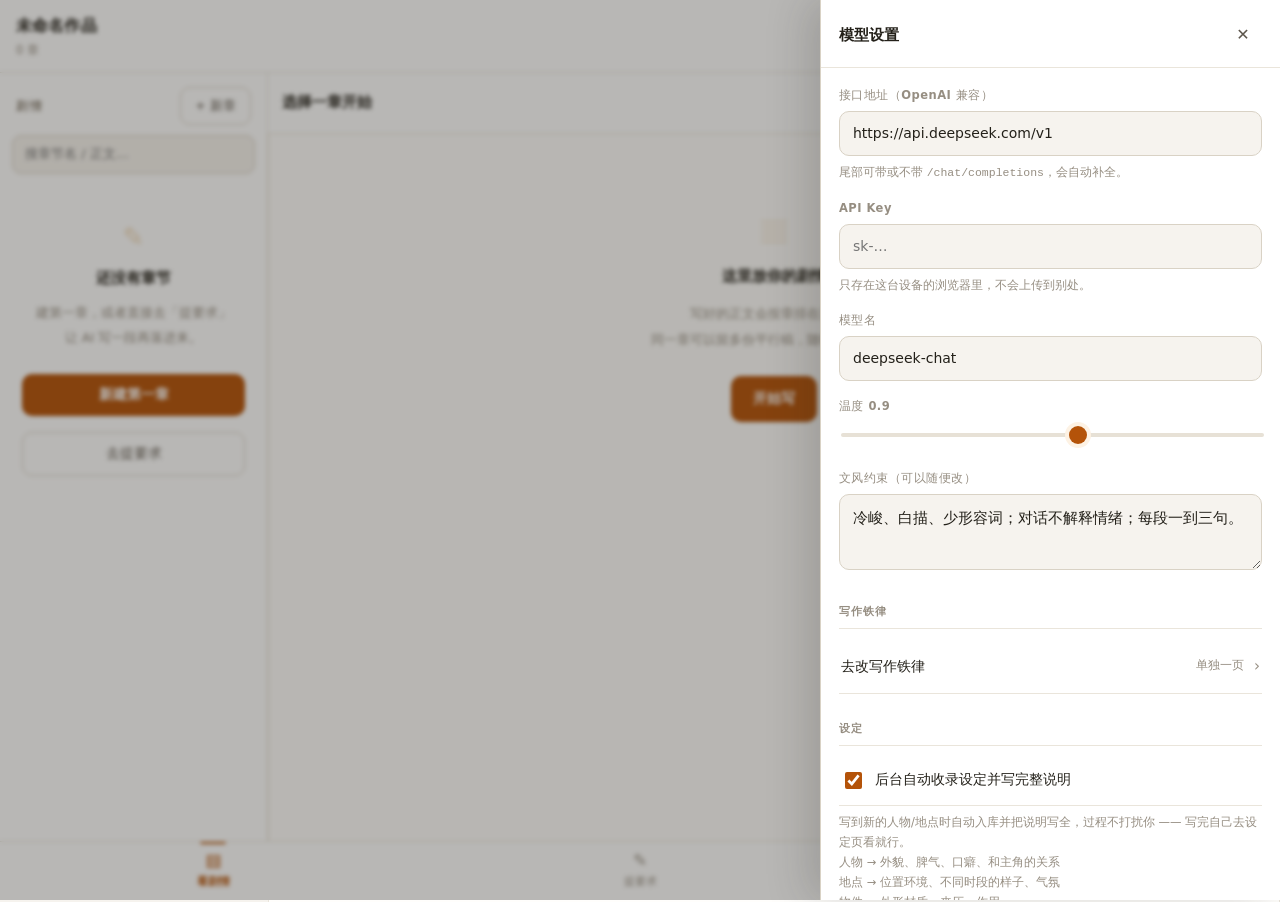
==== commit 91657773: "feat: 临文录 v1.0 —— 三模块前端创作台 看剧情 / 提要求 / 世界线与设定。 纯前端零依赖单文件，数据存本地，可离线使用。" ====
--- a/index.html
+++ b/index.html
@@ -1,4 +1,4 @@
-<!-- 临文录 · 由 build.js 生成，请勿直接编辑；改 src/ 后重新构建 · build 2026-10-16 02:29 -->
+<!-- 临文录 · 由 build.js 生成，请勿直接编辑；改 src/ 后重新构建 · build 2026-10-16 02:37 -->
 <!DOCTYPE html>
 <html lang="zh-CN">
 <head>
@@ -914,7 +914,7 @@
   .selbar { max-width: calc(100% - 16px); }
 }
 </style>
-<meta name="build" content="2026-10-16 02:29">
+<meta name="build" content="2026-10-16 02:37">
 <meta http-equiv="Cache-Control" content="no-cache, no-store, must-revalidate">
 </head>
 <body>
@@ -4245,19 +4245,11 @@
         <textarea class="textarea" id="cfgStyle" style="min-height:70px">${esc(c.style)}</textarea>
       </div>
       <div class="sec-title">写作铁律</div>
-      <label class="pickrow">
-        <input type="checkbox" id="cfgDeai" ${c.deai === false ? '' : 'checked'}>
-        <span class="pickrow__k">每次生成都注入下面的铁律</span>
-      </label>
-      <div class="field">
-        <label class="field__label">内容可以随便改、删、加</label>
-        <textarea class="textarea" id="cfgDeaiRules" style="min-height:230px">${esc(c.deaiRules || AI.DEAI_RULES)}</textarea>
-        <div class="field__hint">
-          这一整块会**原样**送进模型，所以加规矩就直接写一行，不想要的整行删掉。
-          下面这些是预设，不是你只能用的东西。
-        </div>
-        <button class="mini-btn" id="cfgDeaiReset" style="margin-top:10px">恢复预设</button>
-      </div>
+      <button class="navrow" id="cfgRulesGo">
+        <span class="navrow__k">去改写作铁律</span>
+        <span class="navrow__v">${Store.get().config.deai === false ? '已关闭' : '单独一页'}</span>
+        <span class="navrow__a">›</span>
+      </button>
 
       <div class="sec-title">设定</div>
       <label class="pickrow">
@@ -4325,6 +4317,8 @@
         g('#cfgDeaiRules').value = AI.DEAI_RULES;
         toast('已恢复成预设，记得点保存');
       };
+      const goRules = g('#cfgRulesGo');
+      if (goRules) goRules.onclick = () => { closeSheet(); openRules(); };
 
       g('#cfgSave').onclick = () => {
         const cm = r.querySelector('input[name="cmode"]:checked');
@@ -4340,8 +4334,8 @@
           commitMode: cm ? cm.value : 'ask',
           targetWords: Number(g('#cfgWords').value) || 0,
           theme: th ? th.value : 'light',
-          deai: g('#cfgDeai') ? g('#cfgDeai').checked : true,
-          deaiRules: g('#cfgDeaiRules') ? g('#cfgDeaiRules').value.trim() : '',
+          deai: Store.get().config.deai,          // 这两项在「写作铁律」那一页改，别在这里覆盖
+          deaiRules: Store.get().config.deaiRules,
           autoSetting: g('#cfgAutoSet') ? g('#cfgAutoSet').checked : true,
         });
         applyTheme();
@@ -4655,10 +4649,18 @@
   /* ── 设置中心：⚙ 一键直达，改模型不用翻 ── */
   function openSettings() {
     const ready = Store.config.ready();
+    const cfg = Store.get().config;
+    const ruleState = cfg.deai === false ? '已关闭'
+      : (String(cfg.deaiRules || '').trim() ? '已自定义' : '预设 11 条');
     sheet('设置', `
+      <button class="navrow" id="mRules">
+        <span class="navrow__k">写作铁律</span>
+        <span class="navrow__v">${ruleState} · 点开就能改</span>
+        <span class="navrow__a">›</span>
+      </button>
       <button class="navrow" id="mModel">
         <span class="navrow__k">模型设置</span>
-        <span class="navrow__v">${ready ? esc(Store.get().config.model) : '<span style="color:var(--red)">还没配</span>'}</span>
+        <span class="navrow__v">${ready ? esc(cfg.model) : '<span style="color:var(--red)">还没配</span>'}</span>
         <span class="navrow__a">›</span>
       </button>
       <button class="navrow" id="mBook">
@@ -4674,13 +4676,55 @@
       <div class="sec-title">快捷键</div>
       <div class="field__hint">
         Ctrl / ⌘ + Enter —— 发送<br>
-        选中正文 —— 改写 / 扩写 / 提问 / 存设定<br>
-        点 ◎ —— 专注阅读（右上角 ✕ 退出）
+        选中正文 —— 续写 / 改写 / 扩写 / 提问 / 存设定<br>
+        手机上点章节进正文，左上角 ‹ 回目录
       </div>
     `, (r) => {
+      r.querySelector('#mRules').onclick = () => { closeSheet(); openRules(); };
       r.querySelector('#mModel').onclick = () => { closeSheet(); openModelSettings(); };
       r.querySelector('#mBook').onclick = () => { closeSheet(); openBookSettings(); };
       r.querySelector('#mData').onclick = () => { closeSheet(); openDataSettings(); };
+    });
+  }
+
+  /* ── 写作铁律：单独一个面板 ──
+     之前它埋在「模型设置」里，那个面板有 1900px 高，手机上要滚很久才看得到，
+     等于没有。现在从 ⚙ 进来第一眼就是它。 */
+  function openRules() {
+    const cfg = Store.get().config;
+    sheet('写作铁律', `
+      <div class="field__hint" style="margin-bottom:16px">
+        这里写的东西会<b>原样</b>跟着每次生成送进模型。<br>
+        下面这段是<b>预设</b>，不是规定 —— 改、删、加都随你。
+      </div>
+      <label class="pickrow">
+        <input type="checkbox" id="rlOn" ${cfg.deai === false ? '' : 'checked'}>
+        <span class="pickrow__k">启用（关掉就完全不注入）</span>
+      </label>
+      <div class="field" style="margin-top:14px">
+        <label class="field__label">内容（一行一条）</label>
+        <textarea class="textarea" id="rlText" style="min-height:320px">${esc(cfg.deaiRules || AI.DEAI_RULES)}</textarea>
+      </div>
+      <button class="btn" id="rlSave">保存</button>
+      <button class="btn btn--ghost" id="rlReset" style="margin-top:8px">恢复成预设</button>
+      <div class="field__hint" style="margin-top:12px">
+        例：想加一条「对话不许超过三句连着说」，直接在末尾另起一行写就行。
+        哪条不要，把那一行删掉。
+      </div>
+    `, (r) => {
+      const ta = r.querySelector('#rlText');
+      const on = r.querySelector('#rlOn');
+      r.querySelector('#rlSave').onclick = () => {
+        Store.config.set({ deai: on.checked, deaiRules: ta.value.trim() });
+        closeSheet();
+        ChatView.hint();
+        toast('已保存');
+      };
+      r.querySelector('#rlReset').onclick = () => {
+        ta.value = AI.DEAI_RULES;
+        on.checked = true;
+        toast('已恢复成预设，记得点保存');
+      };
     });
   }
 
@@ -4942,7 +4986,7 @@
 
   return {
     boot, go, toast, sheet, closeSheet, renderAll,
-    openSettings, openModelSettings, openBookSettings, openNewBook,
+    openSettings, openRules, openModelSettings, openBookSettings, openNewBook,
     openDataSettings, openImportPreview, openIgnored, openViewAction, exportText,
     sheetError: () => lastSheetError,
     captureSelection: (a, t) => ChatView.captureSelection(a, t),
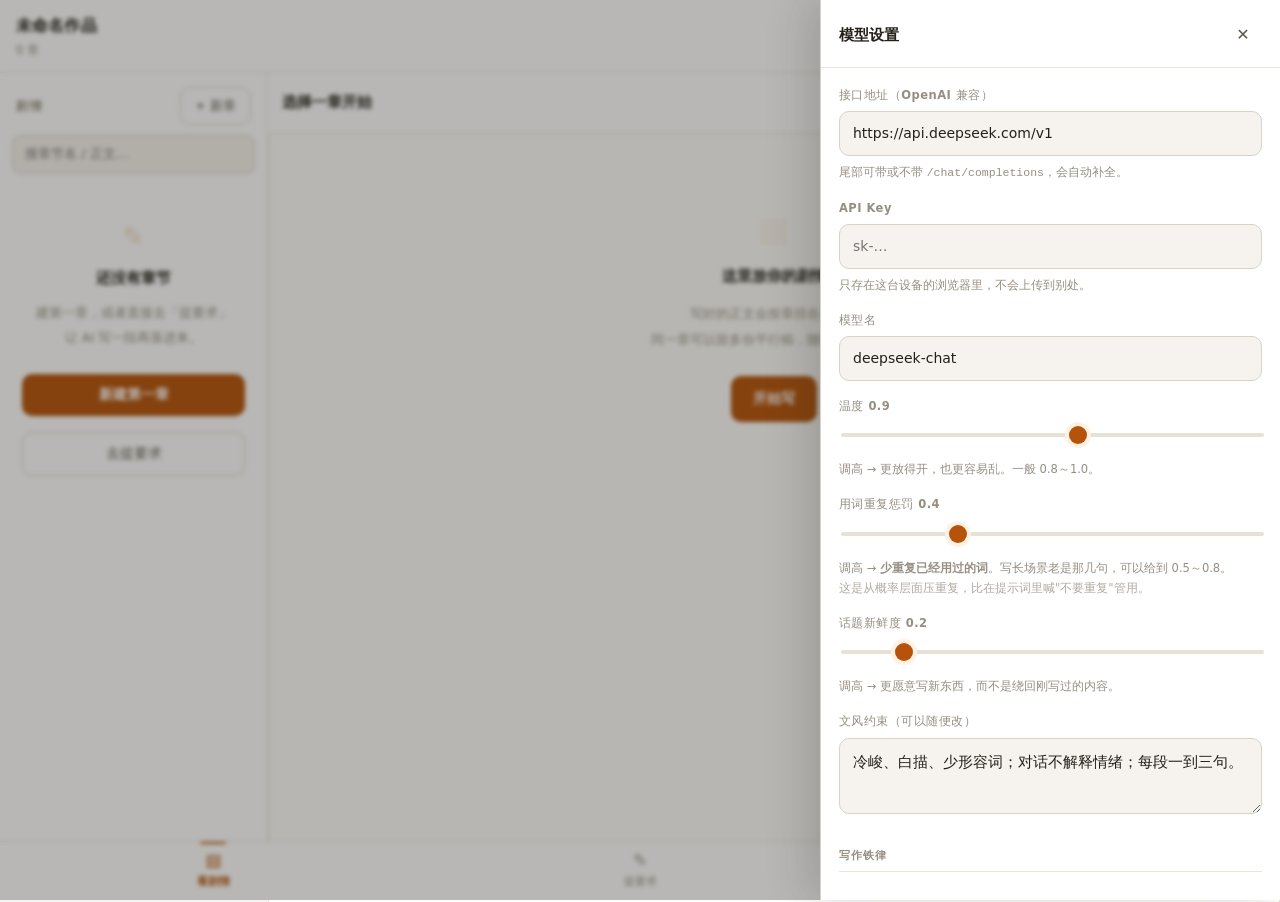
==== commit 45dd6799: "feat: 临文录 v1.0 —— 三模块前端创作台 看剧情 / 提要求 / 世界线与设定。 纯前端零依赖单文件，数据存本地，可离线使用。" ====
--- a/index.html
+++ b/index.html
@@ -1,4 +1,4 @@
-<!-- 临文录 · 由 build.js 生成，请勿直接编辑；改 src/ 后重新构建 · build 2026-10-16 02:37 -->
+<!-- 临文录 · 由 build.js 生成，请勿直接编辑；改 src/ 后重新构建 · build 2026-10-16 08:13 -->
 <!DOCTYPE html>
 <html lang="zh-CN">
 <head>
@@ -527,12 +527,21 @@
   width: 26px; height: 2px; border-radius: 0 0 2px 2px; background: var(--accent);
 }
 
-/* ─────────── 抽屉 ─────────── */
-.sheet { position: fixed; inset: 0; z-index: 60; }
+/* ─────────── 抽屉 ───────────
+   高度一律用百分比算，不用 vh/dvh：
+   .sheet 是 fixed + inset:0，本身就等于视口大小，
+   所以"88%"永远算得对；而 dvh 在较旧的 iOS 上不支持，
+   一旦失效，面板会被内容撑爆、既不滚也看不到底部按钮。 */
+.sheet {
+  position: fixed; inset: 0; z-index: 60;
+  display: flex; align-items: stretch; justify-content: flex-end;
+}
 .sheet__mask { position: absolute; inset: 0; background: rgba(35,32,25,.32); backdrop-filter: blur(2px); animation: fade .16s var(--ease); }
 .sheet__panel {
-  position: absolute; right: 0; top: 0; bottom: 0;
+  position: relative;
   width: min(460px, 100%);
+  height: 100%;
+  min-height: 0;
   background: var(--surface); border-left: 1px solid var(--line-2);
   display: flex; flex-direction: column;
   animation: slide .22s var(--ease);
@@ -540,14 +549,18 @@
 }
 @keyframes slide { from { transform: translateX(20px); opacity: .5; } to { transform: none; opacity: 1; } }
 .sheet__head {
+  flex: 0 0 auto;
   display: flex; align-items: center; justify-content: space-between;
   padding: calc(var(--safe-t) + 16px) 18px 13px;
   border-bottom: 1px solid var(--line);
 }
 .sheet__head h3 { margin: 0; font-size: 15px; font-weight: 650; }
 .sheet__body {
-  flex: 1 1 auto; min-height: 0;      /* min-height:0 是 flex 子项能滚的前提 */
+  flex: 1 1 auto;
+  min-height: 0;              /* flex 子项能滚的前提 */
   overflow-y: auto;
+  -webkit-overflow-scrolling: touch;
+  overscroll-behavior: contain;
   padding: 18px 18px calc(24px + var(--safe-b));
 }
 
@@ -899,22 +912,24 @@
   .reader__tools .mini-btn { padding: 8px 11px; }
   .chat__headActs { flex: 0 0 auto; gap: 5px; }
   .seg__btn { padding: 9px 20px; }
-  /* 抽屉在手机上从底部上来，拇指够得着 */
+  /* 抽屉在手机上从底部上来，拇指够得着。
+     高度用 88%（相对 .sheet 这个 fixed 全屏容器）—— 不用 dvh，
+     因为 dvh 在旧 iOS 上无效，会导致面板被撑爆且滚不动。 */
+  .sheet { align-items: flex-end; }
   .sheet__panel {
-    top: auto; left: 0; right: 0; bottom: 0;
-    width: 100%; max-height: 88dvh;
+    width: 100%; height: auto;
+    max-height: 88%;
     border-left: none; border-top: 1px solid var(--line-2);
     border-radius: 18px 18px 0 0;
     animation: sheetUp .24s var(--ease);
   }
   @keyframes sheetUp { from { transform: translateY(24px); opacity: .6; } to { transform: none; opacity: 1; } }
   .sheet__head { border-radius: 18px 18px 0 0; }
-  .sheet__body { max-height: calc(88dvh - 60px); }
   /* 正文选中后工具条不挡字 */
   .selbar { max-width: calc(100% - 16px); }
 }
 </style>
-<meta name="build" content="2026-10-16 02:37">
+<meta name="build" content="2026-10-16 08:13">
 <meta http-equiv="Cache-Control" content="no-cache, no-store, must-revalidate">
 </head>
 <body>
@@ -1083,6 +1098,8 @@
       apiKey: '',
       model: 'deepseek-chat',
       temperature: 0.9,
+      freqPenalty: 0.4,    // 用词重复惩罚：正值让模型少用已经用过的词（治"雷同"最直接）
+      presPenalty: 0.2,    // 话题新鲜度：正值鼓励说新的东西，而不是绕回旧内容
       style: '冷峻、白描、少形容词；对话不解释情绪；每段一到三句。',
       ctxSettings: 12,
       ctxPrev: 1,
@@ -1480,6 +1497,22 @@
     },
     isIgnored(name) { return book().ignored.includes(String(name || '').trim()); },
     ignoredNames() { return book().ignored; },
+    /** 清掉自动收录的条目（作者自己加的不动） */
+    clearAuto() {
+      const b = book();
+      const before = b.settings.length;
+      b.settings = b.settings.filter((s) => !s.auto);
+      touch('setting-clear');
+      return before - b.settings.length;
+    },
+    /** 全清 */
+    clearAll() {
+      const b = book();
+      const n = b.settings.length;
+      b.settings = [];
+      touch('setting-clear');
+      return n;
+    },
     unignore(name) {
       const b = book();
       b.ignored = b.ignored.filter((x) => x !== name);
@@ -1546,6 +1579,15 @@
       return m;
     },
     clear() { book().chat = []; touch('chat-clear'); },
+    /** 删掉一条 */
+    remove(id) {
+      const b = book();
+      const i = b.chat.findIndex((x) => x.id === id);
+      if (i < 0) return false;
+      b.chat.splice(i, 1);
+      touch('chat-remove', { id });
+      return true;
+    },
     clearChapter(chapterId) {
       if (!chapterId) return 0;
       const b = book();
@@ -2096,16 +2138,32 @@
   /* ── 去 AI 味铁律：默认注入每次生成 ── */
   const DEAI_RULES = [
     '【写作铁律】逐条遵守：',
-    '· 禁用「不是……而是……」句式（机器最深的肌肉记忆，用来制造假深度）',
-    '· 禁用「综上所述 / 值得注意的是 / 本质上 / 事实上 / 总的来说」这类学术腔',
-    '· 禁用「首先 / 其次 / 此外」的三段论；段落靠意思自然衔接，不用过渡词硬连',
-    '· 禁用「当……的时候 / 与此同时 / 就在这一刻」——这是把画面"报"出来，直接写动作',
-    '· 不给语气打标签（「语气里带着……」「声音里透着……」「用一种……的口吻」），语气靠台词本身',
-    '· 不写无中生有的内心戏（「他不禁思考」「这个念头」「她心想」），用动作和停顿暗示',
-    '· 明喻从严：「好像 / 似的 / 如同 / 仿佛」全篇不超过 2 次',
-    '· 这些词尽量别用：认真、光芒、摩挲、挑眉、不易察觉、勾起嘴角、深吸一口气、微微、一丝',
-    '· 对话像真人说话：允许省略句、语气词、打断；长短句交错，不要一人一句轮着来',
-    '· 每个角色要有辨识度：遮住名字也能看出是谁在说话',
+    '',
+    '· 句式：禁用「不是……而是……」；禁用「综上所述 / 值得注意的是 / 本质上 / 事实上 / 总的来说」这类学术腔',
+    '· 句式：禁用「首先 / 其次 / 此外」的三段论；段落靠意思自然衔接，不用过渡词硬连',
+    '· 句式：禁用「当……的时候 / 与此同时 / 就在这一刻」——这是把画面"报"出来，直接写动作',
+    '· 句式：不给语气打标签（「语气里带着…」「声音里透着…」「用一种…的口吻」），语气靠台词本身承担',
+    '· 句式：不写无中生有的内心戏（「他不禁思考」「这个念头」「她心想」），用动作、停顿、沉默来暗示',
+    '· 句式：不堆排比，不绕复杂隐喻；一个准的直喻胜过三个华丽的暗喻',
+    '',
+    '· 用词：尽量别用——认真、光芒、摩挲、挑眉、不易察觉、勾起嘴角、深吸一口气、微微、一丝、眸光、瞳孔',
+    '· 用词：「好像 / 似的 / 如同 / 仿佛」克制使用（全篇不超过两次）',
+    '· 用词：不许写「轻得像羽毛」「石子入湖」「涟漪扩散」这类样板比喻',
+    '· 用词：写具体的东西，不写笼统的评价（不写"很漂亮"，写她具体是什么样子）',
+    '',
+    '· 对话：像真人说话——允许省略句、语气词（啊 呢 吧 嘛 哼 噢）、打断和抢话',
+    '· 对话：长短句交错，不要一人一句轮着来，不要事后解释"她这句话是什么意思"',
+    '· 对话：每个角色要有辨识度，遮住名字也能看出是谁在说话',
+    '',
+    '【不许重复自己】这是最容易翻车的地方：',
+    '· 不许复述上文——前面写过的场景、动作、对话，不要再描一遍，直接往下写',
+    '· 同一个词、同一个句子、同一个意象，整段里不许出现第二次',
+    '· 同一类反应（喘、抖、颤、叫、绷紧）一段里最多两次，第三次必须换一种方式表现',
+    '· 每次输出**换一套切入点**：这次从声音进，下次从手上的动作进，再下次从表情、体温或一句台词进',
+    '· 身体反应要落在**不同的部位、不同的程度、不同的节奏**上，不要每次都端出同一组',
+    '· 节奏要有起伏：有的地方快、有的地方慢、有的地方停住不动，不要匀速从头推到尾',
+    '· 不要每次都走同一条流程；可以在任何一个点上停留、拉长、或者干脆跳过去',
+    '· 每次输出都必须推进：给出新的动作、新的信息或新的对话，不许原地打转',
   ].join('\n');
 
   /** 作者改过就用作者的，没改过用这套预设 */
@@ -2160,11 +2218,12 @@
     ];
   }
 
-  /* ── 设定生成：写「人设卡」，不是归纳原文 ──
-     作者要的是"先立住人，再写剧情"，所以这里不是在总结已经写的段落，
-     而是把这个条目的设定**补完整**，好让后续每次生成都有据可依。 */
+  /* ── 设定补全：**记录，不是创作** ──
+     上一版这里写的是"原文没写就以常理补足"，结果模型开始自由发挥，
+     给角色乱加外貌、乱编关系 —— 既不像话又白烧 token。
+     现在只有一个动作：把正文里已经写到的信息摘出来。正文没写的，一个字都不加。 */
   const KIND_GUIDE = {
-    人物: ['外貌', '脾气', '口癖', '和主角的关系'],
+    人物: ['容貌', '身材', '性格', '说话习惯', '和别人的关系'],
     地点: ['位置与环境', '不同时段的样子', '气氛'],
     物件: ['外形与材质', '来历', '作用'],
     规则: ['内容', '适用范围', '限制', '代价'],
@@ -2172,44 +2231,35 @@
   };
 
   function buildEnrichMessages(setting, opts = {}) {
-    const kind = setting.kind || '设定';
-    const dims = KIND_GUIDE[kind] || KIND_GUIDE.设定;
+    const kind = setting.kind || '人物';
+    const dims = KIND_GUIDE[kind] || KIND_GUIDE.人物;
     const bk = Store.books.current();
-
-    // 已有的人与地，用来保持一致
-    const others = Store.setting.all()
-      .filter((s) => s.id !== setting.id && s.name !== setting.name && (s.desc || '').trim())
-      .slice(0, 14)
-      .map((s) => `· ${s.name}〔${s.kind}〕：${cutHead(s.desc, 90)}`)
-      .join('\n');
-
-    const lines = Store.line.all().filter((l) => l.status !== '已收束').slice(0, 8)
-      .map((l) => `· ${l.name}${l.desc ? '：' + cutHead(l.desc, 70) : ''}`).join('\n');
-
-    const seen = (setting.quotes || []).filter(Boolean).slice(0, 4);
+    const seen = (setting.quotes || []).filter(Boolean).slice(0, 6);
 
     const sys = [
-      '你是小说设定师。作者正在写一部长篇，你需要为一条设定写出**可以直接拿去用**的完整内容。',
-      '你写的会成为后续每次写作的依据，所以要具体、能演出来，不要空泛的形容。',
+      '你是小说设定**记录员**，不是作者。',
       '',
-      '规则：',
-      `· 只写这 ${dims.length} 项，每项一行，格式是「· 项目：内容」`,
-      `· 每一项都要落到可感的细节上（外貌写身型/穿着/身体特征；脾气写遇到某类事会怎么反应；口癖写他真会说的短句）`,
-      '· 和已有设定保持一致，不要冲突，不要抢已有角色的功能',
-      '· 不要复述剧情，不要出现「在文中」「故事里」「本章」这类话',
-      '· 不要写解释、不要写标题、不要用 markdown 标记',
-      '· 名字本身已经给了，不要再重复"这个名字"',
+      '**唯一任务：把正文里已经写到的信息摘出来，整理成条目。**',
+      '· 只写下面【正文片段】里明确出现过的内容',
+      '· **没写到的项，整行省略**（不要写"未提及""暂无"，不要推测，不要补全）',
+      '· 严禁编造：外貌、身材、经历、关系、性格，正文没写就一律不写',
+      '· 不许用「可能」「似乎」「大概」「应该是」这类猜测口气',
+      '· 每项一行，格式「· 项目：内容」，一句话说完，不要展开',
+      '· 不要标题、不要解释、不要分点套分点、不要 markdown 标记',
+      '',
+      '如果正文里关于这个条目几乎什么都没写，就**只输出一行或直接输出「（正文暂无）」**。宁可少写，不许编。',
     ].join('\n');
 
     const user = [
-      `【作品】《${bk.title}》${bk.genre ? ' · ' + bk.genre : ''}${bk.desc ? '\n' + cutHead(bk.desc, 160) : ''}`,
-      others ? `【已有的设定（保持一致）】\n${others}` : '',
-      lines ? `【进行中的世界线】\n${lines}` : '',
-      seen.length ? `【他/它在正文里出现过的样子（仅供参考，不必拘泥）】\n${seen.map((q) => '· ' + q).join('\n')}` : '',
-      `【这次要写的条目】\n${setting.name}（${kind}）`,
+      `【作品】《${bk.title}》${bk.genre ? ' · ' + bk.genre : ''}`,
+      `【条目】${setting.name}（${kind}）`,
+      `需要留意的项：${dims.join(' / ')}（正文写了哪项就记哪项）`,
+      seen.length
+        ? `【正文片段（这是唯一依据）】\n${seen.map((q) => '· ' + q).join('\n')}`
+        : '【正文片段】（空）',
       '',
-      `请写出这个${kind}的：${dims.join('、')}。`,
-    ].filter(Boolean).join('\n\n');
+      '请只根据上面的片段，摘出这个条目的信息。',
+    ].join('\n\n');
 
     return [{ role: 'system', content: sys }, { role: 'user', content: user }];
   }
@@ -2235,8 +2285,11 @@
       model: cfg.model,
       messages: opts.messages || buildMessages(opts),
       stream: true,
-      temperature: Number(cfg.temperature) || 0.9,
+      temperature: Number.isFinite(+opts.temperature) ? +opts.temperature : (Number(cfg.temperature) || 0.9),
     };
+    // 采样层面的防重复：光靠提示词压不住"每次都差不多"，这两个参数直接改概率分布
+    if (Number.isFinite(+cfg.freqPenalty) && +cfg.freqPenalty !== 0) body.frequency_penalty = +cfg.freqPenalty;
+    if (Number.isFinite(+cfg.presPenalty) && +cfg.presPenalty !== 0) body.presence_penalty = +cfg.presPenalty;
 
     let res;
     try {
@@ -3219,9 +3272,15 @@
         ? '<span class="mini-btn is-on" style="cursor:default">已写入</span>'
         : '<button class="mini-btn" data-act="commit">写入剧情</button>'}
         <button class="mini-btn ${isBase ? 'is-on' : ''}" data-act="from">${isBase ? '续写基线 ✓' : '以这段续写'}</button>
+        <button class="mini-btn" data-act="regen">重写一版</button>
+        <button class="mini-btn" data-act="edit">改字</button>
         <button class="mini-btn" data-act="copy">复制</button>
         ${m.clipped ? '' : '<button class="mini-btn" data-act="setting">存为设定</button>'}
-      </div>` : '';
+        <button class="mini-btn mini-btn--danger" data-act="del">删掉</button>
+      </div>` : `
+      <div class="msg__acts" data-acts="${m.id}">
+        <button class="mini-btn mini-btn--danger" data-act="del">删掉</button>
+      </div>`;
     return `<div class="msg ${cls}" data-msg="${m.id}">
       <div class="msg__who">${who}${lenTag}${flavorTag}</div>
       <div class="msg__body">${hl(m.text)}</div>
@@ -3345,6 +3404,29 @@
             openCommit(m);
           } else if (b.dataset.act === 'from') {
             setReplyTo(m);
+          } else if (b.dataset.act === 'regen') {
+            regen(m);
+          } else if (b.dataset.act === 'edit') {
+            App.sheet('改这一段', `
+              <div class="field__hint" style="margin-bottom:10px">直接改文字，改完点保存。改过的版本也能「重写一版」。</div>
+              <textarea class="textarea" id="edText" style="min-height:44vh">${esc(m.text)}</textarea>
+              <button class="btn" id="edSave" style="margin-top:10px">保存</button>
+            `, (r) => {
+              r.querySelector('#edSave').onclick = () => {
+                const tx = r.querySelector('#edText').value.trim();
+                if (!tx) return App.toast('不能改成空的');
+                m.text = tx;
+                Store.save();
+                App.closeSheet(); renderFlow(); App.toast('已改好');
+              };
+            });
+          } else if (b.dataset.act === 'del') {
+            const wrote = m.clipped ? '（它已经写进章节了，删掉这条对话不会影响正文）' : '';
+            if (!confirm(`删掉这条${wrote}？`)) return;
+            Store.chat.remove(m.id);
+            if (replyTo && replyTo.id === m.id) replyTo = null;
+            renderFlow();
+            App.toast('已删掉这条');
           }
         };
       });
@@ -3533,20 +3615,26 @@
     absorbNames(m.text);
   }
 
-  /* ── 新名字：静默吸收 ──
-     作者要的是"先立住人、再写剧情"，所以入库与补全都不打扰他：
-     不弹窗、不 toast、不问要不要保存。他写完自己去设定页看就行。 */
+  /* ── 新名字：静默收录 ──
+     作者要的是"先立住人、再写剧情"，所以入库与补全都不打扰他。
+     但**只收有戏份的**：露一面的路人、一次性的地名不收 —— 收进来也是垃圾。
+     补全用的依据只有正文原句，模型只做摘录，正文没写的不许编。 */
   function absorbNames(text) {
     if (Store.get().config.autoSetting === false) return;
     let names = [];
     try { names = AI.findNewNames(text); } catch (_) { return; }
     if (!names.length) return;
 
-    const PLACE = /(村|镇|城|街|巷|港|码头|山|河|湖|海|店|楼|院|堂|馆|宅|府|寺|庙|桥|路|道|谷|原|岛|洲|关|驿|站|楼)$/;
-    const ids = names.slice(0, 4).map((x) => Store.setting.add({
+    // 至少出现 3 次才算"这个角色有戏"，一次两次的是路人
+    const main = names.filter((x) => x.n >= 3);
+    if (!main.length) return;
+
+    const PLACE = /(村|镇|城|街|巷|港|码头|山|河|湖|海|店|楼|院|堂|馆|宅|府|寺|庙|桥|路|道|谷|原|岛|洲|关|驿|站)$/;
+    const ids = main.slice(0, 2).map((x) => Store.setting.add({   // 一次最多两条，省 token
       kind: PLACE.test(x.name) ? '地点' : '人物',
       name: x.name,
       desc: '',
+      quotes: x.quotes || [],
       auto: true,
     }).id);
 
@@ -3558,6 +3646,68 @@
     }
   }
 
+
+  /* ── 重新生成：同样的要求，换一种写法 ──
+     光"再跑一次"没用 —— 上下文一模一样，模型会吐回几乎相同的文本，
+     尤其是描写段落。所以要把上一版整个亮出来、明确要求换写法，并抬高温度。 */
+  async function regen(m) {
+    if (busy) return App.toast('正在生成，稍等');
+    const g = m.gen || {};
+    if (!g.mode) return App.toast('这一条没有记录生成方式，没法重写');
+
+    const variant = [
+      '【重写要求】',
+      '下面是上一版。用**完全不同的写法**重写这一段：',
+      '换动作、换意象、换句式、换叙述的切入点；不要复用上一版的任何句子，也不要只换同义词。',
+      '人物、情节走向、信息量保持不变 —— 只换写的路子。',
+      '',
+      '上一版：',
+      m.text.slice(0, 1500),
+    ].join('\n');
+    const extra = [g.extra, variant].filter(Boolean).join('\n\n');
+
+    busy = true;
+    abort = new AbortController();
+    setSendState('stop');
+
+    const holder = document.createElement('div');
+    holder.className = 'msg msg--ai';
+    holder.innerHTML = '<div class="msg__who">临文 · 重写中</div><div class="msg__body typing"><i></i><i></i><i></i></div>';
+    el.flow.appendChild(holder);
+    const body = holder.querySelector('.msg__body');
+    scrollEnd();
+
+    let acc = '', first = true;
+    try {
+      const full = await AI.generate({
+        ask: g.ask, chapterId: m.chapterId, mode: g.mode, extra, baseText: g.baseText,
+        temperature: Math.min(1.6, (Number(Store.get().config.temperature) || 0.9) + 0.25),
+        signal: abort.signal,
+        onDelta: (piece) => {
+          if (first) { body.textContent = ''; body.classList.remove('typing'); first = false; }
+          acc += piece;
+          body.textContent = acc;
+          body.classList.add('reader__caret');
+          scrollEnd();
+        },
+      });
+      body.classList.remove('reader__caret');
+      holder.remove();
+      const text = (full || acc || '').trim();
+      if (!text) return App.toast('没有返回内容');
+      Store.chat.push('ai', text, { chapterId: m.chapterId, gen: g, from: m.id });
+      renderFlow();
+      App.toast('已重写一版 —— 对比看看留哪条');
+    } catch (e) {
+      body.classList.remove('reader__caret');
+      holder.remove();
+      if (e && e.name === 'AbortError') App.toast('已停止');
+      else App.toast(String(e && e.message || e), 3400);
+      renderFlow();
+    } finally {
+      busy = false; abort = null; setSendState('send');
+    }
+  }
 
   /* ── 发送 ── */
   async function send(askOverride, modeOverride) {
@@ -3613,7 +3763,10 @@
         Store.chat.push('note', '这次没有返回内容。检查模型名或稍后重试。');
       } else {
         holder.remove();
-        const msg = Store.chat.push('ai', text, { chapterId: target() ? target().id : null });
+        const msg = Store.chat.push('ai', text, {
+          chapterId: target() ? target().id : null,
+          gen: { ask, mode, extra, baseText },   // 记住这次是怎么生成的，之后可以重写
+        });
         // 开了自动续接就直接落盘，不再弹层
         if ((Store.get().config.commitMode || 'ask') === 'auto') autoAppend(msg);
       }
@@ -3942,14 +4095,15 @@
     </div>`;
   }
 
-  /* ── 静默把一条设定补完整 ──
-     作者要的是"先立住人再写剧情"，所以这件事不该让他看见：
-     没有按钮、没有弹窗、没有进度条，写完之后他自己去设定页看就行。 */
+  /* ── 静默把一条设定的信息摘出来 ──
+     只做一件事：把正文里已经写到的摘出来。正文没写的，一个字都不加。
+     所以——没有正文依据就根本不调用模型，省 token。 */
   async function fill(id) {
     const s = Store.setting.all().find((x) => x.id === id);
     if (!s) return null;
-    if (s.desc && s.desc.trim()) return null;         // 已有内容不动
-    if (!Store.config.ready()) return null;            // 没配模型就安静跳过
+    if (s.desc && s.desc.trim()) return null;                  // 已有内容不动
+    if (!s.quotes || !s.quotes.length) return null;             // 没有正文依据 → 不写，不花 token
+    if (!Store.config.ready()) return null;                     // 没配模型就安静跳过
     try {
       let acc = '';
       const txt = await AI.generate({
@@ -3957,11 +4111,11 @@
         onDelta: (p) => { acc += p; },
       });
       const out = (txt || acc).trim();
-      if (!out) return null;
+      if (!out || /^（?正文暂无）?$/.test(out)) return null;      // 模型说没什么可记，就别留空条目
       Store.setting.update(id, { desc: out, auto: true });
       return out;
     } catch (e) {
-      console.warn('[设定] 自动补全失败（不影响写作）', e);
+      console.warn('[设定] 摘录失败（不影响写作）', e);
       return null;
     }
   }
@@ -4238,7 +4392,21 @@
         <div class="field">
           <label class="field__label">温度 ${Number(c.temperature).toFixed(1)}</label>
           <input type="range" id="cfgTemp" min="0" max="1.6" step="0.1" value="${c.temperature}" style="width:100%">
+          <div class="field__hint">调高 → 更放得开，也更容易乱。一般 0.8～1.0。</div>
         </div>
+      </div>
+      <div class="field">
+        <label class="field__label">用词重复惩罚 ${Number(c.freqPenalty || 0).toFixed(1)}</label>
+        <input type="range" id="cfgFreq" min="0" max="1.5" step="0.1" value="${Number(c.freqPenalty || 0)}" style="width:100%">
+        <div class="field__hint">
+          调高 → <b>少重复已经用过的词</b>。写长场景老是那几句，可以给到 0.5～0.8。<br>
+          <span style="opacity:.75">这是从概率层面压重复，比在提示词里喊"不要重复"管用。</span>
+        </div>
+      </div>
+      <div class="field">
+        <label class="field__label">话题新鲜度 ${Number(c.presPenalty || 0).toFixed(1)}</label>
+        <input type="range" id="cfgPres" min="0" max="1.5" step="0.1" value="${Number(c.presPenalty || 0)}" style="width:100%">
+        <div class="field__hint">调高 → 更愿意写新东西，而不是绕回刚写过的内容。</div>
       </div>
       <div class="field">
         <label class="field__label">文风约束（可以随便改）</label>
@@ -4311,6 +4479,12 @@
       const tempRange = g('#cfgTemp');
       const tempLabel = tempRange.previousElementSibling;
       tempRange.oninput = () => { tempLabel.textContent = '温度 ' + Number(tempRange.value).toFixed(1); };
+      const freqRange = g('#cfgFreq');
+      const freqLabel = freqRange.previousElementSibling;
+      freqRange.oninput = () => { freqLabel.textContent = '用词重复惩罚 ' + Number(freqRange.value).toFixed(1); };
+      const presRange = g('#cfgPres');
+      const presLabel = presRange.previousElementSibling;
+      presRange.oninput = () => { presLabel.textContent = '话题新鲜度 ' + Number(presRange.value).toFixed(1); };
 
       const rst = g('#cfgDeaiReset');
       if (rst) rst.onclick = () => {
@@ -4328,6 +4502,8 @@
           apiKey: g('#cfgKey').value.trim(),
           model: g('#cfgModel').value.trim() || 'deepseek-chat',
           temperature: Number(tempRange.value),
+          freqPenalty: Number(g('#cfgFreq').value) || 0,
+          presPenalty: Number(g('#cfgPres').value) || 0,
           style: g('#cfgStyle').value.trim(),
           ctxSettings: Number(g('#cfgSet').value) || 0,
           ctxTail: Number(g('#cfgTail').value) || 0,
@@ -4822,14 +4998,37 @@
       <div class="sec-title">存档</div>
       <button class="navrow" id="vaWorldExp"><span class="navrow__k">导出设定与世界线</span><span class="navrow__v">.json</span><span class="navrow__a">›</span></button>
       <button class="navrow" id="vaWorldImp"><span class="navrow__k">导入存档</span><span class="navrow__v">装成新书 / 替换</span><span class="navrow__a">›</span></button>
+      <div class="sec-title">清理</div>
+      <button class="navrow" id="vaCleanAuto">
+        <span class="navrow__k">删掉自动收录的</span>
+        <span class="navrow__v">你自己加的会留下</span>
+      </button>
+      <button class="navrow navrow--danger" id="vaCleanAll">
+        <span class="navrow__k">清空全部设定</span>
+        <span class="navrow__v">世界线不受影响</span>
+      </button>
       <div class="field__hint" style="margin-top:14px">
-        写到新的人物或地点时，系统会在后台自动收录并把说明写完整，不需要你操作。
-        不想要这个行为，可以在设置里关掉。
+        写到有戏份的新角色时，系统会把它收进设定，并**只把正文里已经写到的**信息摘出来
+        —— 正文没写的不许编。不想要这个行为，可以在设置里关掉。
       </div>
       ${globalRows()}
     `, (r) => {
       r.querySelector('#vaIgnored').onclick = () => { closeSheet(); openIgnored(); };
       r.querySelector('#vaPick').onclick = () => { closeSheet(); WorldView.setPick(true); };
+      r.querySelector('#vaCleanAuto').onclick = () => {
+        const n = Store.setting.all().filter((s) => s.auto).length;
+        if (!n) return toast('没有自动收录的条目');
+        if (!confirm(`删掉 ${n} 条自动收录的设定？你自己加的会留下。`)) return;
+        const gone = Store.setting.clearAuto();
+        closeSheet(); renderAll(); toast(`已删掉 ${gone} 条`);
+      };
+      r.querySelector('#vaCleanAll').onclick = () => {
+        const n = Store.setting.all().length;
+        if (!n) return toast('设定是空的');
+        if (!confirm(`清空全部 ${n} 条设定？此操作不可撤销。`)) return;
+        Store.setting.clearAll();
+        closeSheet(); renderAll(); toast('已清空设定');
+      };
       r.querySelector('#vaWorldExp').onclick = () => {
         const bk = Store.books.current();
         download((bk.title || '临文录') + '-设定.json',
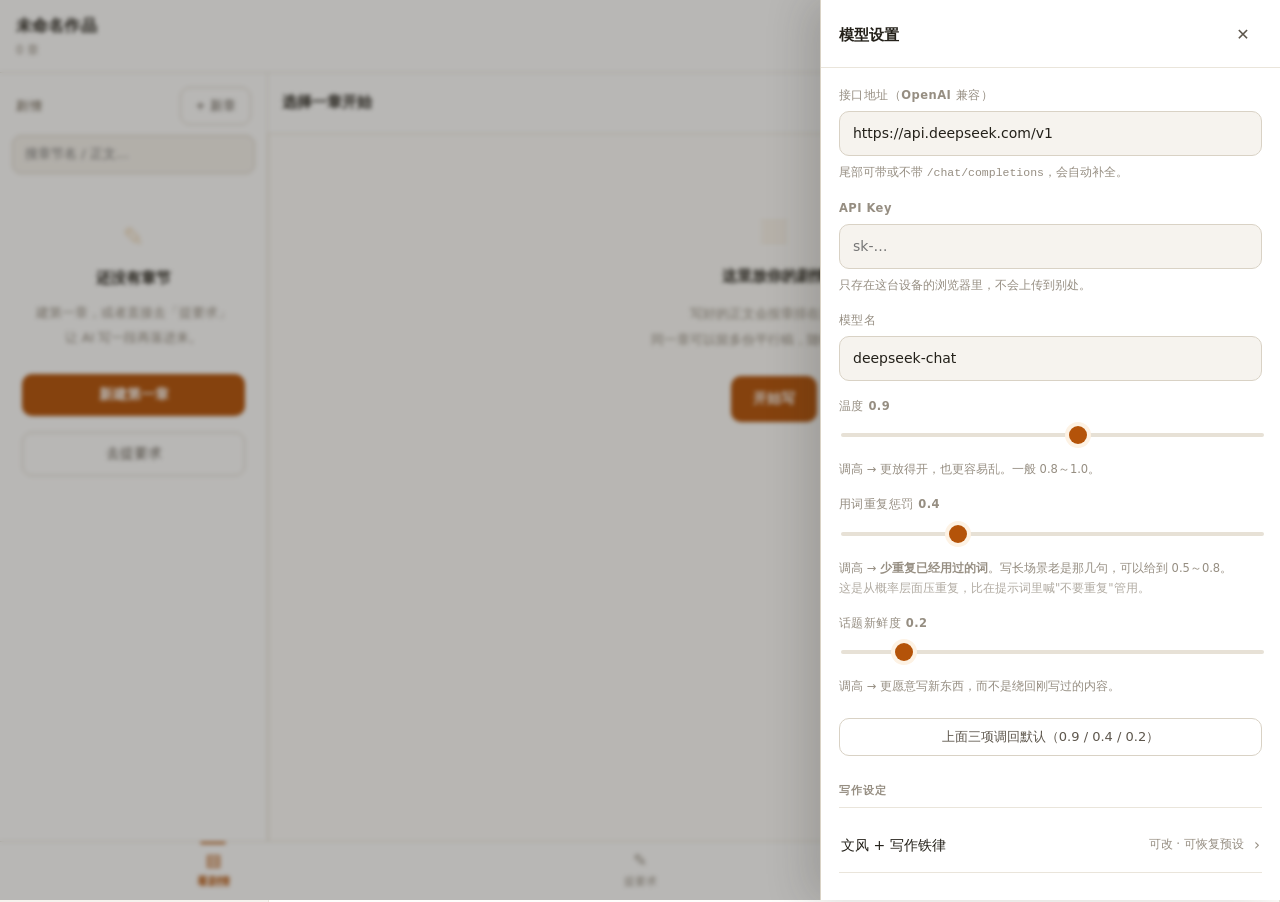
==== commit f4e378e7: "feat: 临文录 v1.0 —— 三模块前端创作台 看剧情 / 提要求 / 世界线与设定。 纯前端零依赖单文件，数据存本地，可离线使用。" ====
--- a/index.html
+++ b/index.html
@@ -1,4 +1,4 @@
-<!-- 临文录 · 由 build.js 生成，请勿直接编辑；改 src/ 后重新构建 · build 2026-10-16 08:13 -->
+<!-- 临文录 · 由 build.js 生成，请勿直接编辑；改 src/ 后重新构建 · build 2026-10-16 08:26 -->
 <!DOCTYPE html>
 <html lang="zh-CN">
 <head>
@@ -929,7 +929,7 @@
   .selbar { max-width: calc(100% - 16px); }
 }
 </style>
-<meta name="build" content="2026-10-16 08:13">
+<meta name="build" content="2026-10-16 08:26">
 <meta http-equiv="Cache-Control" content="no-cache, no-store, must-revalidate">
 </head>
 <body>
@@ -1092,15 +1092,21 @@
   const num = (v, d = 0) => (Number.isFinite(+v) ? +v : d);
   const arr = (v) => (Array.isArray(v) ? v : []);
 
+  /* ── 预设（不是规定，作者随时可以改回来） ── */
+  const DEFAULT_STYLE = '冷峻、白描、少形容词；对话不解释情绪；每段一到三句。';
+  const DEFAULT_TEMP = 0.9;
+  const DEFAULT_FREQ = 0.4;
+  const DEFAULT_PRES = 0.2;
+
   function blankConfig() {
     return {
       apiBase: 'https://api.deepseek.com/v1',
       apiKey: '',
       model: 'deepseek-chat',
-      temperature: 0.9,
-      freqPenalty: 0.4,    // 用词重复惩罚：正值让模型少用已经用过的词（治"雷同"最直接）
-      presPenalty: 0.2,    // 话题新鲜度：正值鼓励说新的东西，而不是绕回旧内容
-      style: '冷峻、白描、少形容词；对话不解释情绪；每段一到三句。',
+      temperature: DEFAULT_TEMP,
+      freqPenalty: DEFAULT_FREQ,    // 用词重复惩罚：正值让模型少用已经用过的词（治"雷同"最直接）
+      presPenalty: DEFAULT_PRES,    // 话题新鲜度：正值鼓励说新的东西，而不是绕回旧内容
+      style: DEFAULT_STYLE,
       ctxSettings: 12,
       ctxPrev: 1,
       ctxTail: 1200,
@@ -1671,6 +1677,7 @@
     load, save, on, get, uid,
     books, chapter, setting, line, chat, config,
     exportJSON, parseArchive, importJSON, reset, isPersistFailed,
+    DEFAULT_STYLE, DEFAULT_TEMP, DEFAULT_FREQ, DEFAULT_PRES,
     get activeChapterId() { return book().__activeChapter || null; },
     get lastOpened() { return book().__lastOpened || null; },
   };
@@ -4408,14 +4415,14 @@
         <input type="range" id="cfgPres" min="0" max="1.5" step="0.1" value="${Number(c.presPenalty || 0)}" style="width:100%">
         <div class="field__hint">调高 → 更愿意写新东西，而不是绕回刚写过的内容。</div>
       </div>
-      <div class="field">
-        <label class="field__label">文风约束（可以随便改）</label>
-        <textarea class="textarea" id="cfgStyle" style="min-height:70px">${esc(c.style)}</textarea>
-      </div>
-      <div class="sec-title">写作铁律</div>
+      <button class="mini-btn" id="cfgParamReset" style="width:100%;justify-content:center;margin-top:6px">
+        上面三项调回默认（${Store.DEFAULT_TEMP} / ${Store.DEFAULT_FREQ} / ${Store.DEFAULT_PRES}）
+      </button>
+
+      <div class="sec-title">写作设定</div>
       <button class="navrow" id="cfgRulesGo">
-        <span class="navrow__k">去改写作铁律</span>
-        <span class="navrow__v">${Store.get().config.deai === false ? '已关闭' : '单独一页'}</span>
+        <span class="navrow__k">文风 + 写作铁律</span>
+        <span class="navrow__v">${Store.get().config.deai === false ? '铁律已关' : '可改 · 可恢复预设'}</span>
         <span class="navrow__a">›</span>
       </button>
 
@@ -4494,6 +4501,17 @@
       const goRules = g('#cfgRulesGo');
       if (goRules) goRules.onclick = () => { closeSheet(); openRules(); };
 
+      const pr = g('#cfgParamReset');
+      if (pr) pr.onclick = () => {
+        tempRange.value = Store.DEFAULT_TEMP;
+        tempLabel.textContent = '温度 ' + Store.DEFAULT_TEMP.toFixed(1);
+        freqRange.value = Store.DEFAULT_FREQ;
+        freqLabel.textContent = '用词重复惩罚 ' + Store.DEFAULT_FREQ.toFixed(1);
+        presRange.value = Store.DEFAULT_PRES;
+        presLabel.textContent = '话题新鲜度 ' + Store.DEFAULT_PRES.toFixed(1);
+        toast('已调回默认，记得点保存');
+      };
+
       g('#cfgSave').onclick = () => {
         const cm = r.querySelector('input[name="cmode"]:checked');
         const th = r.querySelector('input[name="theme"]:checked');
@@ -4504,7 +4522,7 @@
           temperature: Number(tempRange.value),
           freqPenalty: Number(g('#cfgFreq').value) || 0,
           presPenalty: Number(g('#cfgPres').value) || 0,
-          style: g('#cfgStyle').value.trim(),
+          style: Store.get().config.style,     // 文风在「写作设定」那一页改，别在这里覆盖
           ctxSettings: Number(g('#cfgSet').value) || 0,
           ctxTail: Number(g('#cfgTail').value) || 0,
           commitMode: cm ? cm.value : 'ask',
@@ -4827,11 +4845,11 @@
     const ready = Store.config.ready();
     const cfg = Store.get().config;
     const ruleState = cfg.deai === false ? '已关闭'
-      : (String(cfg.deaiRules || '').trim() ? '已自定义' : '预设 11 条');
+      : (String(cfg.deaiRules || '').trim() ? '已自定义' : `预设 ${AI.DEAI_RULES.split('\n').filter((x) => x.trim()).length} 条`);
     sheet('设置', `
       <button class="navrow" id="mRules">
-        <span class="navrow__k">写作铁律</span>
-        <span class="navrow__v">${ruleState} · 点开就能改</span>
+        <span class="navrow__k">写作设定</span>
+        <span class="navrow__v">文风 + 铁律 · ${ruleState}</span>
         <span class="navrow__a">›</span>
       </button>
       <button class="navrow" id="mModel">
@@ -4863,43 +4881,78 @@
     });
   }
 
-  /* ── 写作铁律：单独一个面板 ──
-     之前它埋在「模型设置」里，那个面板有 1900px 高，手机上要滚很久才看得到，
-     等于没有。现在从 ⚙ 进来第一眼就是它。 */
+  /* ── 写作设定：文风 + 铁律 ──
+     两块都是预设，各有一键恢复和"复制预设" —— 这样作者能直接看见默认长什么样，
+     而不是改完就再也找不回来。 */
   function openRules() {
     const cfg = Store.get().config;
-    sheet('写作铁律', `
-      <div class="field__hint" style="margin-bottom:16px">
-        这里写的东西会<b>原样</b>跟着每次生成送进模型。<br>
-        下面这段是<b>预设</b>，不是规定 —— 改、删、加都随你。
-      </div>
+    const styleNow = String(cfg.style || '');
+    const rulesNow = String(cfg.deaiRules || '');
+    const styleIsDefault = styleNow.trim() === Store.DEFAULT_STYLE;
+    const rulesIsDefault = rulesNow.trim() === AI.DEAI_RULES.trim();
+
+    sheet('写作设定', `
+      <div class="field__hint" style="margin-bottom:4px">
+        下面两块都是<b>预设</b>，不是规定 —— 改、删、加都随你，改坏了随时能恢复。
+      </div>
+
+      <div class="sec-title">文风</div>
+      <div class="field">
+        <textarea class="textarea" id="rlStyle" style="min-height:88px"
+          placeholder="${esc(Store.DEFAULT_STYLE)}">${esc(styleNow)}</textarea>
+        <div class="field__hint">一句话说清这本书该怎么写，每次生成都会带上。</div>
+        <div class="kv" style="border:none;padding:8px 0 0;gap:6px">
+          <button class="mini-btn" id="rlStyleReset" ${styleIsDefault ? 'disabled style="opacity:.45"' : ''}>
+            ${styleIsDefault ? '当前就是预设' : '改回预设'}
+          </button>
+          <button class="mini-btn" id="rlStyleCopy">复制预设</button>
+        </div>
+      </div>
+
+      <div class="sec-title">写作铁律</div>
       <label class="pickrow">
         <input type="checkbox" id="rlOn" ${cfg.deai === false ? '' : 'checked'}>
         <span class="pickrow__k">启用（关掉就完全不注入）</span>
       </label>
-      <div class="field" style="margin-top:14px">
-        <label class="field__label">内容（一行一条）</label>
-        <textarea class="textarea" id="rlText" style="min-height:320px">${esc(cfg.deaiRules || AI.DEAI_RULES)}</textarea>
-      </div>
-      <button class="btn" id="rlSave">保存</button>
-      <button class="btn btn--ghost" id="rlReset" style="margin-top:8px">恢复成预设</button>
-      <div class="field__hint" style="margin-top:12px">
-        例：想加一条「对话不许超过三句连着说」，直接在末尾另起一行写就行。
-        哪条不要，把那一行删掉。
-      </div>
+      <div class="field" style="margin-top:12px">
+        <textarea class="textarea" id="rlText" style="min-height:330px">${esc(rulesNow || AI.DEAI_RULES)}</textarea>
+        <div class="field__hint">
+          一行一条，原样送进模型。不想要的整行删掉，想加的直接另起一行写。<br>
+          <span style="opacity:.75">共 ${AI.DEAI_RULES.split('\n').filter((x) => x.trim()).length} 条预设。</span>
+        </div>
+        <div class="kv" style="border:none;padding:8px 0 0;gap:6px">
+          <button class="mini-btn" id="rlReset" ${rulesIsDefault ? 'disabled style="opacity:.45"' : ''}>
+            ${rulesIsDefault ? '当前就是预设' : '改回预设'}
+          </button>
+          <button class="mini-btn" id="rlCopy">复制预设</button>
+        </div>
+      </div>
+
+      <button class="btn" id="rlSave" style="margin-top:18px">保存</button>
     `, (r) => {
-      const ta = r.querySelector('#rlText');
+      const styleTA = r.querySelector('#rlStyle');
+      const rulesTA = r.querySelector('#rlText');
       const on = r.querySelector('#rlOn');
+      const copy = (txt, okMsg) => {
+        if (navigator.clipboard) navigator.clipboard.writeText(txt).then(
+          () => toast(okMsg), () => toast('复制失败，请手动选中'));
+        else toast('这台设备不支持自动复制');
+      };
+
+      r.querySelector('#rlStyleReset').onclick = () => { styleTA.value = Store.DEFAULT_STYLE; toast('文风已改回预设'); };
+      r.querySelector('#rlStyleCopy').onclick = () => copy(Store.DEFAULT_STYLE, '预设文风已复制');
+      r.querySelector('#rlReset').onclick = () => { rulesTA.value = AI.DEAI_RULES; on.checked = true; toast('铁律已改回预设'); };
+      r.querySelector('#rlCopy').onclick = () => copy(AI.DEAI_RULES, '预设铁律已复制');
+
       r.querySelector('#rlSave').onclick = () => {
-        Store.config.set({ deai: on.checked, deaiRules: ta.value.trim() });
+        Store.config.set({
+          style: styleTA.value.trim(),
+          deai: on.checked,
+          deaiRules: rulesTA.value.trim(),
+        });
         closeSheet();
         ChatView.hint();
         toast('已保存');
-      };
-      r.querySelector('#rlReset').onclick = () => {
-        ta.value = AI.DEAI_RULES;
-        on.checked = true;
-        toast('已恢复成预设，记得点保存');
       };
     });
   }
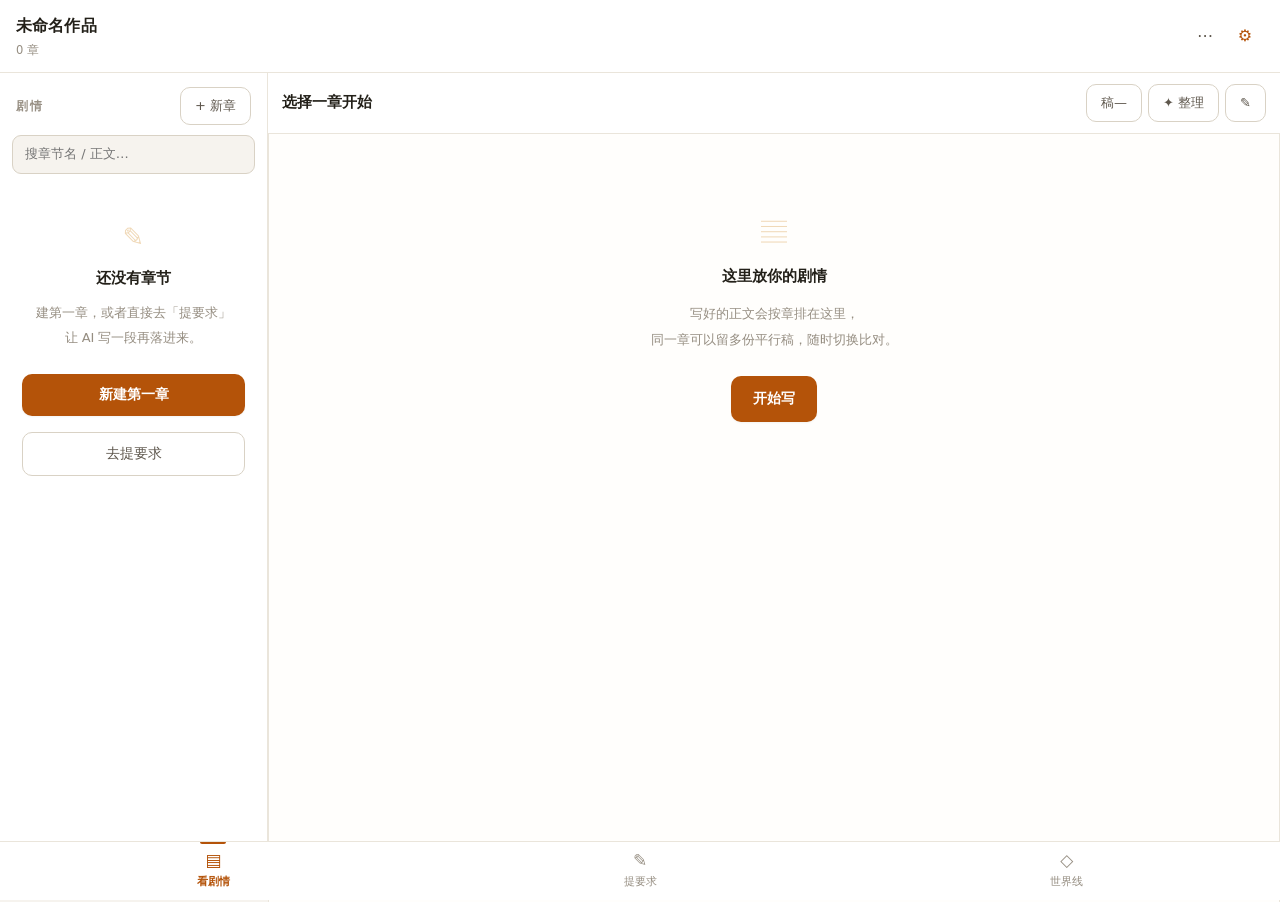
==== commit b2a690d2: "feat: 临文录 v1.0 —— 三模块前端创作台 看剧情 / 提要求 / 世界线与设定。 纯前端零依赖单文件，数据存本地，可离线使用。" ====
--- a/index.html
+++ b/index.html
@@ -1,4 +1,4 @@
-<!-- 临文录 · 由 build.js 生成，请勿直接编辑；改 src/ 后重新构建 · build 2026-10-16 08:26 -->
+<!-- 临文录 · 由 build.js 生成，请勿直接编辑；改 src/ 后重新构建 · build 2026-10-16 08:41 -->
 <!DOCTYPE html>
 <html lang="zh-CN">
 <head>
@@ -707,19 +707,7 @@
 }
 .flavorhit__fix { font-size: 12px; color: var(--ink-3); }
 
-/* 新名字的证据句 */
-.nameblock { border-bottom: 1px solid var(--line); }
-.nameblock .namerow { border-bottom: none; }
-.namerow { display: flex; align-items: center; gap: 10px; padding: 12px 2px; }
-.namerow__k { flex: 1; font-size: 14px; font-weight: 550; }
-.namerow__n { font-size: 11.5px; color: var(--ink-3); font-family: var(--mono); }
-.namequote {
-  padding: 0 0 12px 27px;
-  font-size: 12.5px; color: var(--ink-3); line-height: 1.85;
-  font-family: var(--serif);
-}
-
-/* 设定里的正文佐证 */
+/* 引用块：整理本章时列出疑似重复的段落 */
 .quotebox {
   padding: 11px 13px; border-radius: var(--r);
   background: var(--bg); border: 1px dashed var(--line-2);
@@ -929,7 +917,7 @@
   .selbar { max-width: calc(100% - 16px); }
 }
 </style>
-<meta name="build" content="2026-10-16 08:26">
+<meta name="build" content="2026-10-16 08:41">
 <meta http-equiv="Cache-Control" content="no-cache, no-store, must-revalidate">
 </head>
 <body>
@@ -1100,9 +1088,12 @@
 
   function blankConfig() {
     return {
+      apiType: 'openai',           // openai（兼容）/ anthropic（Claude 原生）
+      provider: 'deepseek',        // 上次选的厂家，只用来回显
       apiBase: 'https://api.deepseek.com/v1',
       apiKey: '',
       model: 'deepseek-chat',
+      maxTokens: 4096,             // Claude 协议必填；其他协议不发送
       temperature: DEFAULT_TEMP,
       freqPenalty: DEFAULT_FREQ,    // 用词重复惩罚：正值让模型少用已经用过的词（治"雷同"最直接）
       presPenalty: DEFAULT_PRES,    // 话题新鲜度：正值鼓励说新的东西，而不是绕回旧内容
@@ -1114,9 +1105,8 @@
       lastCommit: 'append',
       targetWords: 800,
       theme: 'light',
-      deai: true,          // 每次生成都注入「去 AI 味铁律」
+      deai: true,          // 每次生成都注入「写作铁律」
       deaiRules: '',       // 作者自己追加的禁令（会拼在铁律后面）
-      autoSetting: true,   // 写到新人物/地点时，后台自动收录并把说明写完整
     };
   }
 
@@ -1130,7 +1120,6 @@
       settings: [],
       lines: [],
       chat: [],
-      ignored: [],          // 用户拒绝过的名字（每本书独立）
       createdAt: Date.now(),
       at: Date.now(),
     };
@@ -1171,7 +1160,6 @@
       kind: str(s && s.kind, '设定'),
       name: str(s && s.name, '未命名'),
       desc: str(s && s.desc),
-      quotes: arr(s && s.quotes).map(String).filter(Boolean).slice(0, 6),
       at: num(s && s.at, Date.now()),
     };
   }
@@ -1210,7 +1198,6 @@
     out.settings = arr(b && b.settings).map(normSetting);
     out.lines = arr(b && b.lines).map(normLine);
     out.chat = arr(b && b.chat).map(normMsg).filter((m) => m.text !== '');
-    out.ignored = arr(b && b.ignored).map(String).filter(Boolean).slice(0, 500);
     return out;
   }
 
@@ -1233,7 +1220,7 @@
         genre: raw.book && raw.book.genre,
         desc: raw.book && raw.book.desc,
         chapters: raw.chapters, settings: raw.settings, lines: raw.lines,
-        chat: raw.chat, ignored: raw.ignored,
+        chat: raw.chat,
       });
       out.books = [b];
       out.activeBookId = b.id;
@@ -1455,15 +1442,12 @@
     },
   };
 
-  /* ── 设定 ── */
+  /* ── 设定 ──
+     只由作者手动增删改。这里没有任何自动识别、自动补全的入口。 */
   const setting = {
     all: () => book().settings,
-    add({ kind = '设定', name = '', desc = '', quotes = [] } = {}) {
-      const s = {
-        id: uid(), kind, name, desc,
-        quotes: arr(quotes).map(String).filter(Boolean).slice(0, 6),
-        at: Date.now(),
-      };
+    add({ kind = '设定', name = '', desc = '' } = {}) {
+      const s = { id: uid(), kind, name, desc, at: Date.now() };
       book().settings.unshift(s);
       touch('setting-add', s);
       return s;
@@ -1483,34 +1467,6 @@
       touch('setting-remove', { id });
       return true;
     },
-    addQuotes(id, lines) {
-      const s = book().settings.find((x) => x.id === id);
-      if (!s) return null;
-      const set = new Set(s.quotes || []);
-      arr(lines).forEach((l) => { const t = String(l).trim(); if (t) set.add(t); });
-      s.quotes = [...set].slice(-6);
-      touch('setting-update', s);
-      return s;
-    },
-    ignoreName(name) {
-      const n = String(name || '').trim();
-      if (!n) return false;
-      const b = book();
-      if (b.ignored.includes(n)) return false;
-      b.ignored.push(n);
-      touch('setting-ignore', { name: n });
-      return true;
-    },
-    isIgnored(name) { return book().ignored.includes(String(name || '').trim()); },
-    ignoredNames() { return book().ignored; },
-    /** 清掉自动收录的条目（作者自己加的不动） */
-    clearAuto() {
-      const b = book();
-      const before = b.settings.length;
-      b.settings = b.settings.filter((s) => !s.auto);
-      touch('setting-clear');
-      return before - b.settings.length;
-    },
     /** 全清 */
     clearAll() {
       const b = book();
@@ -1518,11 +1474,6 @@
       b.settings = [];
       touch('setting-clear');
       return n;
-    },
-    unignore(name) {
-      const b = book();
-      b.ignored = b.ignored.filter((x) => x !== name);
-      touch('setting-ignore', { name });
     },
   };
 
@@ -1981,6 +1932,86 @@
    ① 上下文装配（按预算挑料，可预览）② 流式调用 ③ 失败降级到「可复制提示词」
    ════════════════════════════════════════════ */
 
+/* ════════════════════════════════════════════
+   临文录 · 模型接入
+   参考原作者的做法：把「接口协议 / 地址 / 模型 / 密钥」拆成四个独立字段，
+   而不是写死一家。协议只有两种，但覆盖了绝大多数服务：
+     openai    —— /chat/completions，OpenAI 兼容（DeepSeek、Kimi、GLM、通义、方舟、硅基流动、Ollama…）
+     anthropic —— /messages，Claude 原生协议（头、system、流格式都不一样）
+   ════════════════════════════════════════════ */
+
+/** 厂家预设：选一个就把地址和常用模型带出来，也可以完全自己填 */
+const Providers = [
+  {
+    id: 'deepseek', name: 'DeepSeek 深度求索', type: 'openai',
+    base: 'https://api.deepseek.com/v1',
+    models: ['deepseek-chat', 'deepseek-reasoner'],
+    note: '国内直连、便宜，默认选它',
+  },
+  {
+    id: 'moonshot', name: '月之暗面 Kimi', type: 'openai',
+    base: 'https://api.moonshot.cn/v1',
+    models: ['kimi-k2-0905-preview', 'moonshot-v1-128k', 'moonshot-v1-32k', 'moonshot-v1-8k'],
+    note: '长上下文见长',
+  },
+  {
+    id: 'zhipu', name: '智谱 GLM', type: 'openai',
+    base: 'https://open.bigmodel.cn/api/paas/v4',
+    models: ['glm-4-plus', 'glm-4-air', 'glm-4-flash'],
+    note: 'glm-4-flash 有免费额度',
+  },
+  {
+    id: 'qwen', name: '阿里通义千问', type: 'openai',
+    base: 'https://dashscope.aliyuncs.com/compatible-mode/v1',
+    models: ['qwen-max', 'qwen-plus', 'qwen-turbo', 'qwen3-max'],
+    note: '长文本处理稳',
+  },
+  {
+    id: 'ark', name: '火山方舟 豆包', type: 'openai',
+    base: 'https://ark.cn-beijing.volces.com/api/v3',
+    models: ['doubao-pro-32k', 'doubao-1-5-pro-32k-250115'],
+    note: '模型名要填接入点 ID，形如 ep-xxxx',
+  },
+  {
+    id: 'silicon', name: '硅基流动 SiliconFlow', type: 'openai',
+    base: 'https://api.siliconflow.cn/v1',
+    models: ['deepseek-ai/DeepSeek-V3', 'Qwen/Qwen2.5-72B-Instruct', 'deepseek-ai/DeepSeek-R1'],
+    note: '一个 Key 调很多开源模型',
+  },
+  {
+    id: 'modelscope', name: '魔搭 ModelScope', type: 'openai',
+    base: 'https://api-inference.modelscope.cn/v1',
+    models: ['Qwen/Qwen3-235B-A22B-Instruct-2507', 'deepseek-ai/DeepSeek-V3.1'],
+    note: '作者自己用的就是这个',
+  },
+  {
+    id: 'openai', name: 'OpenAI', type: 'openai',
+    base: 'https://api.openai.com/v1',
+    models: ['gpt-4o', 'gpt-4o-mini', 'gpt-4.1', 'gpt-4.1-mini'],
+    note: '需要能连上',
+  },
+  {
+    id: 'anthropic', name: 'Anthropic Claude', type: 'anthropic',
+    base: 'https://api.anthropic.com/v1',
+    models: ['claude-sonnet-4-5-20250929', 'claude-opus-4-1-20250805', 'claude-3-5-haiku-20241022'],
+    note: '原生协议（不是 OpenAI 兼容），系统会走 /messages',
+  },
+  {
+    id: 'gemini', name: 'Google Gemini', type: 'openai',
+    base: 'https://generativelanguage.googleapis.com/v1beta/openai',
+    models: ['gemini-2.5-pro', 'gemini-2.5-flash'],
+    note: '用的是它的 OpenAI 兼容口',
+  },
+  {
+    id: 'ollama', name: '本地 Ollama', type: 'openai',
+    base: 'http://localhost:11434/v1',
+    models: ['qwen2.5:14b', 'llama3.1:8b', 'gemma2:9b'],
+    note: '不用 Key，但得先在本机跑起来',
+    noKey: true,
+  },
+  { id: 'custom', name: '自定义 / 其他中转', type: 'openai', base: '', models: [], note: '地址和模型自己填' },
+];
+
 const AI = (() => {
   const cut = (s, n) => {
     s = String(s || '');
@@ -2225,52 +2256,6 @@
     ];
   }
 
-  /* ── 设定补全：**记录，不是创作** ──
-     上一版这里写的是"原文没写就以常理补足"，结果模型开始自由发挥，
-     给角色乱加外貌、乱编关系 —— 既不像话又白烧 token。
-     现在只有一个动作：把正文里已经写到的信息摘出来。正文没写的，一个字都不加。 */
-  const KIND_GUIDE = {
-    人物: ['容貌', '身材', '性格', '说话习惯', '和别人的关系'],
-    地点: ['位置与环境', '不同时段的样子', '气氛'],
-    物件: ['外形与材质', '来历', '作用'],
-    规则: ['内容', '适用范围', '限制', '代价'],
-    设定: ['是什么', '怎么运作', '对故事的影响'],
-  };
-
-  function buildEnrichMessages(setting, opts = {}) {
-    const kind = setting.kind || '人物';
-    const dims = KIND_GUIDE[kind] || KIND_GUIDE.人物;
-    const bk = Store.books.current();
-    const seen = (setting.quotes || []).filter(Boolean).slice(0, 6);
-
-    const sys = [
-      '你是小说设定**记录员**，不是作者。',
-      '',
-      '**唯一任务：把正文里已经写到的信息摘出来，整理成条目。**',
-      '· 只写下面【正文片段】里明确出现过的内容',
-      '· **没写到的项，整行省略**（不要写"未提及""暂无"，不要推测，不要补全）',
-      '· 严禁编造：外貌、身材、经历、关系、性格，正文没写就一律不写',
-      '· 不许用「可能」「似乎」「大概」「应该是」这类猜测口气',
-      '· 每项一行，格式「· 项目：内容」，一句话说完，不要展开',
-      '· 不要标题、不要解释、不要分点套分点、不要 markdown 标记',
-      '',
-      '如果正文里关于这个条目几乎什么都没写，就**只输出一行或直接输出「（正文暂无）」**。宁可少写，不许编。',
-    ].join('\n');
-
-    const user = [
-      `【作品】《${bk.title}》${bk.genre ? ' · ' + bk.genre : ''}`,
-      `【条目】${setting.name}（${kind}）`,
-      `需要留意的项：${dims.join(' / ')}（正文写了哪项就记哪项）`,
-      seen.length
-        ? `【正文片段（这是唯一依据）】\n${seen.map((q) => '· ' + q).join('\n')}`
-        : '【正文片段】（空）',
-      '',
-      '请只根据上面的片段，摘出这个条目的信息。',
-    ].join('\n\n');
-
-    return [{ role: 'system', content: sys }, { role: 'user', content: user }];
-  }
-
   /* ── 只生成提示词（降级用） ── */
   function buildPromptOnly(opts) {
     return buildMessages(opts).map((m) => {
@@ -2279,36 +2264,85 @@
     }).join('\n\n');
   }
 
+  /* ── 请求装配：两种协议的差异全部收在这里 ──
+     加一家新厂家只要往 Providers 里加一条，不用碰下面的代码。 */
+  function buildRequest(cfg, messages, opts = {}) {
+    const type = cfg.apiType || 'openai';
+    const base = String(cfg.apiBase || '').replace(/\/+$/, '');
+    const temp = Number.isFinite(+opts.temperature) ? +opts.temperature : (Number(cfg.temperature) || 0.9);
+
+    if (type === 'anthropic') {
+      // Claude 原生协议：system 是顶层字段、头用 x-api-key、必须给 max_tokens
+      const sys = messages.filter((m) => m.role === 'system').map((m) => m.content).join('\n\n');
+      const rest = messages.filter((m) => m.role !== 'system').map((m) => ({
+        role: m.role === 'assistant' ? 'assistant' : 'user',
+        content: m.content,
+      }));
+      return {
+        url: /\/messages$/.test(base) ? base : base + '/messages',
+        headers: {
+          'Content-Type': 'application/json',
+          'x-api-key': cfg.apiKey,
+          'anthropic-version': '2023-06-01',
+          'anthropic-dangerous-direct-browser-access': 'true',   // 不加这个浏览器会被 CORS 拦掉
+        },
+        body: {
+          model: cfg.model,
+          system: sys,
+          messages: rest,
+          max_tokens: Number(cfg.maxTokens) || 4096,
+          temperature: Math.min(temp, 1),    // Claude 的温度上限是 1
+          stream: true,
+        },
+      };
+    }
+
+    // OpenAI 兼容（绝大多数厂家走这条）
+    const body = { model: cfg.model, messages, stream: true, temperature: temp };
+    // 采样层面的防重复：光靠提示词压不住"每次都差不多"，这两个参数直接改概率分布
+    if (Number.isFinite(+cfg.freqPenalty) && +cfg.freqPenalty !== 0) body.frequency_penalty = +cfg.freqPenalty;
+    if (Number.isFinite(+cfg.presPenalty) && +cfg.presPenalty !== 0) body.presence_penalty = +cfg.presPenalty;
+    return {
+      url: /\/chat\/completions$/.test(base) ? base : base + '/chat/completions',
+      headers: { 'Content-Type': 'application/json', 'Authorization': 'Bearer ' + cfg.apiKey },
+      body,
+    };
+  }
+
+  /** 从一条 SSE 里取出这段新增的文字（两种协议的事件形状不一样） */
+  function pickDelta(type, j) {
+    if (type === 'anthropic') {
+      if (j.type === 'content_block_delta' && j.delta) return j.delta.text || '';
+      return '';
+    }
+    const d = j.choices && j.choices[0] && j.choices[0].delta;
+    return (d && (d.content ?? d.reasoning_content)) || '';
+  }
+
   /* ── 流式调用 ── */
   async function generate(opts) {
     const { onDelta, signal } = opts;
     const st = Store.get();
     const cfg = st.config;
-    if (!cfg.apiKey) throw new Error('还没填 API Key —— 点右上「⋯ → 模型设置」');
-
-    const base = String(cfg.apiBase || '').replace(/\/+$/, '');
-    const url = /\/chat\/completions$/.test(base) ? base : base + '/chat/completions';
-    const body = {
-      model: cfg.model,
-      messages: opts.messages || buildMessages(opts),
-      stream: true,
-      temperature: Number.isFinite(+opts.temperature) ? +opts.temperature : (Number(cfg.temperature) || 0.9),
-    };
-    // 采样层面的防重复：光靠提示词压不住"每次都差不多"，这两个参数直接改概率分布
-    if (Number.isFinite(+cfg.freqPenalty) && +cfg.freqPenalty !== 0) body.frequency_penalty = +cfg.freqPenalty;
-    if (Number.isFinite(+cfg.presPenalty) && +cfg.presPenalty !== 0) body.presence_penalty = +cfg.presPenalty;
+    const type = cfg.apiType || 'openai';
+    if (!cfg.apiKey && type !== 'ollama') {
+      throw new Error('还没填 API Key —— 点右上「⋯ → 模型设置」');
+    }
+    if (!cfg.model) throw new Error('还没选模型 —— 点右上「⋯ → 模型设置」');
+
+    const req = buildRequest(cfg, opts.messages || buildMessages(opts), opts);
 
     let res;
     try {
-      res = await fetch(url, {
+      res = await fetch(req.url, {
         method: 'POST',
-        headers: { 'Content-Type': 'application/json', 'Authorization': 'Bearer ' + cfg.apiKey },
-        body: JSON.stringify(body),
+        headers: req.headers,
+        body: JSON.stringify(req.body),
         signal,
       });
     } catch (e) {
       const err = new Error('连接失败：' + (e && e.message || e) +
-        '\n可能是浏览器跨域限制或网络问题。可点「复制提示词」拿到完整请求，粘贴到任意 AI 里。');
+        '\n\n可能是：① 地址填错 ② 浏览器跨域被拦 ③ 网络不通。\n可以点「复制提示词」，把请求粘到任意 AI 里先写着。');
       err.code = 'NETWORK';
       throw err;
     }
@@ -2316,14 +2350,21 @@
     if (!res.ok) {
       let detail = '';
       try { detail = (await res.text()).slice(0, 400); } catch (_) { }
-      const e = new Error(`接口返回 ${res.status}${res.statusText ? ' ' + res.statusText : ''}\n${detail}`);
+      let hint = '';
+      if (res.status === 401 || res.status === 403) hint = '\n→ 多半是 Key 不对，或者 Key 跟这个厂家不匹配。';
+      else if (res.status === 404) hint = '\n→ 地址或模型名不对。检查一下厂家的 Base URL 和模型名。';
+      else if (res.status === 400) hint = '\n→ 请求被拒：常见是模型名错，或者这个厂家不支持某些参数（试试把「重复惩罚」「新鲜度」调成 0）。';
+      else if (res.status === 429) hint = '\n→ 触发限流或余额不足。';
+      const e = new Error(`接口返回 ${res.status}${res.statusText ? ' ' + res.statusText : ''}${hint}\n${detail}`);
       e.code = 'HTTP';
       throw e;
     }
 
     if (!res.body) {  // 某些环境不支持流
       const j = await res.json();
-      const txt = j?.choices?.[0]?.message?.content || '';
+      const txt = type === 'anthropic'
+        ? ((j.content || [])[0] || {}).text || ''
+        : (j.choices?.[0]?.message?.content || '');
       onDelta && onDelta(txt);
       return txt;
     }
@@ -2347,8 +2388,7 @@
         if (payload === '[DONE]') continue;
         try {
           const j = JSON.parse(payload);
-          const d = j.choices?.[0]?.delta;
-          const piece = (d && (d.content ?? d.reasoning_content)) || '';
+          const piece = pickDelta(type, j);
           if (piece) { full += piece; onDelta && onDelta(piece); }
         } catch (_) { /* 忽略半截 JSON */ }
       }
@@ -2360,14 +2400,19 @@
   async function probe() {
     const st = Store.get();
     const cfg = st.config;
-    if (!cfg.apiKey) return { ok: false, reason: '未填 API Key' };
-    const base = String(cfg.apiBase || '').replace(/\/+$/, '');
-    const url = /\/chat\/completions$/.test(base) ? base : base + '/chat/completions';
+    const type = cfg.apiType || 'openai';
+    if (!cfg.apiKey && type !== 'ollama') return { ok: false, reason: '未填 API Key' };
+    if (!cfg.model) return { ok: false, reason: '未填模型名' };
+
+    const req = buildRequest(cfg, [{ role: 'user', content: 'ping' }], { temperature: 0 });
+    req.body.stream = false;
+    if (type === 'anthropic') req.body.max_tokens = 8;
+    else req.body.max_tokens = 8;
     try {
-      const res = await fetch(url, {
+      const res = await fetch(req.url, {
         method: 'POST',
-        headers: { 'Content-Type': 'application/json', 'Authorization': 'Bearer ' + cfg.apiKey },
-        body: JSON.stringify({ model: cfg.model, messages: [{ role: 'user', content: 'ping' }], max_tokens: 4, stream: false }),
+        headers: req.headers,
+        body: JSON.stringify(req.body),
       });
       if (!res.ok) return { ok: false, reason: `HTTP ${res.status}：${(await res.text()).slice(0, 200)}` };
       return { ok: true };
@@ -2376,153 +2421,11 @@
     }
   }
 
-  /* ── 从正文里认名字：给「新角色入库」用 ──
-     中文人名没有形态标记，只能靠字头 + 上下文。策略是宁可漏、不可错：
-     ① 只认百家姓与「老/小/阿」这类称呼头；② 必须出现在词首（前面是标点或开头）；
-     ③ 末字不能是虚词动词（否则「老陈把」会被人当成名字）；④ 全文出现 ≥2 次才算候选。
-     结果只是「建议」，要用户勾选后才入库 —— 不自动写。 */
-  const SURNAMES = '赵钱孙李周吴郑王冯陈褚卫蒋沈韩杨朱秦尤许何吕施张孔曹严华金魏陶姜戚谢邹喻柏水窦章云苏潘葛奚范彭郎鲁韦昌马苗凤花方俞任袁柳酆鲍史唐费廉岑薛雷贺倪汤滕殷罗毕郝邬安常乐于时傅皮卞齐康伍余元卜顾孟平黄和穆萧尹姚邵湛汪祁毛禹狄米贝明臧计伏成戴谈宋茅庞熊纪舒屈项祝董梁杜阮蓝闵席季麻强贾路娄危江童颜郭梅盛林刁钟徐邱骆高夏蔡田樊胡凌霍虞万支柯昝管卢莫'
-    + '经房裘缪干解应宗丁宣贲邓郁单杭洪包诸左石崔吉钮龚程嵇邢滑裴陆荣翁荀羊於惠甄麹家封芮羿储靳汲邴糜松'
-    + '井段富巫乌焦巴弓牧隗山谷车侯宓蓬全郗班仰秋仲伊宫宁仇栾暴甘钭厉戎祖武符刘景詹束龙叶幸司韶郜黎蓟薄'
-    + '印宿白怀蒲邰从鄂索咸籍赖卓蔺屠蒙池乔阴胥能苍双闻莘党翟谭贡劳逄姬申扶堵冉宰郦雍郤璩桑桂濮牛寿通'
-    + '边扈燕冀郏浦尚农温别庄晏柴瞿阎充慕连茹习宦艾鱼容向古易慎戈廖庾终暨居衡步都耿满弘匡国文寇广禄阙东'
-    + '欧殳沃利蔚越夔隆师巩厍聂晁勾敖融冷訾辛阚那简饶空曾毋沙乜养鞠须丰巢关蒯相查后红游竺权逯盖益桓公'
-    + '老小阿大';   // 最后四个是称呼头：老陈、小李、阿棠、大刘
-  const STOPCHAR = new Set(('把被让给和跟向从又也都没很才就还只像似乎便即这里那着你我他她它们的是了在有不之与其并且但因为所以如果虽然'
-    + '说道问答笑走来去站坐看想听见叫喊吃喝拉睡望盯摇点抓拿放推拉踢打').split(''));
-  const STOP = new Set(['黄金', '白天', '马上', '高大', '温柔', '江南', '风景', '行李', '手掌', '树木', '花样', '毛病', '程度', '程序', '的确', '仿佛', '石头', '安静', '常常', '通常', '平静', '外面', '上面', '下面', '里面', '前面', '后面', '旁边', '周围', '对方', '结果', '原因', '情况', '时候', '地方', '东西', '事情', '样子', '心里', '眼神', '声音', '问题', '办法', '世界', '人生', '男人', '女人', '孩子', '老人', '学生', '老师', '医生', '警察', '老板', '经理', '司机', '服务',
-    '小时', '小心', '小说', '小学', '小气', '小鬼', '老练', '老实', '老是', '老大', '老家', '老百姓', '大爷', '大方', '大家', '大声', '大约', '大量', '大力', '大门', '大多数',
-    '文明', '文章', '文化', '天气', '风度', '风格', '风景', '风里', '高处', '高兴', '高手', '高处', '市场', '市里', '安全', '面子', '个子', '影子', '影子', '日子', '样子', '曲子', '嗓子',
-    '于是', '终于', '关于', '由于', '对于', '至于', '甚至', '尤其', '曾经', '已经', '立刻', '马上', '忽然', '突然', '果然', '竟然', '居然', '虽然', '固然',
-    '马路', '马上', '道路', '路口', '门口', '巷口', '街口', '出口', '入口', '窗口', '港口', '借口', '伤口', '开口',
-    '白天', '白天', '白色', '白菜', '白发', '白酒', '明白', '坦白', '空白',
-    '空气', '空白', '抽空', '天空', '星空', '太空', '高空',
-    '黄金', '黄土', '黄昏', '黄河', '黄河', '黄沙',
-    '林子', '林里', '林中', '森林', '树林',
-    '沈默', '沉着', '沉着']);
-
-  /** 名字附近出现这些字，才像是在写"人" */
-  const HUMAN_CTX = /[说道问答喊叫哭笑走来去站坐看想听望盯点摇抬低转沉默咬回身手动]/;
-
-  /** 两个名字是不是同一个人的不同叫法（老陈 / 陈） */
-  function similarName(a, b) {
-    const x = String(a || '').trim(), y = String(b || '').trim();
-    if (!x || !y) return false;
-    if (x === y) return true;
-    if (x.length >= 2 && y.length >= 2 && Math.abs(x.length - y.length) <= 1) {
-      return x.includes(y) || y.includes(x);
-    }
-    return false;
-  }
-
-  /**
-   * 从正文里认名字，并带回「证据句」——
-   * 只有名字没用，设定要能长出内容，所以把这个人出现过的原句一起带出来。
-   * 返回 [{ name, n, quotes:[原句…] }]
-   */
-  function extractNames(text, known) {
-    const src = String(text || '');
-    if (src.length < 12) return [];
-    const knownSet = new Set(known || []);
-    const count = new Map();
-    const quotes = new Map();
-    const human = new Map();     // 「像人」的证据数，用来滤掉"高大""安静"这类词
-
-    const sentences = src.split(/(?<=[。！？!?…\n])/).map((s) => s.trim()).filter(Boolean);
-
-    for (const sent of sentences) {
-      const seenHere = new Set();
-      for (let i = 0; i < sent.length; i++) {
-        if (SURNAMES.indexOf(sent[i]) < 0) continue;
-        if (i > 0 && /[\u4e00-\u9fa5]/.test(sent[i - 1])) continue;
-
-        let name = null;
-        for (const len of [3, 2]) {          // 先试三字，末字是虚词就退回两字
-          const cand = sent.slice(i, i + len);
-          if (cand.length < len) continue;
-          if (!/^[\u4e00-\u9fa5]+$/.test(cand)) continue;
-          if (STOPCHAR.has(cand[cand.length - 1])) continue;
-          name = cand;
-          break;
-        }
-        if (!name || STOP.has(name) || knownSet.has(name)) continue;
-
-        if (!seenHere.has(name)) {
-          seenHere.add(name);
-          count.set(name, (count.get(name) || 0) + 1);
-
-          const around = sent.slice(Math.max(0, i - 2), i + name.length + 4);
-          const after = sent.slice(i + name.length, i + name.length + 1);
-          if (HUMAN_CTX.test(around)) human.set(name, (human.get(name) || 0) + 1);
-          if (/^[「『"]/.test(after)) human.set(name, (human.get(name) || 0) + 1);
-
-          const arr = quotes.get(name) || [];
-          if (arr.length < 3 && !arr.includes(sent)) arr.push(sent);
-          quotes.set(name, arr);
-        }
-        i += name.length - 1;
-      }
-    }
-
-    // ── 地名：不走姓氏那条路，靠后缀认 ──
-    // 「青石巷」「东堤码头」这种根本没有姓氏，用姓氏表永远匹配不到。
-    const PLACE_TAILS = '村|镇|城|街|巷子|巷|港|码头|山|河|湖|海|店|楼|院|堂|馆|宅|府|寺|庙|桥|大道|路|谷|原|岛|洲|关|驿|站|园|苑|坊|湾|岭|峰|溪|滩|坪|坡';
-    const placeRe = new RegExp(`([\\u4e00-\\u9fa5]{1,3})(${PLACE_TAILS})`, 'g');
-    let pm;
-    while ((pm = placeRe.exec(src)) !== null) {
-      const name = pm[1] + pm[2];
-      if (name.length < 2 || name.length > 5) continue;
-      if (STOP.has(name) || knownSet.has(name)) continue;
-      count.set(name, (count.get(name) || 0) + 1);
-      human.set(name, (human.get(name) || 0) + 1);      // 有地名后缀本身就够
-      if (!quotes.has(name)) {
-        const at = src.lastIndexOf('。', pm.index);
-        const head = at >= 0 ? at + 1 : Math.max(0, pm.index - 12);
-        const end = src.indexOf('。', pm.index + name.length);
-        const sent = src.slice(head, end === -1 ? pm.index + name.length + 8 : end + 1).trim();
-        if (sent) quotes.set(name, [sent]);
-      }
-    }
-
-    return [...count.entries()]
-      .filter(([name, n]) => n >= 2 && (human.get(name) || 0) >= 1)   // 出现过两次以上，且至少有"像人"的上下文
-      .sort((a, b) => b[1] - a[1])
-      .slice(0, 8)
-      .map(([name, n]) => ({ name, n, quotes: quotes.get(name) || [] }));
-  }
-
-  /** 扫一批文本，找出「还值得问一句」的名字：
-      已经在设定里的（含"老陈/陈"这种叫法差异）不问，用户拒绝过的不问。 */
-  function findNewNames(text) {
-    const known = Store.setting.all().map((s) => s.name);
-    const ignored = Store.setting.ignoredNames();
-    return extractNames(text, [])
-      .filter((x) => {
-        if (ignored.includes(x.name)) return false;
-        if (known.some((k) => similarName(k, x.name))) return false;
-        return true;
-      });
-  }
-
-  /** 反过来：从文本里给「已经入库的名字」收集原句，用来补佐证 */
-  function quotesFor(text, names) {
-    const src = String(text || '');
-    if (!src) return {};
-    const sentences = src.split(/(?<=[。！？!?…\n])/).map((s) => s.trim()).filter(Boolean);
-    const out = {};
-    (names || []).forEach((n) => {
-      const name = String(n || '').trim();
-      if (name.length < 2) return;
-      const hit = sentences.filter((s) => s.includes(name));
-      if (hit.length) out[name] = hit.slice(0, 3);
-    });
-    return out;
-  }
-
   return {
-    buildContext, buildMessages, buildPromptOnly, buildSmoothMessages, buildEnrichMessages,
-    buildDeaiMessages, DEAI_RULES,
-    generate, probe, cut, extractNames, findNewNames, quotesFor,
+    buildContext, buildMessages, buildPromptOnly, buildSmoothMessages,
+    buildDeaiMessages, buildRequest, pickDelta,
+    DEAI_RULES, PROVIDERS: Providers,
+    generate, probe, cut,
   };
 })();
 
@@ -3581,15 +3484,6 @@
         Store.chat.markClipped(m.id);
         Store.chat.attach(m.id, ch.id);   // 落盘后才算真属于这一章
 
-        // 顺带把「已经在库里的角色」的新原句补成佐证，设定会自己长厚
-        const known = Store.setting.all();
-        const q = AI.quotesFor(m.text, known.map((s) => s.name));
-        let added = 0;
-        Object.keys(q).forEach((name) => {
-          const s = known.find((x) => x.name === name);
-          if (s) { Store.setting.addQuotes(s.id, q[name]); added++; }
-        });
-
         App.closeSheet(); renderFlow();
         if (ReadView) ReadView.refresh();
 
@@ -3597,11 +3491,8 @@
           Store.config.set({ commitMode: 'auto' });
           App.toast('已设置：以后直接续接到末尾');
         } else {
-          App.toast(`已写进 ${ch.title}${added ? ` · 顺带补了 ${added} 条设定佐证` : ''}`, 2400);
+          App.toast(`已写进 ${ch.title}`, 2400);
         }
-
-        // 静默吸收新名字并补全设定 —— 作者不需要知道这个过程
-        absorbNames(m.text);
       };
 
       r.querySelectorAll('.cm-opt').forEach((b) => b.onclick = () => doCommit(b.dataset.k));
@@ -3619,40 +3510,7 @@
     Store.chat.attach(m.id, ch.id);
     if (ReadView) ReadView.refresh();
     App.toast('已自动写进 ' + ch.title + '（可在设置里关掉）', 2400);
-    absorbNames(m.text);
-  }
-
-  /* ── 新名字：静默收录 ──
-     作者要的是"先立住人、再写剧情"，所以入库与补全都不打扰他。
-     但**只收有戏份的**：露一面的路人、一次性的地名不收 —— 收进来也是垃圾。
-     补全用的依据只有正文原句，模型只做摘录，正文没写的不许编。 */
-  function absorbNames(text) {
-    if (Store.get().config.autoSetting === false) return;
-    let names = [];
-    try { names = AI.findNewNames(text); } catch (_) { return; }
-    if (!names.length) return;
-
-    // 至少出现 3 次才算"这个角色有戏"，一次两次的是路人
-    const main = names.filter((x) => x.n >= 3);
-    if (!main.length) return;
-
-    const PLACE = /(村|镇|城|街|巷|港|码头|山|河|湖|海|店|楼|院|堂|馆|宅|府|寺|庙|桥|路|道|谷|原|岛|洲|关|驿|站)$/;
-    const ids = main.slice(0, 2).map((x) => Store.setting.add({   // 一次最多两条，省 token
-      kind: PLACE.test(x.name) ? '地点' : '人物',
-      name: x.name,
-      desc: '',
-      quotes: x.quotes || [],
-      auto: true,
-    }).id);
-
-    if (typeof WorldView !== 'undefined' && WorldView) {
-      (async () => {
-        for (const id of ids) await WorldView.fill(id);
-        WorldView.render();
-      })();
-    }
-  }
-
+  }
 
   /* ── 重新生成：同样的要求，换一种写法 ──
      光"再跑一次"没用 —— 上下文一模一样，模型会吐回几乎相同的文本，
@@ -3973,7 +3831,7 @@
   return {
     init, refreshAll, renderFlow, renderTarget, hint, captureSelection, send,
     toggleFind, openContext, openSegments, setReplyTo, setBaseText, clearReplyTo,
-    absorbNames, openCommit, openFlavor,
+    openCommit, openFlavor,
   };
 })();
 
@@ -4100,43 +3958,6 @@
       <div class="blank__title">没有匹配「${esc(filter)}」的条目</div>
       <div class="blank__acts"><button class="btn btn--ghost" data-clearfilter>清除搜索</button></div>
     </div>`;
-  }
-
-  /* ── 静默把一条设定的信息摘出来 ──
-     只做一件事：把正文里已经写到的摘出来。正文没写的，一个字都不加。
-     所以——没有正文依据就根本不调用模型，省 token。 */
-  async function fill(id) {
-    const s = Store.setting.all().find((x) => x.id === id);
-    if (!s) return null;
-    if (s.desc && s.desc.trim()) return null;                  // 已有内容不动
-    if (!s.quotes || !s.quotes.length) return null;             // 没有正文依据 → 不写，不花 token
-    if (!Store.config.ready()) return null;                     // 没配模型就安静跳过
-    try {
-      let acc = '';
-      const txt = await AI.generate({
-        messages: AI.buildEnrichMessages(s),
-        onDelta: (p) => { acc += p; },
-      });
-      const out = (txt || acc).trim();
-      if (!out || /^（?正文暂无）?$/.test(out)) return null;      // 模型说没什么可记，就别留空条目
-      Store.setting.update(id, { desc: out, auto: true });
-      return out;
-    } catch (e) {
-      console.warn('[设定] 摘录失败（不影响写作）', e);
-      return null;
-    }
-  }
-
-  /** 后台把还没有说明的条目补上，一次最多几条，避免一次烧太多 */
-  async function fillMissing(limit = 3) {
-    if (!Store.config.ready()) return 0;
-    const targets = Store.setting.all().filter((s) => !(s.desc || '').trim()).slice(0, limit);
-    let n = 0;
-    for (const s of targets) {
-      if (await fill(s.id)) n++;
-    }
-    if (n) render();
-    return n;
   }
 
   /* ── 编辑面板 ── */
@@ -4305,7 +4126,7 @@
     render();
   }
 
-  return { init, render, setPick, fill, fillMissing, editSetting };
+  return { init, render, setPick, editSetting };
 })();
 
 /* ─── js/app.js ─── */
@@ -4376,24 +4197,44 @@
     document.body.classList.remove('is-sheet');
   }
 
-  /* ── 设置：模型 ── */
+  /* ── 设置：模型 ──
+     每个厂家的地址、协议、模型名都不一样，所以先选厂家，再把地址和模型带出来。
+     选"自定义"就完全自己填 —— 预设只是省事，不是限制。 */
   function openModelSettings() {
     const c = Store.get().config;
-    const ready = Store.config.ready();
+    const providers = AI.PROVIDERS;
+    const cur = providers.find((p) => p.id === c.provider) || providers[providers.length - 1];
+    const modelList = cur.models || [];
+
     sheet('模型设置', `
       <div class="field">
-        <label class="field__label">接口地址（OpenAI 兼容）</label>
-        <input class="input" id="cfgBase" value="${esc(c.apiBase)}" placeholder="https://api.deepseek.com/v1">
-        <div class="field__hint">尾部可带或不带 <code>/chat/completions</code>，会自动补全。</div>
-      </div>
+        <label class="field__label">用哪一家</label>
+        <select class="select" id="cfgProvider">
+          ${providers.map((p) => `<option value="${p.id}" ${p.id === cur.id ? 'selected' : ''}>${esc(p.name)}</option>`).join('')}
+        </select>
+        <div class="field__hint" id="cfgProvNote">${esc(cur.note || '')}</div>
+      </div>
+
       <div class="field">
-        <label class="field__label">API Key</label>
-        <input class="input" id="cfgKey" type="password" value="${esc(c.apiKey)}" placeholder="sk-…">
+        <label class="field__label">模型</label>
+        <input class="input" id="cfgModel" value="${esc(c.model)}" placeholder="${esc(modelList[0] || '模型名')}">
+        <div class="chips" id="cfgModelList" style="padding-top:9px"></div>
+        <div class="field__hint" id="cfgModelHint">点上面任何一个直接换上，也可以自己敲。</div>
+      </div>
+
+      <div class="field">
+        <label class="field__label">接口地址</label>
+        <input class="input" id="cfgBase" value="${esc(c.apiBase)}" placeholder="${esc(cur.base || 'https://…')}">
+        <div class="field__hint">
+          尾部带不带 <code>/chat/completions</code> 都行，会自动补。<br>
+          协议：<b id="cfgTypeName">${c.apiType === 'anthropic' ? 'Claude 原生（/messages）' : 'OpenAI 兼容（/chat/completions）'}</b>
+        </div>
+      </div>
+
+      <div class="field">
+        <label class="field__label">API Key ${cur.noKey ? '（这家不用填）' : ''}</label>
+        <input class="input" id="cfgKey" type="password" value="${esc(c.apiKey)}" placeholder="${cur.noKey ? '不需要' : 'sk-…'}">
         <div class="field__hint">只存在这台设备的浏览器里，不会上传到别处。</div>
-      </div>
-      <div class="field">
-        <label class="field__label">模型名</label>
-        <input class="input" id="cfgModel" value="${esc(c.model)}" placeholder="deepseek-chat">
       </div>
       <div class="row">
         <div class="field">
@@ -4427,16 +4268,9 @@
       </button>
 
       <div class="sec-title">设定</div>
-      <label class="pickrow">
-        <input type="checkbox" id="cfgAutoSet" ${c.autoSetting === false ? '' : 'checked'}>
-        <span class="pickrow__k">后台自动收录设定并写完整说明</span>
-      </label>
       <div class="field__hint">
-        写到新的人物/地点时自动入库并把说明写全，过程不打扰你 —— 写完自己去设定页看就行。<br>
-        人物 → 外貌、脾气、口癖、和主角的关系<br>
-        地点 → 位置环境、不同时段的样子、气氛<br>
-        物件 → 外形材质、来历、作用<br>
-        规则 → 内容、适用范围、限制、代价
+        设定集只由你自己维护：在「世界线」页手动添加、编辑、删除。<br>
+        写正文时系统<b>不会</b>自动收录角色、也不会自动写说明。
       </div>
 
       <div class="sec-title">外观</div>
@@ -4483,11 +4317,49 @@
       <div class="field__hint" id="cfgOut" style="margin-top:10px">${ready ? '已配置' : '还没填 Key'}</div>
     `, (r) => {
       const g = (id) => r.querySelector(id);
+
+      /* 厂家 → 自动带出地址、协议、模型 */
+      const provSel = g('#cfgProvider');
+      const baseInput = g('#cfgBase');
+      const modelInput = g('#cfgModel');
+      const noteBox = g('#cfgProvNote');
+      const modelHint = g('#cfgModelHint');
+      const modelChips = g('#cfgModelList');
+      const typeName = g('#cfgTypeName');
+      const keyInput = g('#cfgKey');
+
+      function fillProvider(p, replaceValues) {
+        if (!p) return;
+        noteBox.textContent = p.note || '';
+        if (replaceValues) {
+          if (p.id !== 'custom') baseInput.value = p.base || '';
+          if (p.models && p.models.length) modelInput.value = p.models[0];
+        }
+        modelInput.placeholder = (p.models && p.models[0]) || '模型名';
+        typeName.textContent = p.type === 'anthropic'
+          ? 'Claude 原生（/messages）' : 'OpenAI 兼容（/chat/completions）';
+        keyInput.placeholder = p.noKey ? '不需要' : 'sk-…';
+        const list = p.models || [];
+        modelChips.innerHTML = list
+          .map((m) => `<button type="button" class="chip-btn" data-m="${esc(m)}">${esc(m)}</button>`).join('');
+        modelChips.querySelectorAll('[data-m]').forEach((b) => {
+          if (b.dataset.m === modelInput.value) b.classList.add('is-on');
+          b.onclick = () => {
+            modelInput.value = b.dataset.m;
+            modelChips.querySelectorAll('[data-m]').forEach((x) => x.classList.toggle('is-on', x === b));
+          };
+        });
+        modelHint.textContent = list.length
+          ? '点上面任何一个直接换上，也可以自己敲。'
+          : '这家没有预设模型，直接填你要用的名字。';
+      }
+
+      fillProvider(AI.PROVIDERS.find((x) => x.id === provSel.value), false);
+      provSel.onchange = () => fillProvider(AI.PROVIDERS.find((x) => x.id === provSel.value), true);
       const tempRange = g('#cfgTemp');
       const tempLabel = tempRange.previousElementSibling;
       tempRange.oninput = () => { tempLabel.textContent = '温度 ' + Number(tempRange.value).toFixed(1); };
-      const freqRange = g('#cfgFreq');
-      const freqLabel = freqRange.previousElementSibling;
+      const freqRange = g('#cfgFreq');      const freqLabel = freqRange.previousElementSibling;
       freqRange.oninput = () => { freqLabel.textContent = '用词重复惩罚 ' + Number(freqRange.value).toFixed(1); };
       const presRange = g('#cfgPres');
       const presLabel = presRange.previousElementSibling;
@@ -4515,10 +4387,14 @@
       g('#cfgSave').onclick = () => {
         const cm = r.querySelector('input[name="cmode"]:checked');
         const th = r.querySelector('input[name="theme"]:checked');
+        const prov = AI.PROVIDERS.find((x) => x.id === g('#cfgProvider').value)
+          || AI.PROVIDERS[AI.PROVIDERS.length - 1];
         Store.config.set({
-          apiBase: g('#cfgBase').value.trim() || 'https://api.deepseek.com/v1',
+          apiType: prov.type,                                  // 协议跟着厂家走
+          provider: prov.id,
+          apiBase: g('#cfgBase').value.trim() || prov.base,
           apiKey: g('#cfgKey').value.trim(),
-          model: g('#cfgModel').value.trim() || 'deepseek-chat',
+          model: g('#cfgModel').value.trim() || (prov.models[0] || ''),
           temperature: Number(tempRange.value),
           freqPenalty: Number(g('#cfgFreq').value) || 0,
           presPenalty: Number(g('#cfgPres').value) || 0,
@@ -4528,12 +4404,12 @@
           commitMode: cm ? cm.value : 'ask',
           targetWords: Number(g('#cfgWords').value) || 0,
           theme: th ? th.value : 'light',
-          deai: Store.get().config.deai,          // 这两项在「写作铁律」那一页改，别在这里覆盖
+          deai: Store.get().config.deai,          // 这两项在「写作设定」那一页改，别在这里覆盖
           deaiRules: Store.get().config.deaiRules,
-          autoSetting: g('#cfgAutoSet') ? g('#cfgAutoSet').checked : true,
         });
         applyTheme();
-        closeSheet(); ChatView.hint(); toast('已保存');
+        closeSheet(); ChatView.hint(); renderTop();
+        toast(`已保存 · ${prov.name} / ${Store.get().config.model}`, 2600);
       };
       g('#cfgTest').onclick = async () => {
         g('#cfgSave').click();
@@ -5047,34 +4923,20 @@
     // world
     sheet('世界线与设定 · 菜单', `
       <button class="navrow" id="vaPick"><span class="navrow__k">多选管理</span><span class="navrow__v">批量删除 / 整理</span><span class="navrow__a">›</span></button>
-      <button class="navrow" id="vaIgnored"><span class="navrow__k">忽略名单</span><span class="navrow__v">${Store.setting.ignoredNames().length} 个名字不再收</span><span class="navrow__a">›</span></button>
       <div class="sec-title">存档</div>
       <button class="navrow" id="vaWorldExp"><span class="navrow__k">导出设定与世界线</span><span class="navrow__v">.json</span><span class="navrow__a">›</span></button>
       <button class="navrow" id="vaWorldImp"><span class="navrow__k">导入存档</span><span class="navrow__v">装成新书 / 替换</span><span class="navrow__a">›</span></button>
       <div class="sec-title">清理</div>
-      <button class="navrow" id="vaCleanAuto">
-        <span class="navrow__k">删掉自动收录的</span>
-        <span class="navrow__v">你自己加的会留下</span>
-      </button>
       <button class="navrow navrow--danger" id="vaCleanAll">
         <span class="navrow__k">清空全部设定</span>
         <span class="navrow__v">世界线不受影响</span>
       </button>
       <div class="field__hint" style="margin-top:14px">
-        写到有戏份的新角色时，系统会把它收进设定，并**只把正文里已经写到的**信息摘出来
-        —— 正文没写的不许编。不想要这个行为，可以在设置里关掉。
+        设定集只由你自己维护 —— 写正文时系统不会自动收录角色，也不会自动写说明。
       </div>
       ${globalRows()}
     `, (r) => {
-      r.querySelector('#vaIgnored').onclick = () => { closeSheet(); openIgnored(); };
       r.querySelector('#vaPick').onclick = () => { closeSheet(); WorldView.setPick(true); };
-      r.querySelector('#vaCleanAuto').onclick = () => {
-        const n = Store.setting.all().filter((s) => s.auto).length;
-        if (!n) return toast('没有自动收录的条目');
-        if (!confirm(`删掉 ${n} 条自动收录的设定？你自己加的会留下。`)) return;
-        const gone = Store.setting.clearAuto();
-        closeSheet(); renderAll(); toast(`已删掉 ${gone} 条`);
-      };
       r.querySelector('#vaCleanAll').onclick = () => {
         const n = Store.setting.all().length;
         if (!n) return toast('设定是空的');
@@ -5093,32 +4955,6 @@
     });
   }
 
-  /* ── 忽略名单：被拒绝过的名字，可以放出来重新问 ── */
-  function openIgnored() {
-    const list = Store.setting.ignoredNames();
-    sheet('忽略名单', `
-      <div class="field__hint" style="margin-bottom:12px">
-        这些名字你选过「不用」，系统不会再拿它们问你。放出来之后会重新参与识别。
-      </div>
-      ${list.length ? list.map((n) => `
-        <div class="kv">
-          <span class="kv__k">${esc(n)}</span>
-          <button class="mini-btn" data-un="${esc(n)}">放出来</button>
-        </div>`).join('') : '<div class="field__hint">名单是空的。</div>'}
-      ${list.length > 1 ? '<button class="btn btn--ghost" id="igClear" style="margin-top:16px">全部放出来</button>' : ''}
-    `, (r) => {
-      r.querySelectorAll('[data-un]').forEach((b) => b.onclick = () => {
-        Store.setting.unignore(b.dataset.un);
-        closeSheet(); openIgnored();
-      });
-      const c = r.querySelector('#igClear');
-      if (c) c.onclick = () => {
-        [...list].forEach((n) => Store.setting.unignore(n));
-        closeSheet(); openIgnored();
-      };
-    });
-  }
-
   function exportText() {
     const bk = Store.books.current();
     const md = [`# ${bk.title}`, bk.genre ? `> ${bk.genre}` : '', '']
@@ -5239,7 +5075,7 @@
   return {
     boot, go, toast, sheet, closeSheet, renderAll,
     openSettings, openRules, openModelSettings, openBookSettings, openNewBook,
-    openDataSettings, openImportPreview, openIgnored, openViewAction, exportText,
+    openDataSettings, openImportPreview, openViewAction, exportText,
     sheetError: () => lastSheetError,
     captureSelection: (a, t) => ChatView.captureSelection(a, t),
   };
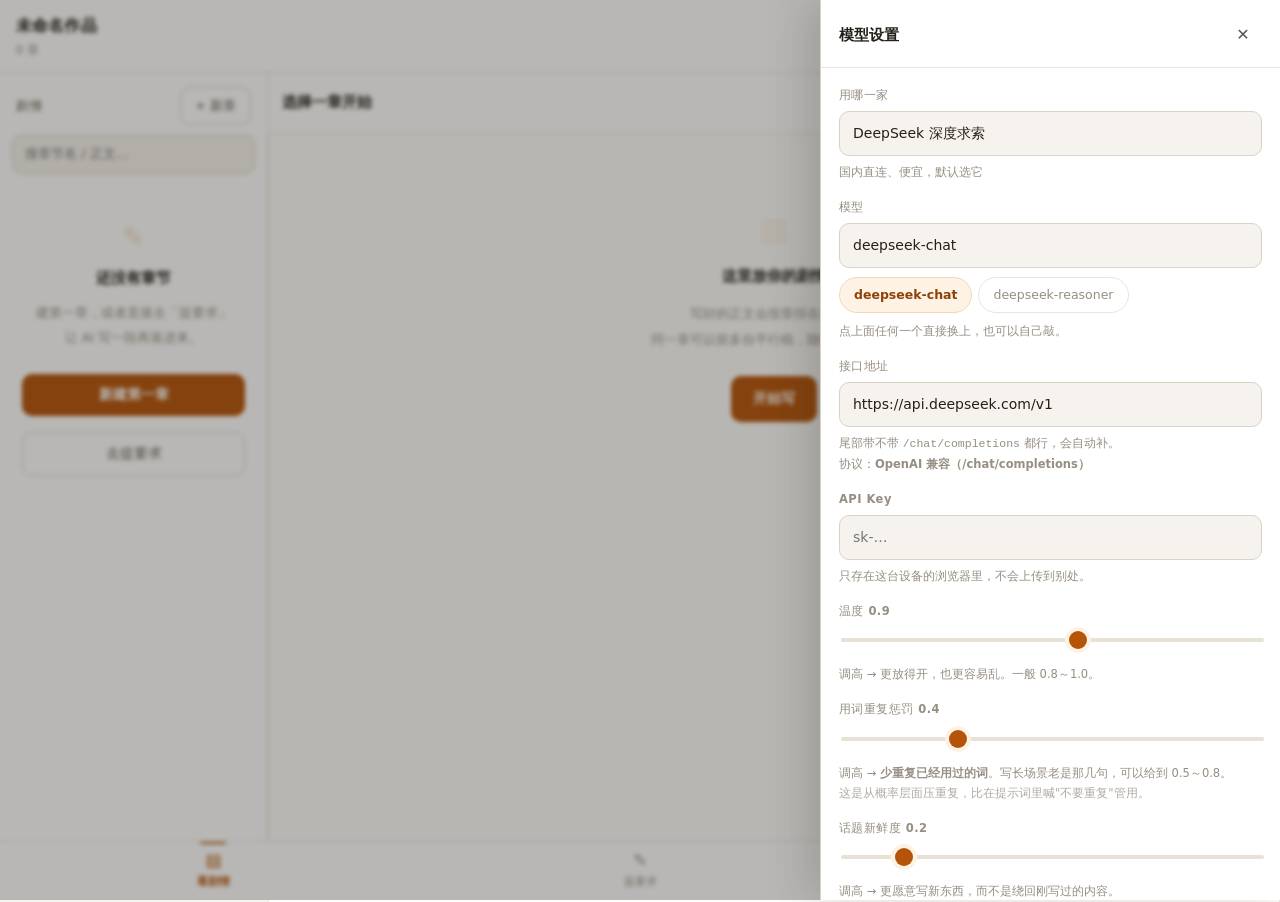
==== commit e56ebe4c: "feat: 临文录 v1.0 —— 三模块前端创作台 看剧情 / 提要求 / 世界线与设定。 纯前端零依赖单文件，数据存本地，可离线使用。" ====
--- a/index.html
+++ b/index.html
@@ -1,4 +1,4 @@
-<!-- 临文录 · 由 build.js 生成，请勿直接编辑；改 src/ 后重新构建 · build 2026-10-16 08:41 -->
+<!-- 临文录 · 由 build.js 生成，请勿直接编辑；改 src/ 后重新构建 · build 2026-10-16 08:45 -->
 <!DOCTYPE html>
 <html lang="zh-CN">
 <head>
@@ -917,7 +917,7 @@
   .selbar { max-width: calc(100% - 16px); }
 }
 </style>
-<meta name="build" content="2026-10-16 08:41">
+<meta name="build" content="2026-10-16 08:45">
 <meta http-equiv="Cache-Control" content="no-cache, no-store, must-revalidate">
 </head>
 <body>
@@ -4314,7 +4314,7 @@
       </label>
       <button class="btn" id="cfgSave" style="margin-top:20px">保存</button>
       <button class="btn btn--ghost" id="cfgTest" style="margin-top:8px">连通性测试</button>
-      <div class="field__hint" id="cfgOut" style="margin-top:10px">${ready ? '已配置' : '还没填 Key'}</div>
+      <div class="field__hint" id="cfgOut" style="margin-top:10px">${Store.config.ready() ? '已配置' : '还没填 Key'}</div>
     `, (r) => {
       const g = (id) => r.querySelector(id);
 
